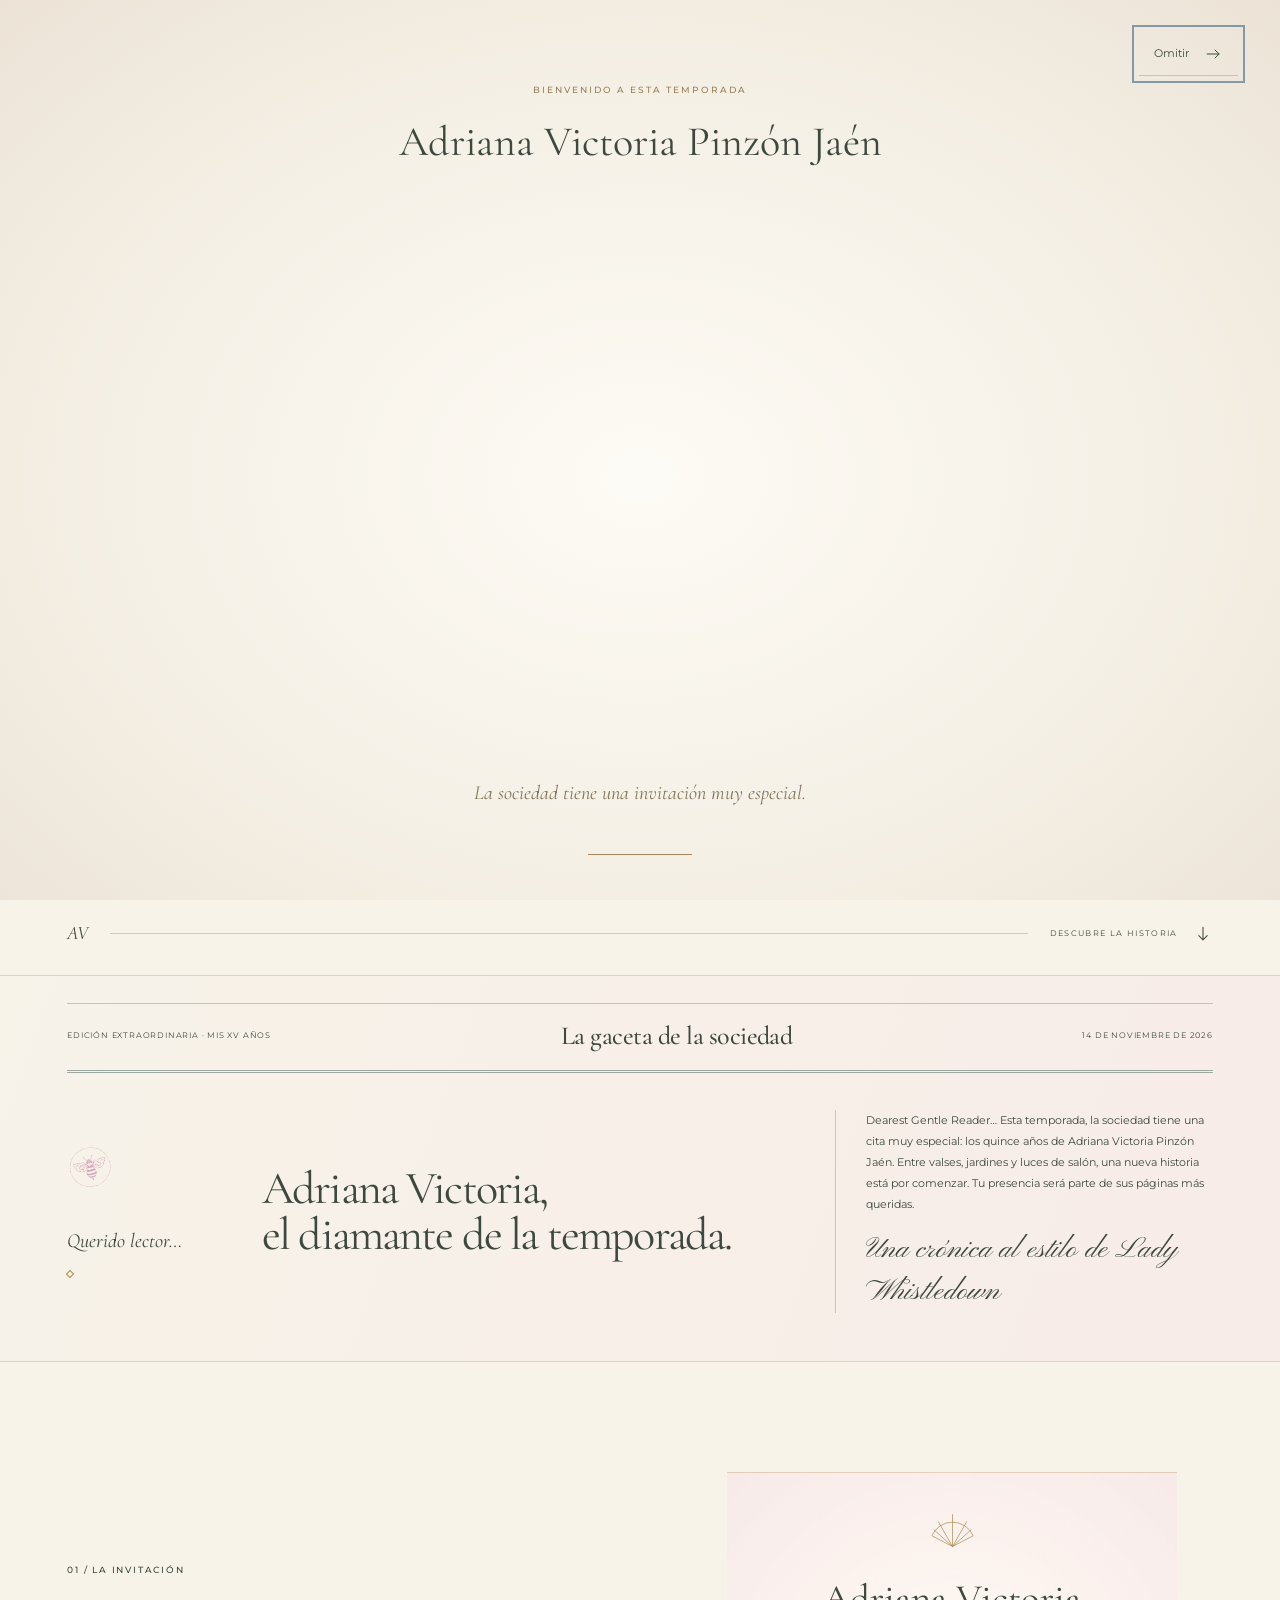
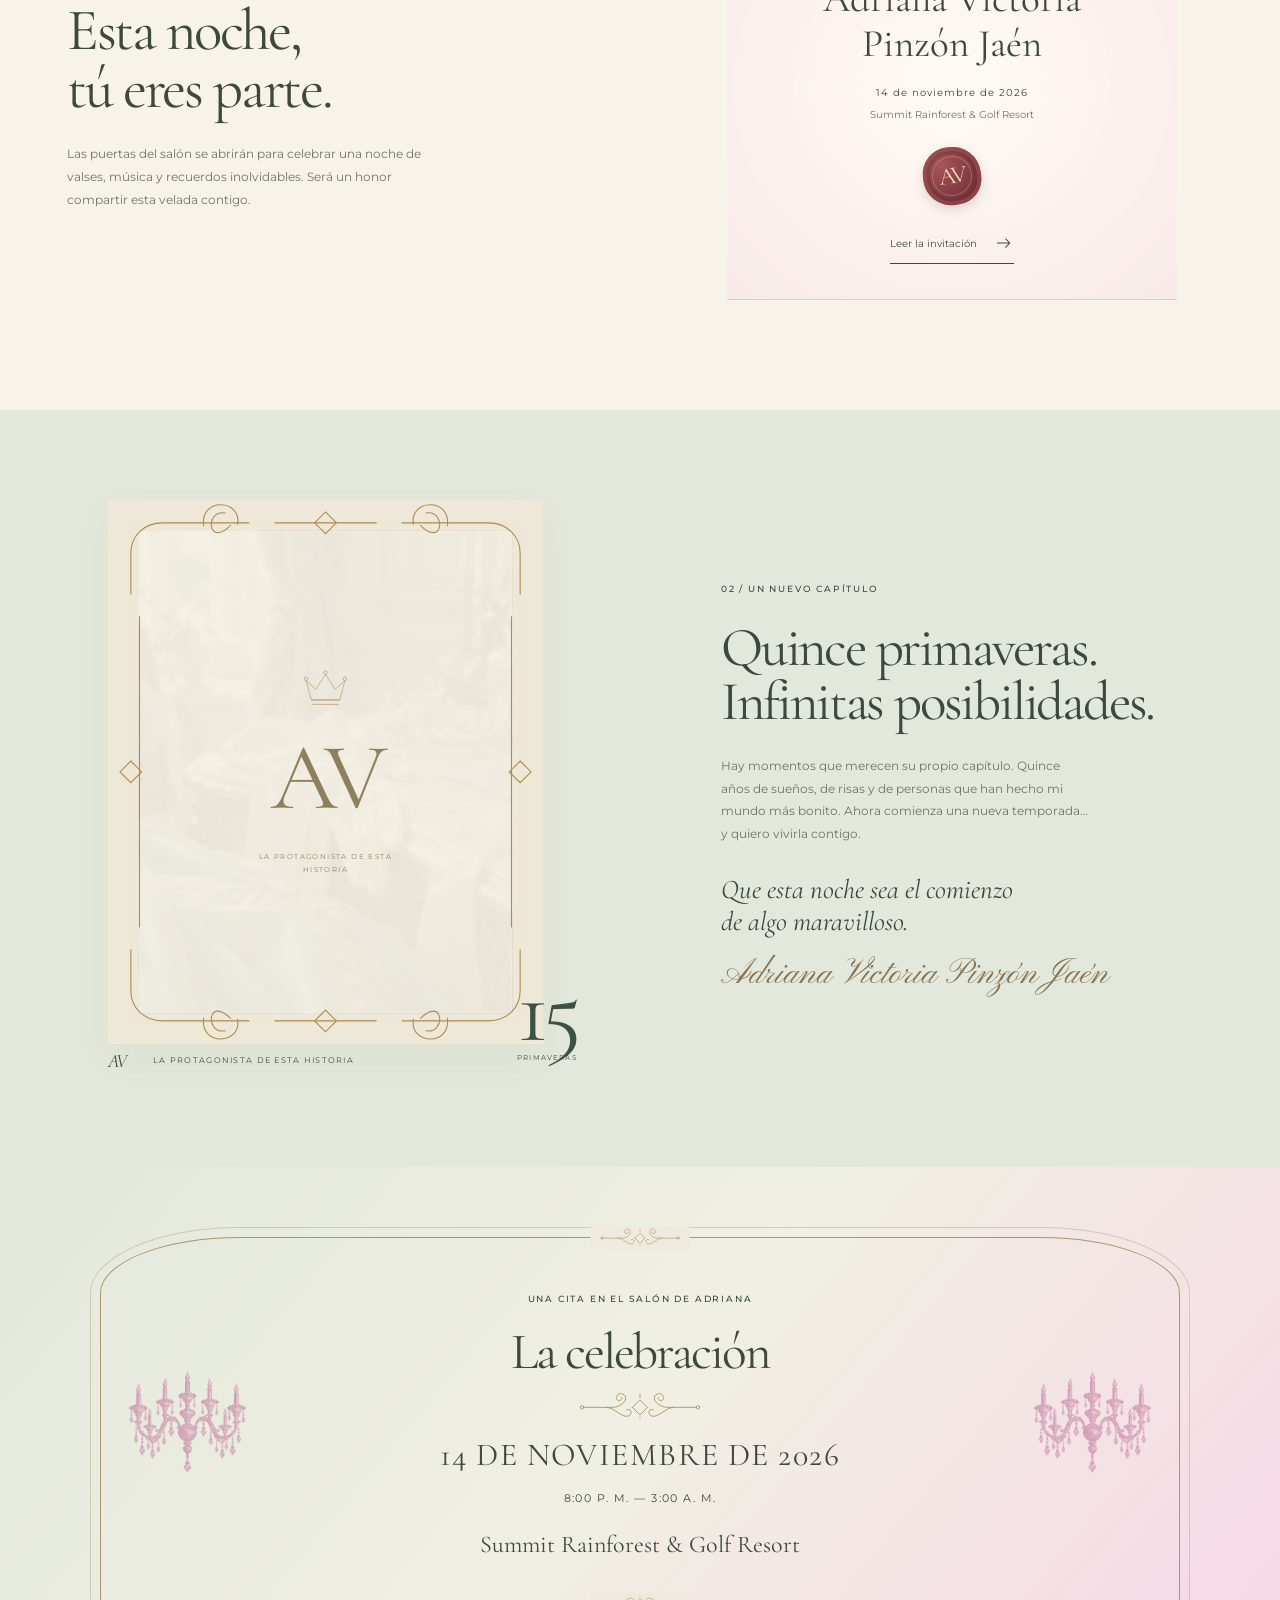
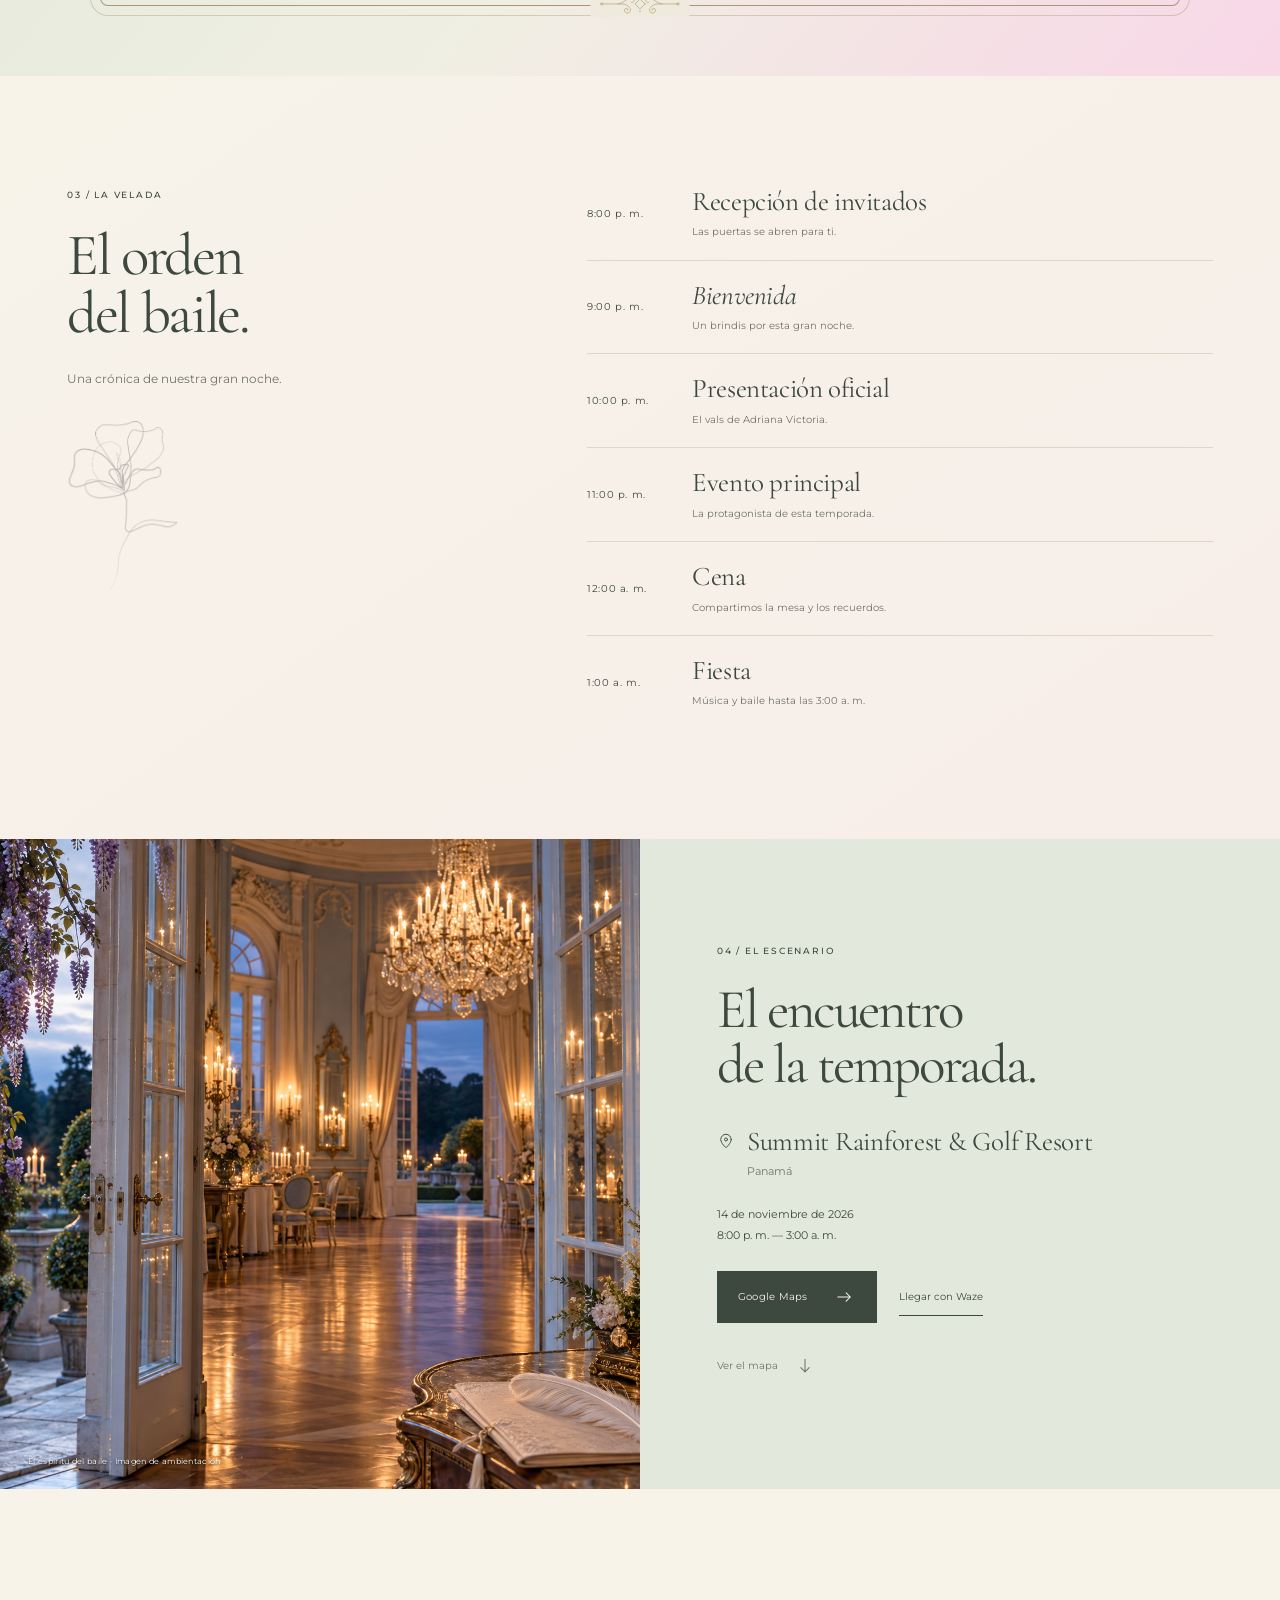
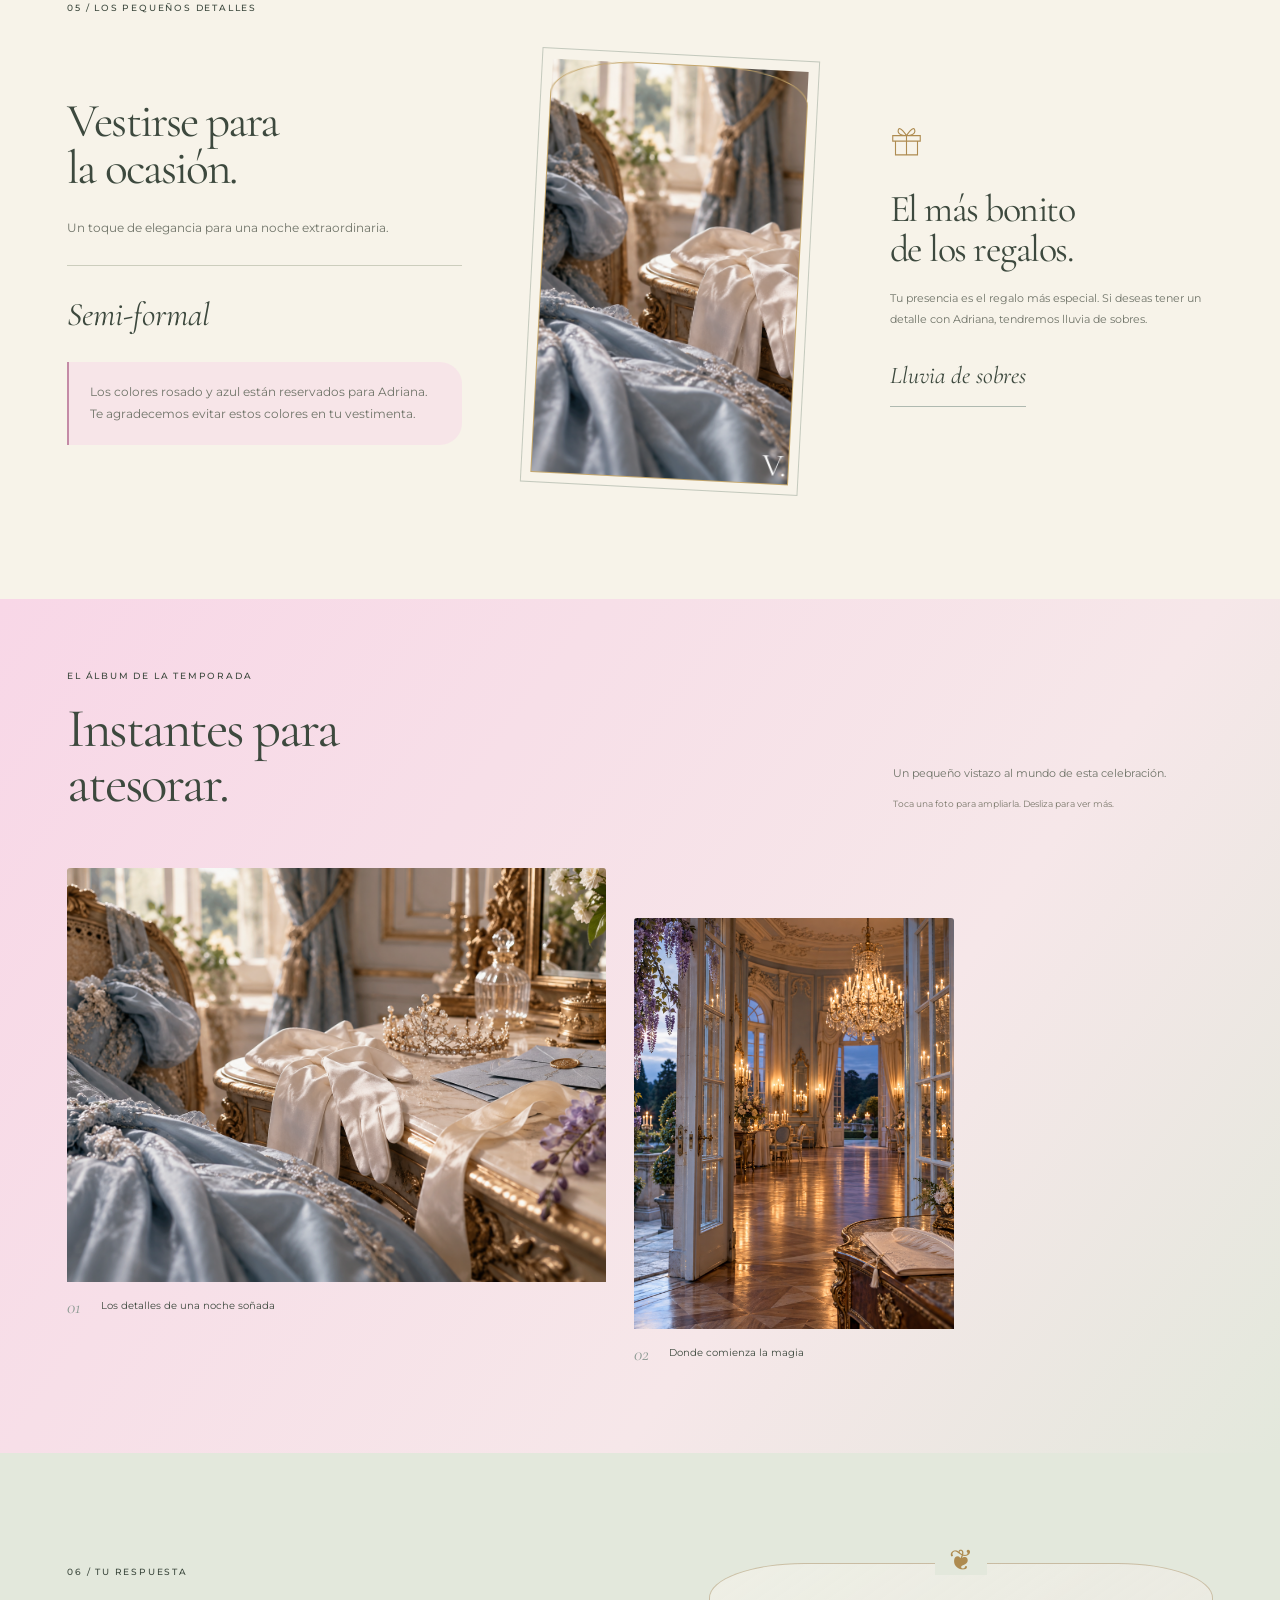
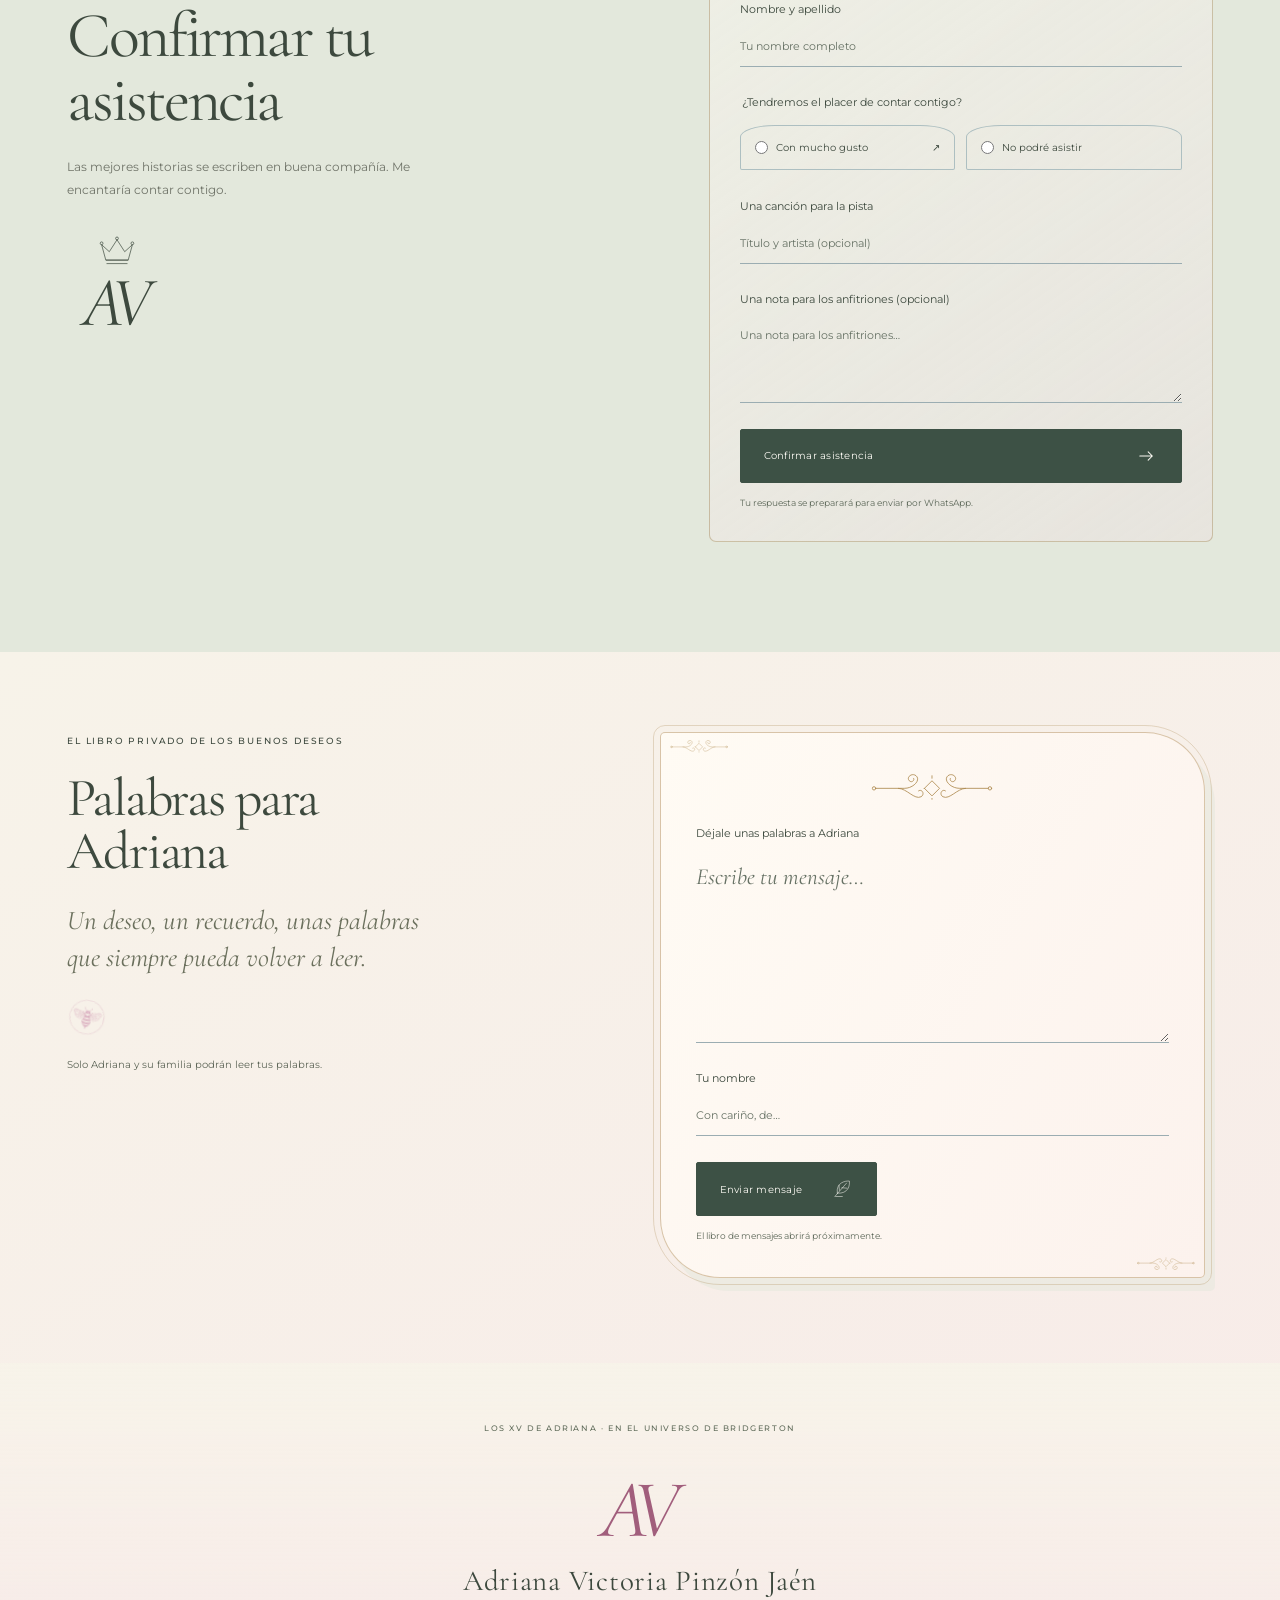
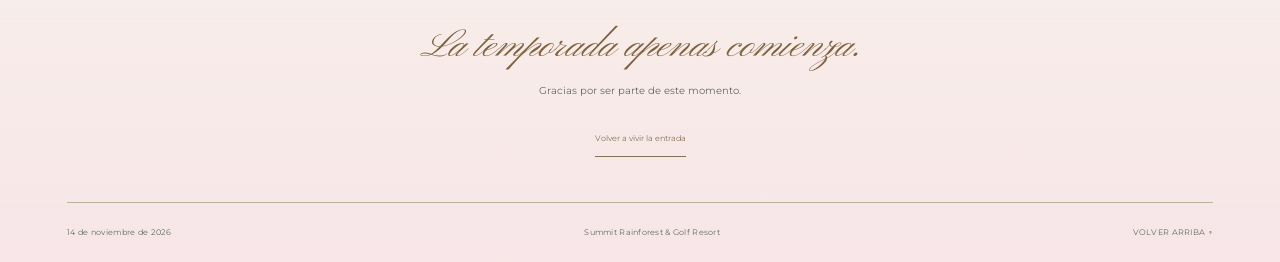
==== index.html @ 8e15dcf7 "todo" ====
<!doctype html>
<html lang="es">
<head>
  <meta charset="utf-8">
  <meta name="viewport" content="width=device-width, initial-scale=1, viewport-fit=cover">
  <meta name="theme-color" content="#f6f3eb">
  <meta name="description" content="La Gran Noche de Adriana Victoria Pinzón Jaén. Una celebración de quince años en el universo de Bridgerton.">
  <meta property="og:title" content="La Gran Noche · Adriana Victoria Pinzón Jaén">
  <meta property="og:description" content="Una nueva temporada. Una noche irrepetible. Estás cordialmente invitado.">
  <meta property="og:type" content="website">
  <title>La Gran Noche · Adriana Victoria Pinzón Jaén</title>
  <link rel="icon" href="assets/favicon.svg" type="image/svg+xml">
  <link rel="preload" href="assets/fonts/cormorant.woff2" as="font" type="font/woff2" crossorigin>
  <link rel="stylesheet" href="estilos.css">
  <link rel="stylesheet" href="experiencia.css">
  <link rel="stylesheet" href="adriana.css">
</head>
<body>
  <a class="skip-link" href="#invitacion">Ir a la invitación</a>
  <div class="reading-progress" aria-hidden="true"><i id="readingProgress"></i></div>
  <svg class="symbol-library" aria-hidden="true" xmlns="http://www.w3.org/2000/svg">
    <symbol id="i-arrow" viewBox="0 0 24 24"><path d="M4 12h15m-5-5 5 5-5 5"/></symbol>
    <symbol id="i-down" viewBox="0 0 24 24"><path d="M12 4v15m-5-5 5 5 5-5"/></symbol>
    <symbol id="i-diamond" viewBox="0 0 30 24"><path d="m3 8 6-6h12l6 6-12 14L3 8Zm0 0h24M9 2l6 20L21 2M9 2l-2 6m14-6 2 6"/></symbol>
    <symbol id="i-petals" viewBox="0 0 60 48"><path d="M28 32C5 37 5 8 27 7c9 9 9 18 1 25Zm4 3C30 17 53 12 54 29c-3 11-13 13-22 6Z"/><path d="M16 16c-1 6 4 13 11 16m18-8c-6 0-10 5-13 11"/></symbol>
    <symbol id="i-crown" viewBox="0 0 60 48"><path d="m8 15 11 10L30 8l11 17 11-10-6 22H14L8 15Zm6 22h32m-31 5h30"/><circle cx="8" cy="13" r="2"/><circle cx="30" cy="6" r="2"/><circle cx="52" cy="13" r="2"/></symbol>
    <symbol id="i-quill" viewBox="0 0 48 48"><path d="M8 42 36 10M14 34C10 8 34 4 43 5c1 10-2 31-29 29ZM19 27l-1-12m7 6 12 1M10 42h16"/></symbol>
    <symbol id="i-fan" viewBox="0 0 60 48"><path d="M7 31a25 25 0 0 1 46 0L30 43 7 31Zm23 12V7m0 36L14 15m16 28 16-28m-16 28L9 24m21 19 21-19"/></symbol>
    <symbol id="garden-rose" viewBox="0 0 60 60"><path d="M30 7c9-9 21 2 17 11 13 0 15 18 5 24 2 12-15 17-22 10-8 9-25 2-22-10-12-5-8-23 5-24C9 8 22 0 30 7Z"/><path d="M30 17c14-5 23 11 15 22-8 12-27 6-27-6 0-13 14-17 20-7 6 10-11 16-13 5 0-4 5-6 8-3M14 19c-3 7 0 13 4 16m29-16c0 7-2 12-7 17m-10 15c0-5-5-7-11-7"/></symbol>
    <symbol id="garden-peony" viewBox="0 0 60 60"><path d="M30 10C17-1 9 9 14 21-1 13-4 29 10 35-2 47 13 58 22 47c0 17 17 17 17 0 13 13 27-2 15-12 16-6 10-21-4-16 4-13-9-19-20-9Z"/><path d="M20 18c-9 16 2 24 10 27 12-6 19-20 10-28-9 0-16 4-15 14 0 8 12 8 13 0-1-6-7-6-10-1M11 35l11 5m25-6-9 9"/></symbol>
    <symbol id="garden-sprig" viewBox="0 0 180 680"><path class="garden-stem" d="M10 674C85 523-32 415 75 280c49-61 19-165 65-269M38 549l69-42M34 474l-9-71M47 391l73-38M85 287l-12-61M106 185l43-31M108 98l-32-49"/><g class="garden-leaves"><path d="M34 472C-10 455-6 405 22 403c13 17 18 45 12 69ZM47 393c24-51 61-66 75-42-6 29-43 39-75 42ZM86 288c-37-22-39-66-11-65 13 21 11 39 11 65ZM108 185c0-45 24-58 43-29-6 21-21 28-43 29ZM39 550c4-39 41-63 69-45-14 27-33 37-69 45ZM105 99C66 87 56 59 76 46c20 11 28 29 29 53Z"/></g><use class="garden-blossom rose" href="#garden-rose" x="81" y="480" width="58" height="58"/><use class="garden-blossom peony" href="#garden-peony" x="90" y="320" width="62" height="62"/><use class="garden-blossom rose small" href="#garden-rose" x="112" y="-2" width="45" height="45"/></symbol>
    <symbol id="palace-window" viewBox="0 0 60 118"><path d="M3 115V34a27 27 0 0 1 54 0v81H3Z"/><path d="M8 110V34a22 22 0 0 1 44 0v76H8Zm22-99v99M8 47h44M8 80h44M0 117h60"/></symbol>
    <symbol id="arrival-palace" viewBox="0 0 1200 720"><g fill="none" stroke="currentColor" stroke-width="1.7"><path d="M80 604h1040M180 575h840M200 548V311l145-70 144 70m222 0 144-70 145 70v237M194 315h302m207 0h302"/><path fill="#f0e9d9" d="M205 315h290v233H205Zm500 0h290v233H705ZM475 236h250v312H475Z"/><path d="m455 240 145-85 145 85H455Zm30-13 115-66 115 66H485ZM512 193v-21h176v21M570 173v-46c0-55 60-55 60 0v46m-77-48h94m-49-52V59m-5 0h10"/><path d="M474 258h252m-252 281h252M446 548h308l24 15H422l24-15Zm-24 15h356l23 16H399l23-16Zm-23 16h402l24 16H375l24-16ZM205 334h290m210 0h290M219 338v192m24-192v192m112-192v192m24-192v192m102-280v290m26-290v290m190-290v290m26-290v290m32-198v192m24-192v192m112-192v192m24-192v192"/><use href="#palace-window" x="268" y="360" width="60" height="118"/><use href="#palace-window" x="403" y="360" width="60" height="118"/><use href="#palace-window" x="738" y="360" width="60" height="118"/><use href="#palace-window" x="873" y="360" width="60" height="118"/><use href="#palace-window" x="536" y="275" width="46" height="90"/><use href="#palace-window" x="619" y="275" width="46" height="90"/><path d="M539 548V447a61 61 0 0 1 122 0v101M528 548V447a72 72 0 0 1 144 0v101M270 292h149m360 0h149M283 292v-18m30 18v-33m64 33v-34m29 34v-19m387 19v-19m29 19v-33m64 33v-33m29 33v-19"/><path d="M155 562c-39-5-65 20-75 42m77-32c16-26 43-31 64-24m802 14c36 0 72 12 97 42m-104-31c-10-24-31-27-51-27"/><path d="M165 603c-27 10-41 30-53 61m32-30c-38-8-60 0-70 20m963-51c35 10 56 37 61 61m-30-30c32-7 55 0 65 20"/></g></symbol>
    <symbol id="i-pin" viewBox="0 0 24 24"><path d="M19 10c0 5-7 11-7 11S5 15 5 10a7 7 0 1 1 14 0Z"/><circle cx="12" cy="10" r="2"/></symbol>
    <symbol id="i-music" viewBox="0 0 24 24"><path d="M9 18V6l11-3v12M9 8l11-3"/><ellipse cx="6" cy="18" rx="3" ry="2.5"/><ellipse cx="17" cy="15" rx="3" ry="2.5"/></symbol>
    <symbol id="i-pause" viewBox="0 0 24 24"><path d="M8 5v14M16 5v14"/></symbol>
    <symbol id="i-close" viewBox="0 0 24 24"><path d="m5 5 14 14M19 5 5 19"/></symbol>
    <symbol id="i-gift" viewBox="0 0 24 24"><path d="M4 11h16v10H4zM2 7h20v4H2zm10 0v14m0-14s-7 0-6-4 6 4 6 4 5-8 6-4-6 4-6 4Z"/></symbol>
    <symbol id="i-whatsapp" viewBox="0 0 24 24"><path d="M21 11.5a9 9 0 0 1-13.5 7.8L3 21l1.5-4.7A9 9 0 1 1 21 11.5Z"/><path d="M8 7c-2 4 5 10 8 8l-2-3-2 1-2-2 1-2-3-2Z"/></symbol>
    <symbol id="i-pen" viewBox="0 0 24 24"><path d="m15 3 6 6-11 11H4v-6L15 3Zm-3 3 6 6M3 22h19"/></symbol>
  




</svg>
  <nav class="navigation" aria-label="Navegación principal">
    <a class="brand" href="#inicio" aria-label="Inicio"><span class="brand-mark" data-monogram>AV</span><span class="brand-copy"><small data-text="marca"></small><b data-value="nombreCelebracion">Adriana Victoria Pinzón Jaén</b></span></a>
    <a class="nav-bridgerton" href="#inicio" aria-label="Volver al inicio"><img src="assets/decoracion/logo-bridgerton.png" alt="Bridgerton" width="1254" height="1254"></a>
    <div class="nav-links" id="navLinks"><a href="#invitacion" data-text="navInvitacion"></a><a href="#velada" data-text="navVelada"></a><a href="#detalles" data-text="navDetalles"></a></div>
    <a class="nav-rsvp" href="#confirmar"><span data-text="navRsvp"></span><svg class="icon"><use href="#i-arrow"/></svg></a>
    <button class="menu-toggle" id="menuToggle" aria-label="Abrir menú" aria-expanded="false" aria-controls="navLinks"><i></i><i></i></button>
  </nav>
  <main>
    <div class="garden-world" id="gardenWorld" aria-hidden="true"><div class="garden-column garden-column-left"></div><div class="garden-column garden-column-right"></div><svg class="garden-branch branch-left" viewBox="0 0 180 680"><use href="#garden-sprig"/></svg><svg class="garden-branch branch-right" viewBox="0 0 180 680"><use href="#garden-sprig"/></svg><div class="garden-petals"><i></i><i></i></div><svg class="garden-butterfly" viewBox="0 0 60 48"><path d="M30 29C5-4-1 43 27 35m3-6C55-4 61 43 33 35m-6 0c-19-10-17 18 2 4m4-4c19-10 17 18-2 4M30 27v14m-1-15-3-6m5 6 3-6"/></svg></div>
    <dialog class="arrival" id="arrivalDialog" aria-label="La entrada al palacio" aria-describedby="arrivalStatus"><button type="button" class="arrival-skip" id="skipArrival"><span data-text="entradaOmitir">Omitir</span><svg class="icon" aria-hidden="true"><use href="#i-arrow"/></svg></button><div class="arrival-heading"><p class="eyebrow" data-text="entradaEtiqueta"></p><p data-value="nombreCompleto">Adriana Victoria Pinzón Jaén</p></div><div class="arrival-stage"><div class="palace-illustration" aria-hidden="true"><svg viewBox="0 0 1200 720"><use href="#arrival-palace"/></svg><div class="palace-chamber"><div class="arrival-door door-left"></div><div class="arrival-door door-right"></div></div></div><div class="arrival-envelope" aria-hidden="true"><div class="arrival-paper"><svg class="arrival-paper-crown" viewBox="0 0 60 48"><use href="#i-crown"/></svg><p class="arrival-script" data-text="entradaCarta">Dearest Gentle Reader...</p><div class="arrival-ink"><svg viewBox="0 0 48 48"><use href="#i-quill"/></svg></div><span class="arrival-paper-rule"></span><p class="arrival-signature" data-text="entradaFirma">Lady Whistledown</p></div><div class="arrival-envelope-back"></div><div class="arrival-envelope-flap"></div><div class="arrival-envelope-front"></div><div class="arrival-wax"><span data-monogram>AV</span></div></div></div><p class="arrival-caption" id="arrivalStatus" role="status" data-text="entradaPalacio"></p><div class="arrival-progress" aria-hidden="true"><i></i></div></dialog>
    <section class="hero" id="inicio" aria-labelledby="heroTitle">
      <div class="hero-topline"><span data-text="temporada"></span><span class="theme-tag" data-text="tema"></span></div>
      <div class="hero-composition">
        <div class="hero-copy"><p class="eyebrow hero-eyebrow"><img class="bee-detail hero-bee" src="assets/decoracion/abeja.png" alt="" width="1316" height="1195"><span data-text="heroEtiqueta"></span></p><h1 id="heroTitle" class="ink-write" tabindex="-1"><span data-text="heroLinea1">La Gran</span><em data-text="heroLinea2">Noche</em></h1><div class="hero-ink-trace" aria-hidden="true"><svg viewBox="0 0 360 24"><path d="M2 13C50 11 66 8 110 14S187 16 220 11s78 0 136-4"/></svg><svg class="writing-quill" viewBox="0 0 48 48"><use href="#i-quill"/></svg></div><p class="hero-subtitle" data-text="heroSubtitulo"></p><p class="hero-name" data-value="nombreCelebracion">Adriana Victoria Pinzón Jaén</p><p class="hero-family">Pinzón Jaén</p><p class="hero-intro" data-text="heroFrase"></p><div class="hero-meta"><div><span class="meta-label" data-text="cuando"></span><p data-value="fechaTexto"></p><small data-value="horaTexto"></small></div><div><span class="meta-label" data-text="donde"></span><p data-value="lugar.nombre"></p><small data-value="lugar.salon"></small></div></div><a class="button button-ink" href="#invitacion"><span data-text="heroBoton"></span><svg class="icon"><use href="#i-arrow"/></svg></a><p class="personal-greeting" id="personalGreeting" hidden></p></div>
        <figure class="hero-figure" id="heroCarousel" role="region" aria-roledescription="carrusel" aria-label="Fotografías de portada"><div class="hero-carousel" id="heroSlides" aria-live="off"><div class="hero-slide is-active"><img id="heroImage" src="assets/salon-regency.png" alt="Salón Regency iluminado por velas" fetchpriority="high" width="1122" height="1402"></div></div><span class="photo-index" id="heroPhotoIndex" aria-hidden="true">I.</span><div class="hero-carousel-controls" id="heroCarouselControls" hidden><div class="hero-carousel-dots" id="heroDots" role="group" aria-label="Elegir fotografía de portada"></div><button class="hero-carousel-pause" id="heroCarouselPause" type="button" aria-label="Pausar carrusel" aria-controls="heroSlides"><svg class="icon" aria-hidden="true"><use href="#i-pause"/></svg></button></div><div class="debut-seal"><svg><use href="#i-diamond"/></svg><span data-text="heroSello"></span><i data-value="edad">15</i></div><figcaption><span data-text="heroFotoPie"></span><b>XV</b></figcaption></figure><div class="hero-side" aria-hidden="true" data-text="heroPie"></div>
      </div><div class="hero-bottom"><span data-value="iniciales">AV</span><span class="hero-bottom-line"></span><a href="#gaceta" aria-label="Descubrir la historia"><span data-text="descubrir"></span><svg class="icon"><use href="#i-down"/></svg></a></div>
    </section>
    <section class="gazette paper" id="gaceta" aria-labelledby="gazetteTitle"><div class="gazette-masthead"><span data-text="gacetaEdicion"></span><b data-text="gacetaMarca"></b><span data-value="fechaTexto"></span></div><div class="gazette-body reveal"><div class="gazette-side"><img class="bee-detail gazette-bee" src="assets/decoracion/abeja.png" alt="" loading="lazy" width="1316" height="1195"><p data-text="gacetaSaludo"></p><span class="tiny-diamond"></span></div><h2 id="gazetteTitle" data-text="gacetaTitulo"></h2><div class="gazette-column"><p data-value="gaceta"></p><span class="handwritten" data-text="gacetaFirma"></span></div></div></section>
    <section class="invitation section-pad" id="invitacion" aria-labelledby="invitationTitle"><div class="section-heading reveal"><p class="eyebrow" data-text="cartaEtiqueta"></p><h2 id="invitationTitle" data-text="cartaTitulo"></h2><p class="section-description" data-value="fraseIntro"></p></div><div class="invitation-keepsake reveal" id="envelope"><svg class="keepsake-fan" aria-hidden="true"><use href="#i-fan"/></svg><p class="keepsake-name" data-value="nombreCompleto"></p><p class="keepsake-date" data-value="fechaTexto"></p><p class="keepsake-place"><span data-value="lugar.nombre"></span></p><button class="keepsake-seal" id="openLetter" aria-label="Leer la invitación" aria-haspopup="dialog"><span data-monogram>AV</span></button><button class="text-link" id="openLetterText"><span data-text="cartaAbrir"></span><svg class="icon" aria-hidden="true"><use href="#i-arrow"/></svg></button></div></section>
    <section class="story section-pad" id="historia" aria-labelledby="storyTitle"><figure class="story-photo portrait-figure reveal"><div class="portrait-frame" id="portraitFrame"><img id="storyImage" src="assets/detalles-del-baile.png" alt="Detalles de ambientación de la celebración" loading="lazy" width="1536" height="1024"><div class="portrait-placeholder" id="portraitPlaceholder"><svg aria-hidden="true"><use href="#i-crown"/></svg><span data-monogram>AV</span><small data-text="retratoEtiqueta"></small></div><svg class="portrait-ornament" viewBox="0 0 400 500" preserveAspectRatio="none" aria-hidden="true"><path d="M21 87V49c0-16 12-28 29-28h80m-42 3c-4-27 36-25 31-1m-6 0c-22 22-24-15-5-11M270 21h80c17 0 29 12 29 28v38m-67-63c4-27-36-25-31-1m6 0c22 22 24-15 5-11M21 413v38c0 16 12 28 29 28h80m-42-3c-4 27 36 25 31 1m-6 0c-22-22-24 15-5 11M270 479h80c17 0 29-12 29-28v-38m-67 63c4 27-36 25-31 1m6 0c22-22 24 15 5 11M29 107v286m342-286v286M153 21h94m-94 458h94"/><path d="m190 21 10-10 10 10-10 10-10-10Zm0 458 10-10 10 10-10 10-10-10ZM21 240l10 10-10 10-10-10 10-10Zm358 0 10 10-10 10-10-10 10-10Z"/></svg></div><figcaption><span data-value="iniciales"></span><span data-text="retratoEtiqueta"></span></figcaption><div class="story-age" aria-hidden="true"><span data-value="edad">15</span><small data-text="primaveras"></small></div></figure><div class="story-copy reveal"><p class="eyebrow" data-text="historiaEtiqueta"></p><h2 id="storyTitle" data-text="historiaTitulo"></h2><p class="section-description" data-value="historia"></p><blockquote data-text="historiaCita"></blockquote><p class="story-signature" data-value="nombreCompleto"></p></div></section>
    <section class="celebration section-pad" id="celebracion" aria-labelledby="celebrationTitle"><div class="celebration-frame reveal"><img class="celebration-candle candle-left" src="assets/decoracion/candelabro.png" alt="" loading="lazy" width="1374" height="1145"><img class="celebration-candle candle-right" src="assets/decoracion/candelabro.png" alt="" loading="lazy" width="1374" height="1145"><p class="eyebrow">UNA CITA EN EL SALÓN DE ADRIANA</p><h2 id="celebrationTitle">La celebración</h2><span class="ornamental-divider" aria-hidden="true">❦</span><time class="celebration-date" datetime="2026-11-14">14 DE NOVIEMBRE DE 2026</time><p class="celebration-time">8:00 P. M. — 3:00 A. M.</p><p class="celebration-venue" data-value="lugar.nombre"></p></div></section>
    <section class="evening section-pad" id="velada" aria-labelledby="eveningTitle"><div class="section-heading reveal"><p class="eyebrow" data-text="veladaEtiqueta"></p><h2 id="eveningTitle" data-text="veladaTitulo"></h2><p class="section-description" data-text="veladaSubtitulo"></p><img class="evening-flower" src="assets/decoracion/flor.png" alt="" loading="lazy" width="509" height="800"></div><ol class="timeline reveal" id="timeline"></ol></section>
    <section class="venue" id="lugar" aria-labelledby="venueTitle"><figure class="venue-photo"><img id="venueImage" src="assets/salon-regency.png" alt="Escenario de inspiración Bridgerton" loading="lazy" width="1122" height="1402"><figcaption data-value="lugar.notaImagen"></figcaption></figure><div class="venue-copy reveal"><p class="eyebrow" data-text="lugarEtiqueta"></p><h2 id="venueTitle" data-text="lugarTitulo"></h2><div class="venue-address"><svg class="icon"><use href="#i-pin"/></svg><div><h3 data-value="lugar.nombre"></h3><p data-value="lugar.salon"></p><p data-value="lugar.direccion"></p></div></div><p class="venue-date"><span data-value="fechaTexto"></span><br><span data-value="horaTexto"></span></p><div class="venue-links"><a class="button button-ink" id="mapsLink" target="_blank" rel="noopener noreferrer"><span data-text="maps"></span><svg class="icon"><use href="#i-arrow"/></svg></a><a class="text-link" id="wazeLink" target="_blank" rel="noopener noreferrer" data-text="waze"></a></div><button class="map-toggle text-link" id="mapToggle" aria-expanded="false" aria-controls="mapContainer"><span data-text="mapa"></span><svg class="icon"><use href="#i-down"/></svg></button><div id="mapContainer" hidden></div></div></section>
    <section class="details section-pad" id="detalles" aria-labelledby="detailsTitle"><p class="eyebrow reveal" data-text="detallesEtiqueta"></p><div class="details-grid"><div class="dress-copy reveal"><h2 id="detailsTitle" data-text="vestimentaTitulo"></h2><p class="section-description" data-text="vestimentaIntro"></p><p class="dress-code" data-value="vestimenta.titulo"></p><dl class="dress-people" hidden><div><dt data-text="damas"></dt><dd data-value="vestimenta.damas"></dd></div><div><dt data-text="caballeros"></dt><dd data-value="vestimenta.caballeros"></dd></div></dl><p class="dress-note" id="dressNote" hidden></p></div><figure class="dress-photo reveal"><img id="dressImage" src="assets/detalles-del-baile.png" alt="Moda de una noche de baile" loading="lazy" width="1536" height="1024"><span aria-hidden="true">V.</span></figure><div class="gift-copy reveal"><svg class="gift-icon" aria-hidden="true"><use href="#i-gift"/></svg><h3 data-text="regalosTitulo"></h3><p data-value="regalos.mensaje"></p><p class="gift-envelopes" id="giftEnvelopes" data-text="regalosSobres"></p><div id="bankDetails" hidden></div><div id="giftStores"></div></div></div></section>
    <section class="gallery-section" id="galeria" aria-labelledby="galleryTitle"><div class="gallery-header section-pad"><div class="reveal"><p class="eyebrow" data-text="galeriaEtiqueta"></p><h2 id="galleryTitle" data-text="galeriaTitulo"></h2></div><div class="gallery-intro"><p data-text="galeriaSubtitulo"></p><p class="gallery-help" data-text="galeriaAyuda"></p><div class="gallery-controls" id="galleryControls"><button id="galleryPrev" aria-label="Foto anterior" title="Ver la fotografía anterior"><i aria-hidden="true">←</i><span data-text="galeriaAnterior">Foto anterior</span></button><span id="galleryCounter">01 / 02</span><button id="galleryNext" aria-label="Siguiente foto" title="Ver la siguiente fotografía"><span data-text="galeriaSiguiente">Siguiente foto</span><i aria-hidden="true">→</i></button></div></div></div><div class="gallery-track" id="galleryTrack"></div></section>
    <section class="rsvp section-pad" id="confirmar" aria-labelledby="rsvpTitle"><div class="rsvp-intro reveal"><p class="eyebrow" data-text="rsvpEtiqueta"></p><h2 id="rsvpTitle" data-value="rsvp.titulo"></h2><p class="section-description" data-value="rsvp.subtitulo"></p><div class="rsvp-monogram"><svg aria-hidden="true"><use href="#i-crown"/></svg><span data-monogram>AV</span></div><p class="rsvp-deadline" id="deadline"></p><div class="reserved-seats" id="reservedSeats" hidden><b id="seatNumber"></b><span data-text="puestos"></span></div></div><div class="rsvp-form-wrap reveal"><form id="rsvpForm" novalidate><div class="field"><label for="guestName" data-value="rsvp.etiquetaNombre"></label><input id="guestName" name="nombre" autocomplete="name" maxlength="120" required aria-describedby="nameError"><p class="field-error" id="nameError" hidden></p></div><div id="companions"></div><fieldset class="attendance"><legend data-value="rsvp.etiquetaAsistencia"></legend><div class="attendance-options"><label><input type="radio" name="asiste" value="si" required><span data-value="rsvp.opcionSi"></span><i>↗</i></label><label><input type="radio" name="asiste" value="no"><span data-value="rsvp.opcionNo"></span></label></div><p class="field-error" id="attendanceError" hidden></p></fieldset><div class="field"><label for="guestSong" data-value="rsvp.etiquetaCancion"></label><input id="guestSong" name="cancion" maxlength="200"></div><div class="field"><label for="guestMessage" data-value="rsvp.etiquetaMensaje"></label><textarea id="guestMessage" name="mensaje" rows="3" maxlength="2000"></textarea></div><button class="button button-ink submit-button" type="submit" id="submitRsvp"><span data-value="rsvp.boton"></span><svg class="icon"><use href="#i-arrow"/></svg></button><p class="form-note" id="formNote">Tu respuesta se preparará para enviar por WhatsApp.</p><p class="field-error" id="submitError" role="alert" hidden></p></form><div class="response-card" id="responseCard" hidden><div class="acceptance-seal" id="acceptedSeal" hidden><span data-text="selloAceptado">Accepted</span><small data-value="iniciales">AV</small></div><p class="eyebrow" id="responseEyebrow"></p><h3 id="responseTitle"></h3><p id="responseGuest"></p><div id="passQr" class="pass-qr" hidden></div><p class="pass-code" id="passCode" hidden></p><p id="responseStatus"></p><a class="button button-ink" id="whatsappLink" target="_blank" rel="noopener noreferrer"><svg class="icon"><use href="#i-whatsapp"/></svg><span data-text="whatsappBoton"></span></a><p class="form-note" id="whatsappNote" data-text="whatsappNota"></p><button class="text-link" type="button" id="editResponse" data-text="corregir"></button></div></div></section>
    <section class="message-book section-pad" id="palabras" aria-labelledby="messagesTitle"><div class="message-book-heading reveal"><p class="eyebrow" data-text="muroEtiqueta"></p><h2 id="messagesTitle" data-text="muroTitulo"></h2><p class="message-invitation" data-text="muroVacio"></p><img class="bee-detail message-bee" src="assets/decoracion/abeja.png" alt="" loading="lazy" width="1316" height="1195"><p class="message-privacy">Solo Adriana y su familia podrán leer tus palabras.</p></div><div class="private-letter reveal"><div class="letter-ornament" aria-hidden="true">❦</div><form id="privateMessageForm" novalidate><div class="field"><label for="messageText">Déjale unas palabras a Adriana</label><textarea id="messageText" name="mensaje" rows="5" maxlength="2000" placeholder="Escribe tu mensaje…" required aria-describedby="messageTextError"></textarea><p class="field-error" id="messageTextError" hidden>Escribe un mensaje de al menos 2 caracteres.</p></div><div class="field"><label for="messageName">Tu nombre</label><input id="messageName" name="nombre" autocomplete="name" maxlength="120" placeholder="Con cariño, de…" required aria-describedby="messageNameError"><p class="field-error" id="messageNameError" hidden>Escribe tu nombre (al menos 2 caracteres).</p></div><button class="button button-ink" type="submit" id="sendMessage"><span>Enviar mensaje</span><svg class="icon" aria-hidden="true"><use href="#i-quill"/></svg></button><p class="form-note" id="messageAvailability"></p><p class="field-error" id="messageSendError" role="alert" hidden></p></form><div class="message-success" id="messageSuccess" role="status" hidden><div class="message-wax" aria-hidden="true">AV</div><h3>Tus palabras han sido guardadas para Adriana.</h3><p>Gracias por escribir una página de su historia.</p></div></div></section>
  </main>
  <footer class="footer" id="final"><div class="footer-petals" aria-hidden="true"><i></i><i></i><i></i></div><p class="eyebrow" data-text="footerTema"></p><div class="footer-monogram" data-monogram>AV</div><p class="footer-name" data-value="nombreCompleto"></p><p class="footer-farewell" data-text="despedida"></p><p class="footer-thanks" data-text="gracias"></p><button class="replay-entry text-link" type="button" id="replayArrival" data-text="entradaRepetir"></button><div class="footer-bottom"><span data-value="fechaTexto"></span><span data-value="lugar.nombre"></span><a href="#inicio" aria-label="Volver al inicio" data-text="volverArriba"></a></div></footer>
  <button class="music-toggle" id="musicToggle" aria-label="Escuchar la velada" aria-pressed="false"><svg class="icon"><use href="#i-music"/></svg><span data-text="musica"></span><i></i></button><audio id="eventAudio" loop preload="none"></audio><div id="youtubeAudio" class="youtube-player" hidden></div>
  <div class="toast" id="toast" role="status" aria-live="polite"></div>
  <dialog class="letter-dialog" id="letterDialog" aria-labelledby="letterTitle"><button class="dialog-close" id="closeLetter" aria-label="Cerrar la carta"><svg class="icon"><use href="#i-close"/></svg></button><div class="letter-paper"><svg class="letter-petals petal-emblem" aria-hidden="true"><use href="#i-petals"/></svg><p class="eyebrow" data-text="cartaSello"></p><h2 id="letterTitle" data-value="nombreCompleto"></h2><div class="letter-text" id="letterText"></div><p class="letter-date"><span data-value="fechaTexto"></span><br><span data-value="horaTexto"></span></p><p class="letter-signoff" data-text="cartaFirma"></p><p class="letter-signature" data-value="nombre"></p><button class="text-link" id="letterRsvp"><span data-text="navRsvp"></span><svg class="icon"><use href="#i-arrow"/></svg></button></div></dialog>
  <dialog class="lightbox" id="lightbox" aria-label="Fotografía ampliada"><button class="dialog-close" id="closeLightbox" aria-label="Cerrar fotografía"><svg class="icon"><use href="#i-close"/></svg></button><button class="lightbox-prev" id="lightboxPrev" aria-label="Foto anterior">←</button><figure><img id="lightboxImage" alt=""><figcaption id="lightboxCaption"></figcaption></figure><button class="lightbox-next" id="lightboxNext" aria-label="Foto siguiente">→</button></dialog>
  <script src="configuracion.js"></script><script src="datos.js"></script><script src="servicios.js"></script><script src="qrcode.js"></script><script src="app.js"></script><script src="experiencia.js"></script>
</body>
</html>
---- estilos.css ----
@font-face{font-family:Cormorant;src:url('assets/fonts/cormorant.woff2') format('woff2');font-weight:300 700;font-style:normal;font-display:swap}
@font-face{font-family:Cormorant;src:url('assets/fonts/cormorant-italic.woff2') format('woff2');font-weight:300 700;font-style:italic;font-display:swap}
@font-face{font-family:Montserrat;src:url('assets/fonts/montserrat.woff2') format('woff2');font-weight:300 800;font-style:normal;font-display:swap}
:root{--paper:#f6f3eb;--ink:#243e48;--muted:#647071;--blue:#d9e4e5;--night:#223d48;--rose:#ede2dd;--sage:#e4e7df;--line:#c9ccc2;--gold:#b09564;--serif:Cormorant,Georgia,serif;--sans:Montserrat,Arial,sans-serif;--gutter:clamp(24px,5.25vw,92px)}
*,*::before,*::after{box-sizing:border-box}
html{scroll-behavior:smooth;scroll-padding-top:96px}
body{margin:0;background:var(--paper);color:var(--ink);font-family:var(--sans);font-size:13px;line-height:1.7;overflow-x:clip}
body::before{content:'';position:fixed;inset:0;pointer-events:none;z-index:60;opacity:.045;background-image:url("data:image/svg+xml,%3Csvg viewBox='0 0 180 180' xmlns='http://www.w3.org/2000/svg'%3E%3Cfilter id='n'%3E%3CfeTurbulence type='fractalNoise' baseFrequency='.85' numOctaves='3' stitchTiles='stitch'/%3E%3C/filter%3E%3Cpath fill='%23000' opacity='.7' filter='url(%23n)' d='M0 0h180v180H0z'/%3E%3C/svg%3E")}
::selection{background:#cadcde;color:var(--ink)}
a{color:inherit;text-decoration:none}
button,input,textarea,select{font:inherit;color:inherit}
button,a,input,textarea{ -webkit-tap-highlight-color:transparent}
button{cursor:pointer}
button{border:0;background:none}
button:disabled{cursor:default;opacity:.4}
input,textarea{min-width:0}
img{display:block;width:100%;height:auto}
figure,p,h1,h2,h3,h4,blockquote{margin:0}
h1,h2,h3{font-family:var(--serif);font-weight:400;line-height:.99;letter-spacing:-.04em;text-wrap:balance;overflow-wrap:break-word}
h2{font-size:clamp(42px,4.6vw,72px);white-space:pre-line}
h3{font-size:38px;white-space:pre-line}
[data-text],[data-value]{white-space:pre-line}
.button span,.eyebrow [data-text],.brand-copy [data-text],.hero-topline [data-text]{white-space:normal}
[hidden]{display:none!important}
:focus-visible{outline:2px solid #809aaa;outline-offset:5px}
.icon{width:20px;height:20px;flex-shrink:0;stroke:currentColor;fill:none;stroke-width:1.25;stroke-linecap:round;stroke-linejoin:round}
.symbol-library{position:absolute;width:0;height:0;overflow:hidden}
.bee{width:65px;height:52px;fill:none;stroke:currentColor;stroke-width:.85}
.skip-link{position:fixed;left:16px;top:12px;padding:10px 18px;background:var(--night);color:white;z-index:100;transform:translateY(-150%)}
.skip-link:focus{transform:none}
.reading-progress{position:fixed;top:0;left:0;right:0;z-index:80;height:2px}
.reading-progress i{display:block;height:100%;width:0;background:var(--gold)}
.navigation{height:88px;padding:0 var(--gutter);display:flex;align-items:center;gap:30px;border-bottom:1px solid var(--line);position:relative;z-index:30;background:var(--paper)}
.brand{display:flex;align-items:center;gap:14px;margin-right:auto;flex-shrink:0}
.brand-mark{font-family:var(--serif);font-size:29px;letter-spacing:-.15em;border:1px solid #96a7a7;border-radius:50%;width:46px;height:46px;display:grid;place-content:center;padding-right:5px}
.brand-copy{display:flex;flex-direction:column;line-height:1.4}
.brand-copy small{font-size:9px;letter-spacing:.15em;text-transform:uppercase}
.brand-copy b{font-family:var(--serif);font-size:23px;font-weight:500;letter-spacing:-.02em}
.nav-links{display:flex;gap:32px;font-size:11px}
.nav-links a{position:relative;padding:10px 0}
.nav-links a::after{content:'';position:absolute;bottom:4px;left:0;width:100%;height:1px;background:var(--ink);transform:scaleX(0);transform-origin:left;transition:transform .3s}
.nav-links a:hover::after{transform:scaleX(1)}
.nav-rsvp{margin-left:12px;display:flex;gap:23px;align-items:center;border:1px solid #9aabaa;padding:10px 17px;font-size:10px;transition:background .25s}
.nav-rsvp:hover{background:var(--blue)}
.menu-toggle{display:none;width:40px;height:40px;align-items:center;justify-content:center;gap:6px;flex-direction:column}
.menu-toggle i{width:22px;height:1px;background:var(--ink);transition:transform .25s}
.hero{padding:26px var(--gutter) 0;max-width:1800px;margin:0 auto}
.hero-topline{display:flex;justify-content:space-between;align-items:center;gap:16px;font-size:9px;text-transform:uppercase;letter-spacing:.15em}
.theme-tag{font-size:9px;display:flex;align-items:center;gap:10px}
.theme-tag::before{content:'';height:5px;width:5px;transform:rotate(45deg);background:var(--gold)}
.hero-composition{position:relative;display:grid;grid-template-columns:1.22fr 1fr;gap:6.7%;align-items:center;padding:36px 20px 36px 0}
.hero-copy{position:relative;z-index:2;padding:24px 0 30px}
.eyebrow{font-size:9px;font-weight:500;letter-spacing:.2em;text-transform:uppercase;line-height:1.9}
.hero-eyebrow{display:flex;align-items:center;gap:12px;margin-bottom:26px}
.tiny-diamond{display:inline-block;height:6px;width:6px;transform:rotate(45deg);border:1px solid var(--gold);flex-shrink:0}
.hero h1{font-size:clamp(68px,7.15vw,113px);letter-spacing:-.052em;line-height:.91;position:relative;margin:0 -100px 24px 0;max-width:calc(100% + 100px)}
.hero h1 span,.hero h1 em{display:block}
.hero h1 em{font-weight:400;letter-spacing:-.052em}
.hero-name{font-family:var(--serif);font-size:clamp(26px,2.9vw,40px);letter-spacing:.015em;margin-bottom:7px}
.hero-intro{font-size:11px;color:var(--muted);margin-bottom:28px}
.hero-meta{display:flex;gap:34px;margin-bottom:27px;padding-top:20px;border-top:1px solid var(--line);max-width:440px}
.meta-label{font-size:8px;letter-spacing:.2em;display:block;margin-bottom:7px}
.hero-meta p{font-size:11px;line-height:1.6}
.hero-meta small{font-size:10px;color:var(--muted)}
.button{display:inline-flex;align-items:center;justify-content:space-between;gap:28px;padding:16px 23px;min-height:52px;font-size:10px;letter-spacing:.025em;transition:background .3s,transform .3s;border:1px solid transparent}
.button .icon{width:23px}
.button-ink{background:var(--ink);color:var(--paper)}
.button-ink:hover{background:#365562;transform:translateY(-2px)}
.hero-figure{position:relative;max-width:535px;margin-left:auto;width:100%;padding-bottom:29px}
.hero-figure::before{content:'';position:absolute;inset:11px -12px 38px 12px;border:1px solid #b9c4bd;z-index:-1}
.hero-carousel{position:relative;width:100%;aspect-ratio:4/4.6;max-height:560px;overflow:hidden;background:#d5dfdb;animation:photoEnter 1.1s ease both}
.hero-slide{position:absolute;inset:0;opacity:0;transition:opacity .9s ease;pointer-events:none}
.hero-slide.is-active{opacity:1;z-index:1}
.hero-slide>img{width:100%;height:100%;object-fit:cover;display:block}
.hero-carousel .hero-slide.image-missing{position:absolute;min-height:0}
.hero-carousel-controls{position:absolute;right:14px;bottom:45px;z-index:3;display:flex;align-items:center;padding:3px 5px;border:1px solid #ffffff45;border-radius:30px;background:#18343bb5;backdrop-filter:blur(8px);color:#fff9e9}
.hero-carousel-dots{display:flex;align-items:center;gap:1px}
.hero-dot{display:grid;place-items:center;width:28px;height:32px;padding:0;border:0;background:transparent;color:inherit}
.hero-dot::after{content:'';width:5px;height:5px;border-radius:50%;background:currentColor;opacity:.45;transition:opacity .3s,transform .3s}
.hero-dot[aria-pressed=true]::after{opacity:1;transform:scale(1.5)}
.hero-dot:hover::after{opacity:1}
.hero-carousel-pause{width:32px;height:32px;display:grid;place-items:center;border:0;border-left:1px solid #ffffff45;background:transparent;color:inherit;padding:7px;margin-left:4px}
.hero-carousel-pause .icon{width:16px;height:16px;stroke-width:1.6}
.hero-carousel-controls button:focus-visible{outline:2px solid #fff9e9;outline-offset:-2px;border-radius:15px}
@media(min-width:1600px){.hero-carousel{max-height:620px}}
@media(max-width:1150px){.hero-carousel{aspect-ratio:.8}}
@media(max-width:850px){.hero-carousel{aspect-ratio:.67}}
@media(max-width:640px), (max-height:500px) and (pointer:coarse){.hero-carousel{aspect-ratio:1.12;max-height:340px}.hero-carousel-controls{right:10px;bottom:42px}}
.photo-index{position:absolute;top:12px;left:18px;font-family:var(--serif);font-size:26px;color:#fff9e9;line-height:1;text-shadow:0 1px 5px #102f3860;pointer-events:none}
.hero-figure figcaption{display:flex;justify-content:space-between;align-items:center;position:absolute;bottom:0;width:100%;font-size:9px;color:var(--muted)}
.hero-figure figcaption b{font-family:var(--serif);font-size:18px;font-weight:400;color:var(--ink)}
.debut-seal{position:absolute;left:-51px;bottom:54px;width:110px;height:110px;background:#dce5e2;border-radius:50%;display:flex;flex-direction:column;justify-content:center;align-items:center;gap:4px;color:var(--ink);transform:rotate(-12deg);box-shadow:0 3px 25px #102f381a}
.debut-seal::before{content:'';position:absolute;inset:7px;border:1px dashed #8a9c97;border-radius:50%}
.debut-seal svg{fill:none;stroke:currentColor;stroke-width:1;width:25px;height:22px}
.debut-seal span{text-align:center;font-size:8px;line-height:1.4;letter-spacing:.15em}
.debut-seal i{font-family:var(--serif);font-size:25px;line-height:1;font-style:italic}
.hero-side{writing-mode:vertical-rl;position:absolute;right:-23px;top:43%;font-size:8px;letter-spacing:.3em}
.hero-bottom{display:flex;align-items:center;gap:22px;padding:6px 0 25px}
.hero-bottom>span:first-child{font-family:var(--serif);font-style:italic;font-size:19px}
.hero-bottom-line{flex:1;height:1px;background:var(--line)}
.hero-bottom a{display:flex;gap:15px;align-items:center;font-size:8px;letter-spacing:.17em}
.personal-greeting{font-family:var(--serif);font-size:23px;margin-top:12px;font-style:italic}
.section-pad{padding:110px var(--gutter)}
.section-heading{max-width:460px}
.section-heading .eyebrow,.story-copy>.eyebrow,.venue-copy>.eyebrow,.rsvp-intro>.eyebrow{margin-bottom:24px}
.section-description{font-size:12px;line-height:1.9;color:var(--muted);max-width:370px;margin-top:25px}
.text-link{font-size:10px;display:inline-flex;gap:17px;align-items:center;padding:10px 0;border-bottom:1px solid currentColor;line-height:1.7;transition:gap .25s}
.text-link:hover{gap:26px}
.gazette{background:#eee9df;padding:27px var(--gutter) 48px;border-top:1px solid #d7d3c6;border-bottom:1px solid #d7d3c6}
.gazette-masthead{display:flex;align-items:center;justify-content:space-between;gap:25px;border-top:1px solid #c7c4b7;border-bottom:3px double #9da79f;padding:10px 0 12px;font-size:8px;text-transform:uppercase;letter-spacing:.1em}
.gazette-masthead b{font-family:var(--serif);font-size:26px;font-weight:500;text-transform:none;letter-spacing:-.02em}
.gazette-body{display:grid;grid-template-columns:14% 47% 1fr;gap:3%;align-items:center;padding-top:37px}
.gazette-side{display:flex;align-items:flex-start;flex-direction:column;gap:13px}
.gazette-side p{font-family:var(--serif);font-size:20px;font-style:italic}
.gazette-side .bee{width:48px;height:38px}
.gazette-body h2{font-size:clamp(36px,3.6vw,55px)}
.gazette-column{border-left:1px solid #c4c8bd;padding-left:30px;font-size:11px;line-height:1.9}
.handwritten{display:block;margin-top:15px;font-family:var(--serif);font-size:19px;font-style:italic}
.invitation{display:grid;grid-template-columns:1fr 1fr;gap:9%;align-items:center;min-height:630px}
.envelope-scene{display:flex;flex-direction:column;align-items:center;padding:25px 0}
.envelope-note{font-family:var(--serif);font-size:21px;font-style:italic;transform:rotate(-6deg);margin-bottom:24px}
.envelope{width:min(100%,430px);aspect-ratio:1.58;background:#d1dee0;position:relative;transform:rotate(-5deg);box-shadow:0 22px 40px #203c4814;border:1px solid #b4c7cc;isolation:isolate}
.envelope-flap{position:absolute;inset:0 0 42%;clip-path:polygon(0 0,100% 0,50% 100%);background:#bed0d4;transform-origin:top;z-index:2;transition:transform .7s ease}
.envelope::before{content:'';position:absolute;inset:5px;border:1px solid #e6edeb}
.envelope-fold{position:absolute;inset:0;pointer-events:none;clip-path:polygon(0 0,50% 58%,100% 0,100% 100%,0 100%);background:linear-gradient(34deg,#dbe5e5 49.8%,#c0d1d5 50%,#d2dfe0 50.4%);z-index:1}
.envelope-address{position:absolute;z-index:3;left:0;right:0;bottom:26px;text-align:center;font-family:var(--serif);font-style:italic;font-size:26px}
.wax-seal{position:absolute;left:calc(50% - 36px);top:calc(52% - 36px);width:72px;height:72px;z-index:4;background:#7d94a1;color:#eff2e9;border-radius:48% 45% 48% 44%;box-shadow:inset 0 0 0 4px #95a9b1,inset 0 0 0 6px #728995,0 4px 8px #1f394428;display:grid;place-content:center;transform:rotate(5deg);transition:transform .3s}
.wax-seal::after{content:'';position:absolute;inset:11px;border:1px solid #b6c4c7;border-radius:50%}
.wax-seal span{font-family:var(--serif);font-size:29px;font-style:italic;letter-spacing:-.15em;padding-right:3px}
.wax-seal:hover{transform:rotate(5deg) scale(1.06)}
.envelope.opening .envelope-flap{transform:rotateX(165deg)}
.envelope.opening .wax-seal{transform:translateY(24px) scale(.9);opacity:0;transition:transform .5s,opacity .5s}
.envelope-scene>.text-link{margin-top:34px}
.story{display:grid;grid-template-columns:1.05fr 1fr;gap:12%;align-items:center;background:var(--blue);padding-top:90px;padding-bottom:90px}
.story-photo{position:relative;width:100%;max-width:520px;padding-bottom:30px}
.story-photo>img{aspect-ratio:1.07;object-fit:cover;object-position:25% 50%}
.story-photo figcaption{display:flex;align-items:center;gap:28px;position:absolute;bottom:0;font-size:8px;letter-spacing:.16em}
.story-photo figcaption span:first-child{font-family:var(--serif);font-style:italic;font-size:19px;letter-spacing:-.1em}
.story-age{position:absolute;right:-70px;bottom:12px;text-align:center;color:#f6f3eb}
.story-age>span{font-family:var(--serif);font-size:185px;line-height:.9;letter-spacing:-.06em}
.story-age small{display:block;font-size:8px;letter-spacing:.27em;color:var(--ink)}
.story-copy h2{font-size:clamp(42px,4.3vw,65px)}
.story-copy blockquote{font-family:var(--serif);font-size:27px;line-height:1.2;font-style:italic;margin:28px 0 13px;white-space:pre-line}
.story-signature{font-family:var(--serif);font-size:23px;font-style:italic;color:#6f8790}
.countdown-section{position:relative;background:var(--night);color:var(--paper);text-align:center;padding:68px 24px 62px;overflow:hidden}
.countdown-section>.eyebrow{color:#b5c8ca;margin-bottom:19px}
.countdown-section h2{font-size:clamp(37px,3.6vw,54px)}
.countdown-bee{position:absolute;right:6%;top:28px;color:#71868b;transform:rotate(-20deg);width:90px;height:72px;opacity:.6}
.countdown{display:flex;justify-content:center;align-items:center;gap:25px;margin:25px auto 24px}
.countdown>div{display:flex;flex-direction:column;min-width:85px}
.countdown span{font-family:var(--serif);font-weight:300;font-size:89px;line-height:1.15;font-variant-numeric:tabular-nums;letter-spacing:-.06em}
.countdown small{font-size:8px;text-transform:uppercase;letter-spacing:.23em;color:#bfd0cd}
.countdown i{font-family:var(--serif);font-size:38px;color:#879d9f;font-weight:300;padding-bottom:15px;font-style:normal}
.text-link.light{color:#dce5df;font-size:10px;border-color:#77908f}
.countdown-section #countdownEnd{margin:20px 0;font-family:var(--serif);font-size:25px;font-style:italic}
.evening{display:grid;grid-template-columns:1fr 1.18fr;gap:12%;background:#f3efe7}
.evening-diamond{width:85px;height:65px;stroke:#83969a;stroke-width:.5;fill:none;margin:40px 0}
.timeline{padding:0;margin:0;list-style:none;position:relative}
.timeline li{display:grid;grid-template-columns:30px 85px 1fr;gap:18px;position:relative;padding:21px 0;border-bottom:1px solid #d6d7cc}
.timeline li:first-child{padding-top:0}
.timeline li:last-child{border:0}
.timeline-number{font-family:var(--serif);font-size:18px;color:#83999d;padding-top:2px}
.timeline time{font-size:10px;letter-spacing:.06em;margin-top:7px}
.timeline h3{font-family:var(--serif);font-size:28px;letter-spacing:-.015em;line-height:1.2}
.timeline p{font-size:10px;color:var(--muted);margin-top:6px}
.timeline li:nth-child(2) h3{font-style:italic}
.venue{display:grid;grid-template-columns:1fr 1fr;background:var(--sage)}
.venue-photo{position:relative;min-height:650px}
.venue-photo>img{position:absolute;inset:0;width:100%;height:100%;object-fit:cover;object-position:50% 45%}
.venue-photo figcaption{position:absolute;bottom:20px;left:28px;font-size:8px;color:white;letter-spacing:.04em;text-shadow:0 1px 3px #000}
.venue-copy{padding:82px clamp(28px,6vw,92px);align-self:center}
.venue-copy h2{font-size:clamp(40px,4.3vw,63px)}
.venue-address{display:flex;gap:12px;margin-top:34px;align-items:flex-start}
.venue-address>.icon{margin-top:5px;width:18px}
.venue-address h3{font-size:27px;line-height:1.2;letter-spacing:-.01em}
.venue-address p{font-size:11px;color:var(--muted);margin-top:4px}
.venue-date{font-size:11px;line-height:1.9;margin:23px 0 25px}
.venue-links{display:flex;gap:22px;align-items:center;flex-wrap:wrap}
.venue-links .button{padding:13px 20px;gap:25px}
.map-toggle{margin-top:23px;color:var(--muted);border:0}
#mapContainer{margin-top:16px}
#mapContainer iframe{border:0;width:100%;height:260px}
.details>.eyebrow{margin-bottom:38px}
.details-grid{display:grid;grid-template-columns:1.18fr .83fr 1fr;gap:6%;align-items:center}
.dress-copy h2{font-size:clamp(40px,3.7vw,56px)}
.dress-code{font-family:var(--serif);font-size:34px;font-style:italic;border-top:1px solid var(--line);margin-top:26px;padding-top:21px}
.dress-people{display:flex;gap:28px;margin:13px 0 0}
.dress-people dt{font-size:9px;letter-spacing:.09em;text-transform:uppercase}
.dress-people dd{font-size:11px;margin:5px 0 0;color:var(--muted)}
.dress-note{font-size:11px;color:var(--muted);margin-top:18px}
.dress-photo{position:relative;transform:rotate(3deg);padding:10px;border:1px solid #c4c9bd}
.dress-photo img{aspect-ratio:.62;object-fit:cover;object-position:25% 50%}
.dress-photo span{font-family:var(--serif);position:absolute;right:12px;bottom:12px;color:#fff;line-height:1;font-size:32px}
.gift-copy{padding-left:12px}
.gift-icon{stroke:var(--gold);fill:none;stroke-width:.8;width:33px;height:33px;margin-bottom:25px}
.gift-copy h3{font-size:38px;line-height:1.05}
.gift-copy>p{font-size:11px;line-height:1.9;color:var(--muted);margin-top:18px}
.gift-copy .gift-envelopes{font-family:var(--serif);font-size:24px;font-style:italic;color:var(--ink);margin-top:23px;display:inline-block;border-bottom:1px solid #afb9b0;padding-bottom:7px}
#bankDetails{margin-top:18px;font-size:11px}
#bankDetails p{margin-top:3px}
#bankDetails .text-link{margin-top:8px}
#giftStores{display:flex;flex-direction:column;align-items:flex-start;gap:12px;margin-top:10px}
.gallery-section{background:#eee2dc;padding-bottom:70px}
.gallery-header{padding-top:68px;padding-bottom:45px;display:flex;justify-content:space-between;gap:40px;align-items:flex-end}
.gallery-header h2{font-size:clamp(44px,4.3vw,65px);margin-top:18px}
.gallery-intro{width:250px;font-size:11px;color:var(--muted)}
.gallery-controls{display:flex;align-items:center;gap:22px;margin-top:28px;color:var(--ink)}
.gallery-controls button{border:1px solid #a3b0a7;width:42px;height:42px;border-radius:50%;font-size:19px;transition:background .25s}
.gallery-controls button:hover{background:#e2e6dc}
.gallery-controls span{font-size:9px;letter-spacing:.15em}
.gallery-track{display:flex;gap:28px;overflow-x:auto;padding:12px var(--gutter) 20px;scroll-snap-type:x mandatory;scrollbar-width:thin;scrollbar-color:#9aa8a0 #e6dcd4;overscroll-behavior-x:contain}
.gallery-photo{flex:0 0 47%;scroll-snap-align:center;min-width:0}
.gallery-photo:nth-child(even){flex-basis:28%;padding-top:50px}
.gallery-photo>button{width:100%;display:block;overflow:hidden;padding:0}
.gallery-photo img{aspect-ratio:1.3;object-fit:cover;transition:transform .7s}
.gallery-photo:nth-child(even) img{aspect-ratio:.78}
.gallery-photo>button:hover img{transform:scale(1.025)}
.gallery-photo figcaption{display:flex;gap:20px;font-size:10px;margin-top:15px}
.gallery-photo figcaption>span:first-child{font-family:var(--serif);font-style:italic;font-size:19px;line-height:1;color:#8f9c95}
.rsvp{display:grid;grid-template-columns:1fr 1fr;gap:12%;background:#dce5e6;position:relative}
.rsvp-intro h2{font-size:clamp(50px,5.6vw,83px)}
.rsvp-monogram{position:relative;width:100px;margin:32px 0 25px;text-align:center}
.rsvp-monogram svg{display:block;width:42px;height:34px;fill:none;stroke:var(--ink);stroke-width:1;margin:0 auto}
.rsvp-monogram>span{font-family:var(--serif);font-size:70px;font-style:italic;line-height:1;letter-spacing:-.12em;display:block;padding-right:8px}
.rsvp-deadline{font-size:10px;letter-spacing:.02em;color:var(--muted)}
.reserved-seats{margin-top:20px;display:flex;align-items:center;gap:16px;border-top:1px solid #adbfc0;padding-top:14px;font-size:11px}
.reserved-seats>b{font-family:var(--serif);font-size:42px;line-height:1;font-weight:400}
.rsvp-form-wrap{max-width:510px;width:100%;align-self:center}
.field{margin-bottom:26px}
.field>label{display:block;font-size:10px;margin-bottom:7px}
.field input,.field textarea{display:block;width:100%;background:transparent;border:0;border-bottom:1px solid #9badb2;border-radius:0;padding:10px 0;font-size:12px;outline-offset:4px}
.field input::placeholder,.field textarea::placeholder{color:#78898c;font-size:10px}
.field textarea{resize:vertical;min-height:87px}
.attendance{margin:0 0 27px;border:0;padding:0;min-width:0}
.attendance legend{font-size:10px;margin-bottom:13px}
.attendance-options{display:flex;gap:11px}
.attendance-options label{flex:1;display:flex;align-items:center;border:1px solid #adbfc1;padding:13px 14px;gap:8px;cursor:pointer;font-size:10px;transition:background .25s}
.attendance-options label:has(input:checked){background:var(--ink);color:var(--paper);border-color:var(--ink)}
.attendance-options input{accent-color:var(--ink);margin:0;width:13px;height:13px;flex-shrink:0}
.attendance-options i{margin-left:auto;font-style:normal}
.submit-button{width:100%}
.form-note{font-size:9px;line-height:1.9;color:#677d80;margin-top:12px}
.field-error{font-size:11px;line-height:1.6;color:#8b4545;margin-top:8px}
.field input[aria-invalid=true]{border-color:#a14c4c}
.response-card{border:1px solid #adbec1;text-align:center;padding:38px 30px;background:#e8edef}
.response-diamond{width:50px;height:40px;stroke:var(--ink);fill:none;stroke-width:.8;margin-bottom:22px}
.response-card h3{font-size:43px;margin-top:10px}
.response-card>p:not(.eyebrow){margin-top:16px;font-size:12px}
.response-card>.button{margin-top:25px}
.response-card>.text-link{display:flex;margin:18px auto 0}
.pass-qr{width:145px;margin:22px auto 0;background:white;padding:8px}
.pass-qr img{width:100%}
.response-card .pass-code{font-size:15px;font-family:var(--sans);letter-spacing:.18em}
.message-book{display:grid;grid-template-columns:1fr 1.4fr;gap:10%;padding-top:80px;padding-bottom:85px}
.message-book-heading h2{font-size:51px;margin:22px 0 24px}
.message-wall{align-self:center;display:grid;gap:22px}
.message-empty{font-family:var(--serif);font-size:28px;font-style:italic;color:#809091;line-height:1.3;max-width:430px}
.guest-note{border-bottom:1px solid var(--line);padding:0 0 23px}
.guest-note blockquote{font-family:var(--serif);font-size:26px;line-height:1.35;font-style:italic;overflow-wrap:anywhere}
.guest-note cite{font-size:9px;display:block;margin-top:13px;font-style:normal;letter-spacing:.08em;text-transform:uppercase}
#moreMessages{grid-column:2;justify-self:start;margin-top:-10px}
.footer{background:var(--night);color:#e6ede5;text-align:center;padding:58px var(--gutter) 0}
.footer>.eyebrow{font-size:8px;letter-spacing:.2em;color:#a9bdc0}
.footer-monogram{font-family:var(--serif);font-style:italic;font-size:82px;letter-spacing:-.13em;padding-right:10px;line-height:1.2;margin:24px auto 3px}
.footer-monogram img{width:90px;height:90px;object-fit:contain;margin:auto}
.footer-name{font-family:var(--serif);font-size:29px;letter-spacing:.025em}
.footer-farewell{font-family:var(--serif);font-size:24px;font-style:italic;margin-top:18px}
.footer-thanks{font-size:10px;color:#a9bdc0;margin-top:6px}
.footer-bottom{border-top:1px solid #4d656c;margin-top:45px;padding:23px 0;display:flex;justify-content:space-between;gap:25px;align-items:center;color:#a9bdc0;font-size:8px;letter-spacing:.035em;text-align:left}
.footer-bottom a{display:flex;align-items:center;gap:8px}
.footer-bottom .icon{height:12px;width:12px}
.footer-bottom a:hover{color:#fff}
.music-toggle{position:fixed;bottom:21px;right:23px;display:flex;align-items:center;gap:10px;background:#f5f3eaf0;padding:11px 15px;border:1px solid #c6cbc0;font-size:9px;z-index:35;box-shadow:0 5px 15px #1d394412;backdrop-filter:blur(8px);max-width:240px}
.music-toggle .icon{height:18px;width:18px}
.music-toggle>i{width:5px;height:5px;border-radius:50%;background:#96a6a8}
.music-toggle[aria-pressed=true]>i{background:#576e66;animation:pulse 2s infinite}
.youtube-player{position:fixed;width:1px;height:1px;overflow:hidden;left:-5px;bottom:0;pointer-events:none}
.toast{position:fixed;left:50%;bottom:25px;transform:translate(-50%,20px);padding:14px 22px;background:var(--ink);color:var(--paper);font-size:11px;max-width:90vw;z-index:100;opacity:0;pointer-events:none;transition:opacity .25s,transform .25s}
.toast.show{opacity:1;transform:translate(-50%,0)}
dialog{color:var(--ink);border:0;padding:0}
dialog::backdrop{background:#142831b5;backdrop-filter:blur(5px)}
body:has(dialog[open]){overflow:hidden}
.letter-dialog{width:min(620px,calc(100vw - 32px));max-height:calc(100dvh - 40px);background:var(--paper);box-shadow:0 20px 100px #0004}
.dialog-close{position:absolute;right:15px;top:15px;width:35px;height:35px;display:grid;place-items:center;z-index:2}
.letter-paper{padding:44px 55px;text-align:center;border:1px solid #ccd0c4;margin:13px}
.letter-bee{margin:0 auto 14px;display:block}
.letter-paper h2{font-size:42px;margin:20px 0 24px}
.letter-text{font-family:var(--serif);font-size:23px;line-height:1.5;white-space:pre-line;text-align:left}
.letter-date{font-size:11px;margin:25px 0 20px;line-height:1.7}
.letter-signoff{font-size:10px}
.letter-signature{font-family:var(--serif);font-style:italic;font-size:41px;line-height:1.2;margin:5px 0 17px}
.lightbox{width:100vw;height:100dvh;max-width:none;max-height:none;margin:0;background:#13232bed;color:white;overflow:hidden}
.lightbox[open]{display:flex;align-items:center;justify-content:center;gap:22px}
.lightbox figure{width:min(82vw,1100px);max-height:90dvh;text-align:center}
.lightbox img{width:auto;max-width:100%;max-height:80dvh;object-fit:contain;margin:auto}
.lightbox figcaption{font-family:var(--serif);font-style:italic;font-size:23px;margin-top:13px}
.lightbox-prev,.lightbox-next{font-size:27px;min-width:40px;padding:20px 5px}
.reveal{transition:opacity .85s,transform .85s}
.js-motion .reveal:not(.visible){opacity:0;transform:translateY(22px)}
.hero-copy{animation:copyEnter .9s ease both}
.preview-mode .music-toggle,.preview-mode [data-editor-link]{display:none}
.image-missing{background:#d5dfdb;position:relative;min-height:180px}
.image-missing::after{content:'Fotografía no disponible';display:grid;place-content:center;position:absolute;inset:0;font-family:var(--serif);font-style:italic;font-size:25px;pointer-events:none}
[data-monogram] img{width:100%;height:100%;object-fit:contain}
.brand-mark:has(img){padding:4px;letter-spacing:0}
.wax-seal [data-monogram]:has(img){width:40px;height:40px;padding:0}
.rsvp-monogram [data-monogram]:has(img){width:100%;height:80px;padding:0;margin-top:8px}
@keyframes copyEnter{from{opacity:0;transform:translateY(18px)}to{opacity:1;transform:translateY(0)}}
@keyframes photoEnter{from{opacity:0;transform:scale(1.02)}to{opacity:1;transform:scale(1)}}
@keyframes pulse{50%{opacity:.35}}
@media(min-width:1600px){.hero-composition{gap:10%}.hero h1{font-size:120px}.hero-figure{max-width:600px}.hero-figure>img{max-height:620px}.hero-copy{padding-top:40px;padding-bottom:40px}}
@media(max-width:1150px){.navigation{gap:20px}.nav-links{gap:22px}.nav-rsvp{gap:12px;padding:10px 12px}.hero-composition{gap:4.5%;padding-right:15px}.hero h1{font-size:7.5vw;max-width:calc(100% + 80px);margin-right:-80px}.hero-meta{gap:19px}.hero-figure>img{aspect-ratio:.8}.hero-side{right:-12px}.section-pad{padding-top:85px;padding-bottom:85px}.details-grid{gap:4%}.dress-people{gap:15px}.gift-copy{padding-left:5px}.gift-copy h3{font-size:33px}.venue-copy{padding:65px 38px}.venue-photo{min-height:600px}.story{gap:10%}.story-age>span{font-size:150px}.story-age{right:-52px}.rsvp{gap:8%}.gallery-photo{flex-basis:55%}.gallery-photo:nth-child(even){flex-basis:32%}}
@media(max-width:850px){.navigation{height:76px}.brand-copy b{font-size:21px}.brand-mark{width:40px;height:40px;font-size:26px}.nav-links{gap:17px;font-size:10px}.nav-rsvp{font-size:9px}.nav-rsvp .icon{display:none}.hero-topline{font-size:8px;letter-spacing:.1em}.theme-tag{font-size:8px;letter-spacing:.07em}.hero-composition{padding-top:30px;gap:4%;grid-template-columns:1.08fr 1fr}.hero h1{font-size:7.6vw;line-height:.95;margin-bottom:23px}.hero-eyebrow{font-size:7px;letter-spacing:.14em;margin-bottom:18px}.hero-name{font-size:29px}.hero-intro{font-size:10px;margin-bottom:20px}.hero-meta{flex-direction:column;gap:12px;padding-top:15px;margin-bottom:20px}.hero-meta>div{display:grid;grid-template-columns:55px 1fr;column-gap:5px}.hero-meta .meta-label{grid-row:1/3;margin-bottom:0;font-size:7px;align-self:center}.hero-meta p{font-size:10px}.hero-meta small{font-size:9px}.hero-copy .button{font-size:9px;padding:13px 17px;gap:20px}.debut-seal{width:87px;height:87px;left:-30px}.debut-seal span{font-size:7px}.debut-seal svg{width:21px;height:18px}.debut-seal i{font-size:22px}.hero-figure>img{aspect-ratio:.67}.hero-figure figcaption{font-size:8px}.gazette-masthead>span{font-size:7px}.gazette-masthead b{font-size:24px}.gazette-body{grid-template-columns:12% 43% 1fr;gap:4%}.gazette-body h2{font-size:35px}.gazette-column{padding-left:20px;font-size:10px}.gazette-side p{font-size:17px}.gazette-side .bee{width:40px}.invitation{gap:7%;min-height:530px}.envelope-address{font-size:23px;bottom:16px}.wax-seal{width:60px;height:60px;left:calc(50% - 30px);top:calc(52% - 30px)}.wax-seal span{font-size:25px}.story-copy h2{font-size:42px}.story-copy .section-description{font-size:11px}.story-copy blockquote{font-size:23px}.story-photo>img{aspect-ratio:.72}.story-age>span{font-size:120px}.story-age{right:-30px;bottom:37px}.timeline li{gap:10px;grid-template-columns:23px 72px 1fr}.timeline h3{font-size:24px}.timeline time{font-size:9px}.evening{gap:7%;grid-template-columns:.8fr 1.2fr}.venue-copy{padding:58px 30px}.venue-copy h2{font-size:44px}.venue-links{gap:14px}.venue-links .button{font-size:9px;padding:12px 14px}.venue-photo{min-height:640px}.details-grid{grid-template-columns:1fr .85fr;gap:6%}.gift-copy{grid-column:1/-1;margin-top:40px;border-top:1px solid var(--line);padding:30px 0 0;display:grid;grid-template-columns:40px 1fr 1.2fr;gap:20px;align-items:center}.gift-icon{margin-bottom:0}.gift-copy h3{font-size:35px}.gift-copy>p{margin:0}.gift-copy .gift-envelopes{grid-column:3;margin:0;justify-self:start;font-size:22px}.dress-photo img{aspect-ratio:.83}.rsvp-intro h2{font-size:54px}.rsvp{gap:7%}.attendance-options label{font-size:9px;padding:12px 10px;gap:6px}.message-book{gap:6%}.message-book-heading h2{font-size:45px}.footer-bottom{flex-wrap:wrap;justify-content:center}.hero-side{display:none}}
@media(max-width:640px), (max-height:500px) and (pointer:coarse){:root{--gutter:24px}html{scroll-padding-top:24px}.navigation{height:74px;gap:8px}.brand{gap:10px}.brand-copy small{font-size:7px;letter-spacing:.12em}.brand-copy b{font-size:21px}.brand-mark{width:38px;height:38px;font-size:25px}.nav-rsvp{margin-left:0;font-size:8px;padding:9px 11px;white-space:nowrap;gap:0}.menu-toggle{display:flex;width:30px;flex-shrink:0}.nav-links{position:absolute;top:73px;left:0;right:0;background:var(--paper);padding:20px 24px 25px;border-bottom:1px solid var(--line);flex-direction:column;gap:5px;display:none;box-shadow:0 10px 20px #203d4810}.nav-links.open{display:flex}.menu-toggle[aria-expanded=true] i:first-child{transform:translateY(3.5px) rotate(45deg)}.menu-toggle[aria-expanded=true] i:last-child{transform:translateY(-3.5px) rotate(-45deg)}.hero{padding-top:19px}.hero-topline{align-items:flex-start;font-size:7px;gap:10px}.hero-topline>span:first-child{max-width:120px}.theme-tag{font-size:7px;max-width:170px;text-align:right;letter-spacing:.045em;line-height:1.7}.theme-tag::before{display:none}.hero-composition{display:grid;grid-template-columns:1fr;padding:26px 0 0;gap:22px}.hero-copy{padding:0;display:contents}.hero-eyebrow{grid-row:1;margin:0;font-size:7px;letter-spacing:.18em;gap:10px}.hero h1{grid-row:2;font-size:clamp(54px,12.6vw,79px);margin:-8px 0 0;max-width:100%;line-height:.91;letter-spacing:-.052em;z-index:3;overflow-wrap:normal}.hero-name{grid-row:3;font-size:29px;margin:-10px 0 0;line-height:1}.hero-figure{grid-row:4;width:calc(100% - 27px);margin:0 0 0 auto;padding-bottom:26px}.hero-figure>img{aspect-ratio:1.12;max-height:340px;object-position:50% 40%}.hero-figure::before{inset:7px -7px 33px 7px}.photo-index{font-size:22px;top:11px;left:15px}.debut-seal{bottom:47px;left:-31px;width:90px;height:90px}.hero-figure figcaption{font-size:8px}.hero-intro{grid-row:5;margin:0;font-size:10px;padding-top:2px}.hero-meta{grid-row:6;display:grid;grid-template-columns:1.05fr 1fr;gap:14px;margin:0;padding-top:16px;max-width:none}.hero-meta>div{display:block}.hero-meta .meta-label{margin-bottom:5px;font-size:7px}.hero-meta p{font-size:9px;line-height:1.5}.hero-meta small{font-size:8px;line-height:1.5}.hero-copy .button{grid-row:7;justify-self:start;margin-top:0;font-size:10px;min-height:49px;padding:13px 19px;gap:28px}.personal-greeting{grid-row:8;margin:0;font-size:21px}.hero-bottom{padding-top:28px;padding-bottom:22px;gap:16px}.hero-bottom a{font-size:7px;letter-spacing:.13em;gap:8px}.hero-bottom a .icon{width:16px}.hero-bottom>span:first-child{font-size:19px}.gazette{padding-top:23px;padding-bottom:31px}.gazette-masthead{justify-content:center;flex-wrap:wrap;gap:0;padding:8px 0 10px}.gazette-masthead b{width:100%;order:-1;text-align:center;font-size:27px}.gazette-masthead>span{font-size:6px;letter-spacing:.02em}.gazette-masthead>span:first-child{margin-right:auto}.gazette-body{grid-template-columns:1fr;gap:20px;padding-top:24px}.gazette-side{display:flex;flex-direction:row;align-items:center;gap:14px}.gazette-side .bee{width:35px;height:30px}.gazette-side p{font-size:18px}.gazette-side .tiny-diamond{margin-left:auto}.gazette-body h2{font-size:41px}.gazette-column{border:0;padding:0;font-size:11px}.handwritten{margin-top:12px;font-size:20px}.section-pad{padding-top:65px;padding-bottom:65px}h2{font-size:47px}.eyebrow{font-size:8px;letter-spacing:.17em}.section-heading .eyebrow,.story-copy>.eyebrow,.venue-copy>.eyebrow,.rsvp-intro>.eyebrow{margin-bottom:19px}.section-description{font-size:11px;line-height:1.9;margin-top:20px}.invitation{grid-template-columns:1fr;gap:25px;min-height:0}.invitation .section-heading{max-width:none}.envelope-scene{padding:8px 0}.envelope-note{font-size:22px;margin-bottom:24px}.envelope{width:90%;max-width:365px}.envelope-address{font-size:27px;bottom:22px}.wax-seal{width:65px;height:65px;left:calc(50% - 32.5px);top:calc(52% - 32.5px)}.envelope-scene>.text-link{margin-top:30px}.story{grid-template-columns:1fr;gap:36px;padding-top:50px;padding-bottom:56px}.story-photo{max-width:none;width:calc(100% - 24px)}.story-photo>img{aspect-ratio:1.02}.story-age{right:-35px;bottom:31px}.story-age>span{font-size:143px}.story-age small{font-size:7px}.story-copy h2{font-size:47px}.story-copy blockquote{font-size:26px;margin-top:24px}.story-signature{font-size:24px}.countdown-section{padding:54px 22px 45px}.countdown-section h2{font-size:38px;max-width:270px;margin:auto}.countdown-section>.eyebrow{font-size:7px;letter-spacing:.16em}.countdown-bee{right:-8px;top:12px;width:58px;height:46px;opacity:.35}.countdown{gap:9px;margin:21px auto 24px}.countdown>div{min-width:55px}.countdown span{font-size:59px;line-height:1.2}.countdown small{font-size:6px;letter-spacing:.14em}.countdown i{font-size:27px;padding-bottom:12px}.countdown-section .text-link{font-size:9px}.evening{grid-template-columns:1fr;gap:28px}.evening .section-heading{position:relative}.evening-diamond{position:absolute;right:5px;top:40px;width:59px;height:47px;margin:0}.evening h2{max-width:240px}.timeline li{grid-template-columns:25px 74px 1fr;gap:12px;padding:18px 0}.timeline li:first-child{padding-top:18px;border-top:1px solid var(--line)}.timeline h3{font-size:27px}.timeline p{font-size:10px}.timeline time{font-size:9px}.venue{grid-template-columns:1fr}.venue-photo{min-height:0;aspect-ratio:1.05}.venue-photo>img{object-position:50% 40%}.venue-photo figcaption{left:22px;bottom:17px;font-size:7px}.venue-copy{padding:52px var(--gutter) 50px}.venue-copy h2{font-size:47px}.venue-address{margin-top:25px}.venue-address h3{font-size:30px}.venue-links{gap:22px}.venue-links .button{padding:14px 20px;font-size:10px}.venue-date{font-size:10px}.details-grid{display:grid;grid-template-columns:1.1fr .9fr;gap:24px 15px;align-items:start}.details>.eyebrow{margin-bottom:25px}.dress-copy{grid-column:1/-1}.dress-copy h2{font-size:46px}.dress-copy .section-description{max-width:280px}.dress-code{margin-top:23px;padding-top:17px;font-size:34px}.dress-people{gap:35px}.dress-people dd{font-size:10px}.dress-photo{grid-column:2;grid-row:2;width:100%;margin:15px 0 0;padding:6px;transform:rotate(4deg)}.dress-photo img{aspect-ratio:.58}.gift-copy{grid-column:1;grid-row:2;display:block;border:0;padding:0;margin:18px 0 0}.gift-icon{width:29px;height:29px;margin-bottom:14px}.gift-copy h3{font-size:30px;line-height:1.08}.gift-copy>p{font-size:10px;margin-top:14px}.gift-copy .gift-envelopes{font-size:21px;margin-top:16px}.gallery-header{padding-top:52px;padding-bottom:25px;display:block}.gallery-header h2{font-size:47px;margin-top:16px}.gallery-intro{width:auto;margin-top:22px;display:flex;gap:15px;align-items:flex-end;justify-content:space-between}.gallery-intro>p{font-size:10px;max-width:190px}.gallery-controls{margin:0;gap:11px}.gallery-controls button{height:32px;width:32px;font-size:17px}.gallery-controls span{display:none}.gallery-track{gap:18px;padding-bottom:17px}.gallery-photo{flex-basis:83%}.gallery-photo:nth-child(even){flex-basis:63%;padding-top:29px}.gallery-photo img{aspect-ratio:1.07}.gallery-photo figcaption{font-size:9px;gap:12px}.gallery-photo:nth-child(even) img{aspect-ratio:.77}.gallery-section{padding-bottom:42px}.rsvp{grid-template-columns:1fr;gap:35px;padding-top:58px;padding-bottom:58px}.rsvp-intro h2{font-size:65px;max-width:330px}.rsvp-intro .section-description{max-width:320px}.rsvp-monogram{position:absolute;right:28px;top:53px;width:50px;opacity:.48}.rsvp-monogram>span{font-size:45px}.rsvp-monogram svg{width:27px;height:22px}.rsvp-deadline{font-size:10px;margin-top:20px}.rsvp-form-wrap{max-width:none}.field{margin-bottom:25px}.field input,.field textarea{padding:12px 0;font-size:13px}.attendance-options label{padding:15px 11px;font-size:10px}.response-card{padding:30px 22px}.response-card h3{font-size:39px}.message-book{grid-template-columns:1fr;gap:27px;padding-top:52px;padding-bottom:57px}.message-book-heading{position:relative}.message-book-heading h2{font-size:45px;margin-bottom:0}.message-book-heading .bee{position:absolute;right:10px;bottom:4px;width:50px;height:40px}.message-empty{font-size:27px;max-width:300px}.guest-note blockquote{font-size:25px}.guest-note cite{font-size:8px}#moreMessages{grid-column:1}.footer{padding-top:43px}.footer>.eyebrow{font-size:7px;letter-spacing:.11em}.footer-monogram{font-size:70px;margin-top:23px}.footer-name{font-size:29px}.footer-farewell{font-size:22px}.footer-thanks{font-size:9px}.footer-bottom{margin-top:35px;padding:19px 0 72px;gap:14px;font-size:7px;display:grid;grid-template-columns:1fr 1fr}.footer-bottom>span:nth-child(2){text-align:right}.footer-bottom a:last-child{justify-self:end}.music-toggle{bottom:15px;right:15px;padding:10px 13px;font-size:8px}.music-toggle span{max-width:120px;overflow:hidden;text-overflow:ellipsis;white-space:nowrap}.letter-paper{padding:33px 22px;margin:10px}.letter-paper h2{font-size:36px}.letter-text{font-size:22px}.letter-signature{font-size:38px}.lightbox[open]{gap:0}.lightbox figure{width:80vw}.lightbox img{max-height:75dvh}.lightbox-prev,.lightbox-next{min-width:10vw;font-size:23px;padding:15px 0}.lightbox figcaption{font-size:21px}.toast{font-size:10px;width:max-content;max-width:calc(100vw - 32px);text-align:center;bottom:69px}}
@media(max-width:365px){:root{--gutter:19px}.brand-copy b{font-size:18px}.brand-mark{width:32px;height:32px;font-size:23px}.navigation{gap:5px}.nav-rsvp{font-size:7px;padding:8px}.hero h1{font-size:12.7vw}.theme-tag{max-width:140px}.hero-meta{gap:10px}.hero-copy .button{font-size:9px;gap:22px}.countdown{gap:5px}.countdown>div{min-width:52px}.countdown span{font-size:54px}.details-grid{gap:22px 12px}.gift-copy h3{font-size:28px}.rsvp-intro h2{font-size:58px}.attendance-options label{font-size:9px;gap:5px}.timeline li{grid-template-columns:20px 65px 1fr;gap:9px}.timeline h3{font-size:24px}}
@media(prefers-reduced-motion:reduce){html{scroll-behavior:auto}*,*::before,*::after{animation-duration:.001ms!important;animation-iteration-count:1!important;transition-duration:.001ms!important}.js-motion .reveal:not(.visible){opacity:1;transform:none}}
@media(max-width:640px), (max-height:500px) and (pointer:coarse){.rsvp-monogram{top:18px;right:24px;width:40px;opacity:.35}.rsvp-monogram>span{font-size:33px}.rsvp-monogram svg{width:25px;height:20px}}
---- experiencia.css ----
@font-face{font-family:Pinyon;src:url('assets/fonts/pinyon.ttf') format('truetype');font-weight:400;font-style:normal;font-display:swap}
:root{--paper:#f7f3e9;--ink:#3d493e;--muted:#707469;--blue:#e3e8dc;--night:#3d5145;--rose:#f8d7e7;--sage:#e3e8dc;--gold:#ae8b50;--line:#cccdbd;--script:Pinyon,Cormorant,Georgia,serif}
.handwritten,.story-signature,.letter-signature{font-family:var(--script);font-style:normal}
.handwritten{font-size:30px;line-height:1.4}
.hero h1{font-size:clamp(70px,7.1vw,118px);margin-bottom:19px}
.hero h1 em{font-size:1.15em;line-height:.96}
.hero-subtitle{font-family:var(--script);font-size:47px;line-height:1.1;color:#87724e;margin:4px 0 12px;white-space:pre-line}
.hero-name{font-size:34px}
.hero-ink-trace{width:min(340px,70%);height:24px;margin:0 0 0 4px;position:relative;color:var(--gold)}
.hero-ink-trace>svg:first-child{width:100%;height:24px;fill:none;stroke:currentColor;stroke-width:1;stroke-linecap:round}
.writing-quill{position:absolute;width:26px;height:26px;left:0;top:-15px;fill:none;stroke:var(--ink);stroke-width:1;opacity:0}
.experience-enhanced:not(.experience-ready) .ink-write>span,.experience-enhanced:not(.experience-ready) .ink-write>em{clip-path:inset(0 100% 0 0)}
.experience-ready .ink-write>span{animation:inkReveal 1.8s .15s both}
.experience-ready .ink-write>em{animation:inkReveal 2s .7s both}
.experience-ready .hero-ink-trace>svg:first-child path{stroke-dasharray:380;animation:inkLine 2s .8s both}
.experience-ready .writing-quill{animation:quillWrite 2s .8s both}
.petal-emblem{width:65px;height:52px;fill:#d8bcb547;stroke:#a79069;stroke-width:.8}
.gazette-side .petal-emblem{width:48px;height:42px;margin-bottom:21px;transform:rotate(-17deg)}
.countdown-petals{position:absolute;right:6%;top:25px;width:81px;height:66px;opacity:.6;stroke:#e0cbac;fill:#ddb8a447;transform:rotate(-24deg)}
.countdown-section>.eyebrow,.countdown small{color:#d2daca}
.countdown i{color:#a2b09f}
.letter-petals{margin:0 auto 24px;width:55px;height:43px}
.message-book-heading .petal-emblem{margin-top:22px}
.rsvp{background:#e3e8dc}
.response-card{background:#f4f0e5;border-color:#b4baa7}
.debut-seal{background:#e0e6d8}
.debut-seal::before{border-color:#98a58b}
.reading-progress i{background:var(--gold)}

/* Una sola entrada: el palacio conduce al sobre y a su carta. */
.arrival{position:fixed;inset:0;width:100vw;height:100dvh;max-width:none;max-height:none;padding:0;border:0;overflow:hidden;margin:0;color:var(--ink);background:radial-gradient(ellipse at 50% 53%,#fdfbf5 0%,#f5f0e6 57%,#ece3d6 100%)}
.arrival::backdrop{background:var(--paper)}
.arrival[open]{display:block}
.arrival-running{overflow:hidden}
.arrival-running .music-toggle,.arrival-running .garden-world{opacity:0;pointer-events:none}
.arrival-skip{position:absolute;top:32px;right:42px;display:flex;align-items:center;gap:15px;min-height:44px;padding:8px 15px;border-bottom:1px solid #b09b7480;font-size:11px;z-index:20}
.arrival-skip .icon{width:19px}
.arrival-heading{position:absolute;top:9%;left:8%;right:8%;text-align:center;z-index:5;pointer-events:none}
.arrival-heading .eyebrow{font-size:9px;letter-spacing:.22em;color:#988058}
.arrival-heading>p:last-child{font-family:var(--serif);font-size:42px;margin-top:8px}
.arrival-stage{position:absolute;inset:17% 4% 12%;display:grid;place-items:center;perspective:1200px}
.palace-illustration{position:relative;width:min(960px,100%);aspect-ratio:1200/720;color:#aa946f;opacity:0}
.palace-illustration>svg{width:100%;height:100%;filter:drop-shadow(0 16px 16px #93774b0b)}
.palace-chamber{position:absolute;left:45%;top:54%;width:10%;height:22%;background:linear-gradient(90deg,#f7eac9,#a9bba2 48%,#f7eac9);overflow:hidden;border-radius:50% 50% 0 0;perspective:400px;box-shadow:0 0 24px #e5cf9480}
.arrival-door{position:absolute;top:0;bottom:0;width:50%;background:#ebe2cd;border:1px solid #ac986f;transform-style:preserve-3d}
.arrival-door::before{content:'';position:absolute;inset:16px 6px 7px;border:1px solid #bba47a;background:linear-gradient(120deg,#f4eddd,#e7dcc3)}
.arrival-door::after{content:'';position:absolute;top:63%;width:3px;height:3px;border-radius:50%;background:#98784c}
.door-left{left:0;transform-origin:left}.door-right{right:0;transform-origin:right}
.door-left::after{right:4px}.door-right::after{left:4px}
.arrival-envelope{position:absolute;width:min(420px,76vw);height:246px;opacity:0;perspective:900px;--letter-rise:-105px}
.arrival-envelope-back{position:absolute;inset:0;background:#dadfcf;border:1px solid #afbaa0;border-radius:2px;box-shadow:0 26px 50px #53493617;z-index:0}
.arrival-envelope-front{position:absolute;inset:0;clip-path:polygon(0 0,50% 57%,100% 0,100% 100%,0 100%);background:linear-gradient(33deg,#e5e9dc 49.8%,#cbd3bf 50%,#dce3d1 50.5%);z-index:3;border:1px solid #bac4ad}
.arrival-envelope-flap{position:absolute;inset:0 0 42%;clip-path:polygon(0 0,100% 0,50% 100%);background:#ccd6c0;transform-origin:top;z-index:4}
.arrival-wax,.keepsake-seal,.acceptance-seal{background:radial-gradient(circle at 35% 30%,#a65658,#763039 75%);color:#f4ddc3;box-shadow:inset 0 0 0 4px #b4666660,inset 0 0 0 7px #632b3250,0 4px 12px #51272b2b;border-radius:46% 49% 44% 48%}
.arrival-wax{position:absolute;left:calc(50% - 35px);top:calc(52% - 35px);width:70px;height:70px;z-index:5;display:grid;place-content:center;transform:rotate(-10deg)}
.arrival-wax::after,.keepsake-seal::after,.acceptance-seal::after{content:'';position:absolute;inset:11px;border:1px solid #d1a18d70;border-radius:50%;pointer-events:none}
.arrival-wax>span{font-family:var(--serif);font-size:28px;letter-spacing:-.09em}
.arrival-wax img{width:40px;height:40px;object-fit:contain}
.arrival-paper{position:absolute;left:6%;width:88%;bottom:14px;height:286px;padding:27px 18px;text-align:center;background:#fffdf6;border:1px solid #d2c4a6;box-shadow:0 10px 30px #76634016;z-index:2;opacity:0;transform-origin:50% 90%}
.arrival-paper::before{content:'';position:absolute;inset:10px;border:1px solid #c5b18a70;pointer-events:none}
.arrival-paper-crown{display:block;margin:auto;width:43px;height:32px;fill:none;stroke:var(--gold);stroke-width:.8}
.arrival-script{font-family:var(--script);font-size:44px;line-height:1.25;margin-top:22px;white-space:nowrap;color:#3f4c40;clip-path:inset(0 100% 0 0)}
.arrival-ink{position:absolute;top:88px;left:8%;width:28px;height:28px;opacity:0}
.arrival-ink svg{width:100%;height:100%;fill:none;stroke:var(--ink);stroke-width:1.1}
.arrival-paper-rule{display:block;width:70%;height:1px;background:linear-gradient(90deg,transparent,#b59868,transparent);margin:20px auto 13px}
.arrival-signature{font-family:var(--script);font-size:31px;color:#8b7855}
.arrival-caption{position:absolute;bottom:10%;left:8%;right:8%;text-align:center;font-family:var(--serif);font-style:italic;font-size:20px;color:#827457;z-index:7}
.arrival-progress{position:absolute;bottom:5%;left:calc(50% - 52px);width:104px;height:1px;background:#b69d7140}
.arrival-progress i{display:block;height:100%;background:#a48855;transform:scaleX(0);transform-origin:left}
.arrival.is-playing .palace-illustration{animation:palaceArrival 10s ease both}
.arrival.is-playing .door-left{animation:doorLeft 2.5s 1.7s ease-in-out both}
.arrival.is-playing .door-right{animation:doorRight 2.5s 1.7s ease-in-out both}
.arrival.is-playing .arrival-envelope{animation:envelopeArrival 10s ease both}
.arrival.is-playing .arrival-wax{animation:waxLift .9s 4.6s ease both}
.arrival.is-playing .arrival-envelope-flap{animation:flapOpen 1.5s 4.8s ease-in-out both,envelopeDissolve 1.2s 7.1s ease both}
.arrival.is-playing .arrival-paper{animation:letterUnfold 2.4s 5.3s ease both}
.arrival.is-playing .arrival-envelope-front,.arrival.is-playing .arrival-envelope-back{animation:envelopeRest 1.2s 7.1s ease both}
.arrival.is-playing .arrival-script{animation:inkReveal 1.5s 6.2s steps(25,end) both}
.arrival.is-playing .arrival-ink{animation:letterQuill 1.5s 6.2s linear both}
.arrival.is-playing .arrival-progress i{animation:arrivalProgress 10s linear both}
.arrival.is-leaving{animation:arrivalFade .65s ease both}
.arrival.is-static .arrival-envelope{opacity:1}.arrival.is-static .arrival-paper{opacity:1;transform:translateY(var(--letter-rise))}.arrival.is-static .arrival-script{clip-path:none}.arrival.is-static .palace-illustration,.arrival.is-static .arrival-envelope-front,.arrival.is-static .arrival-envelope-back,.arrival.is-static .arrival-envelope-flap,.arrival.is-static .arrival-wax{display:none}

/* El jardín bordea la lectura; nunca ocupa los controles. */
.garden-world{position:fixed;inset:0;pointer-events:none;z-index:5;overflow:hidden;contain:layout paint;opacity:0;transition:opacity 1.6s;--garden-flow:0;--bloom-scale:.65;--bloom-alpha:.5}
.experience-ready .garden-world{opacity:1}
.garden-branch{position:absolute;width:clamp(90px,11vw,160px);height:min(83vh,690px);fill:none;stroke:#88937a;stroke-width:1.1;opacity:.22;overflow:visible}
.branch-left{left:-62px;bottom:-50px;transform:translate(calc(var(--garden-flow)*15px),calc(var(--garden-flow)*-34px))}
.branch-right{right:-58px;top:7%;transform:scaleX(-1) translate(calc(var(--garden-flow)*18px),calc(var(--garden-flow)*27px))}
.garden-stem{stroke-width:1.1;fill:none}
.garden-leaves{fill:#b2bda160;stroke:#8a977c;transform-origin:60% 70%;animation:leafSway 9s ease-in-out infinite alternate}
.garden-blossom{fill:#d4aaa2;stroke:#98776c;transform-box:fill-box;transform-origin:center;transform:scale(var(--bloom-scale));transition:transform 2.3s,opacity 2.3s;opacity:var(--bloom-alpha)}
.garden-blossom.peony{fill:#e4c4b1;stroke:#ae8e7b}
.garden-world.is-blooming{--bloom-scale:1;--bloom-alpha:1}
.garden-column{position:absolute;top:15%;bottom:10%;width:18px;border-left:1px solid #a7906420;border-right:1px solid #a790641c}
.garden-column::before,.garden-column::after{content:'';position:absolute;left:-5px;right:-5px;height:7px;border-top:1px solid #a7906425;border-bottom:1px solid #a7906425}
.garden-column::before{top:0}.garden-column::after{bottom:0}
.garden-column-left{left:11px}.garden-column-right{right:11px}
.garden-petals i,.footer-petals i{position:absolute;width:9px;height:15px;border-radius:75% 15% 75% 20%;background:linear-gradient(130deg,#c79192,#ecd1c8);opacity:0;pointer-events:none}
.garden-petals i:first-child{left:9%;top:-20px;animation:petalDrift 16s 2s ease-in-out infinite}
.garden-petals i:last-child{right:7%;top:-20px;animation:petalDrift 19s 9s ease-in-out infinite reverse}
.garden-world.at-finale .garden-petals{visibility:hidden}
.garden-butterfly{position:absolute;left:0;top:50%;width:32px;height:26px;fill:#d6c08b4d;stroke:#a69468;stroke-width:.7;opacity:0;transform-origin:center}
.garden-world.butterfly-flight .garden-butterfly{animation:butterflyFlight 6s ease-in-out both}
.page-unfocused .garden-world *,.page-unfocused .footer-petals *{animation-play-state:paused!important}

.invitation-keepsake{position:relative;text-align:center;padding:35px 28px;border-top:1px solid #b89b655e;border-bottom:1px solid #b89b655e;max-width:450px;margin:auto;width:100%}
.keepsake-fan{width:55px;height:43px;fill:none;stroke:var(--gold);stroke-width:.8;margin:0 auto 20px}
.keepsake-name{font-family:var(--serif);font-size:39px;line-height:1.15}
.keepsake-date{font-size:10px;letter-spacing:.1em;margin-top:17px}
.keepsake-place{font-size:10px;color:var(--muted);margin-top:5px}
.keepsake-seal{position:relative;width:58px;height:58px;display:grid;place-content:center;margin:24px auto 18px;transform:rotate(-8deg)}
.keepsake-seal>span{font-family:var(--serif);font-size:24px;letter-spacing:-.08em}
.keepsake-seal img{width:32px;height:32px;object-fit:contain}
.keepsake-seal::after{inset:9px}
.keepsake-seal:hover{transform:rotate(-8deg) scale(1.04)}
.invitation-keepsake .text-link{font-size:10px}
.portrait-figure{max-width:435px;padding:0 0 33px;justify-self:center}
.portrait-frame{position:relative;aspect-ratio:4/5;padding:31px;background:#eee8d8;box-shadow:0 14px 38px #7b6a4410}
.portrait-frame>img{height:100%;width:100%;object-fit:cover;display:block;transition:opacity 1.6s,outline-color .5s;outline:1px solid #b1986050;outline-offset:7px}
.portrait-frame[data-has-portrait=false]>img{opacity:.16;filter:blur(1px)}
.portrait-placeholder{position:absolute;inset:31px;display:flex;flex-direction:column;align-items:center;justify-content:center;background:#f7f3e9ad;color:#8e805f;padding:18px;text-align:center}
.portrait-placeholder>svg{width:53px;height:43px;fill:none;stroke:var(--gold);stroke-width:.65;margin-bottom:20px}
.portrait-placeholder>span{font-family:var(--serif);font-size:95px;line-height:1;letter-spacing:-.08em}
.portrait-placeholder>span img{width:115px;max-height:115px;object-fit:contain}
.portrait-placeholder>small{font-size:7px;letter-spacing:.2em;max-width:165px;line-height:1.8;margin-top:26px}
.portrait-ornament{position:absolute;inset:0;width:100%;height:100%;fill:none;stroke:var(--gold);stroke-width:1;pointer-events:none}
.portrait-figure.reveal{transition:opacity 1.6s}
.js-motion .portrait-figure.reveal:not(.visible){transform:none}
.story-age{right:-34px;bottom:13px;color:#b9bdac;pointer-events:none}
.story-age>span{font-size:95px}
.story-age small{font-size:7px;letter-spacing:.17em}
.story-signature{font-size:35px;color:#877454}

.gallery-section{background:linear-gradient(125deg,#f8d7e7,#f6e7e9 65%,#e3e8dc)}
.gallery-intro{width:320px}
.gallery-help{font-size:9px;margin-top:14px;line-height:1.6;color:#7b786b}
.gallery-controls{gap:12px;margin-top:18px}
.gallery-controls button{width:auto;height:auto;min-height:42px;min-width:44px;display:flex;align-items:center;gap:9px;padding:8px 12px;border-radius:2px;border-color:#b09d7759;font-size:10px}
.gallery-controls button span{font-size:8px;letter-spacing:.01em}
.gallery-controls button i{font-style:normal;font-size:17px;line-height:1}
.gallery-controls button:hover{background:#f7f1e4}
.gallery-controls>span{font-size:8px;white-space:nowrap}
.gallery-photo>button{position:relative}
.gallery-photo>button::after,.hero-carousel::after{content:'';position:absolute;inset:10px;border:1px solid #c6a463;box-shadow:inset 0 0 0 3px #efdca02e;pointer-events:none;opacity:0;transition:opacity .5s;z-index:2}
.gallery-photo>button:hover::after,.gallery-photo>button:focus-visible::after,.hero-carousel:hover::after{opacity:1}
.gallery-photo{transition:opacity 1.2s,transform 1.2s}
.gallery-photo>button:hover img{transform:scale(1.025)}
.acceptance-seal{position:relative;margin:0 auto 20px;width:102px;height:102px;display:flex;flex-direction:column;justify-content:center;align-items:center;transform:rotate(-12deg)}
.acceptance-seal>span{font-family:var(--script);font-size:33px;line-height:1.15;z-index:1}
.acceptance-seal>small{font-family:var(--serif);font-size:13px;letter-spacing:.12em;margin-top:4px}
.acceptance-seal.is-stamped{animation:sealStamp .7s cubic-bezier(.22,.7,.3,1) both}
.footer{position:relative;overflow:hidden;background:linear-gradient(#f7f3e9,#efe8dc)}
.footer-petals{position:absolute;inset:0;pointer-events:none}
.footer-petals i:nth-child(1){left:19%;top:-20px;animation:finalPetal 14s ease-in-out infinite}
.footer-petals i:nth-child(2){left:68%;top:-20px;animation:finalPetal 17s 4s ease-in-out infinite}
.footer-petals i:nth-child(3){left:86%;top:-20px;animation:finalPetal 15s 8s ease-in-out infinite}
.footer:not(.in-view) .footer-petals i{animation-play-state:paused}
.footer-farewell{font-family:var(--script);font-size:39px;line-height:1.5}
.footer.in-view .footer-farewell{animation:closingPhrase 1.8s ease both}
.replay-entry{font-size:8px;margin-top:23px;color:#827355}

@media(hover:hover) and (pointer:fine){
 .themed-cursor{cursor:url("data:image/svg+xml,%3Csvg xmlns='http://www.w3.org/2000/svg' width='28' height='28'%3E%3Cpath d='M3 2v15l4-4 3 7 3-1-3-7h6Z' fill='%233d493e' stroke='%23f7f3e9'/%3E%3Cg fill='%23d4aaa2' stroke='%23ae8b50' stroke-width='.6'%3E%3Cellipse cx='20' cy='16' rx='3' ry='5'/%3E%3Cellipse cx='20' cy='16' rx='5' ry='3'/%3E%3Ccircle cx='20' cy='16' r='2' fill='%23eee4ce'/%3E%3C/g%3E%3C/svg%3E") 3 2,auto}
 .themed-cursor :is(a,button,label.upload-label){cursor:url("data:image/svg+xml,%3Csvg xmlns='http://www.w3.org/2000/svg' width='32' height='32'%3E%3Cpath d='M4 28 24 5M8 23C7 4 23 2 29 3c1 8-2 20-21 20Z' fill='%23f7f3e9' stroke='%23877754' stroke-width='1.2'/%3E%3Cpath d='M4 28 24 5M12 18l-1-8m5 4 9 1' stroke='%233d493e' fill='none'/%3E%3C/svg%3E") 4 28,pointer}
 .themed-cursor :is(.gallery-photo>button,.hero-carousel,.portrait-frame){cursor:url("data:image/svg+xml,%3Csvg xmlns='http://www.w3.org/2000/svg' width='28' height='28'%3E%3Cpath d='M3 3v14l4-4 3 7 3-1-3-7h6Z' fill='%233d493e' stroke='%23f7f3e9'/%3E%3Cpath d='M16 13h9v11h-9Z' fill='none' stroke='%23ae8b50' stroke-width='1.5'/%3E%3C/svg%3E") 3 3,auto}
 .themed-cursor :is(.keepsake-seal,.invitation-keepsake .text-link,.letter-paper button){cursor:url("data:image/svg+xml,%3Csvg xmlns='http://www.w3.org/2000/svg' width='28' height='28'%3E%3Ccircle cx='14' cy='14' r='10' fill='%23844048' stroke='%23c69985'/%3E%3Ccircle cx='14' cy='14' r='6.5' fill='none' stroke='%23e6c7a7'/%3E%3C/svg%3E") 14 14,pointer}
}

@keyframes inkReveal{from{clip-path:inset(0 100% 0 0)}to{clip-path:inset(0 0 0 0)}}
@keyframes inkLine{from{stroke-dashoffset:380}to{stroke-dashoffset:0}}
@keyframes quillWrite{0%{opacity:0;left:0}8%{opacity:.8}90%{opacity:.8}100%{opacity:0;left:92%}}
@keyframes palaceArrival{0%{opacity:0;transform:translateY(15px) scale(.97)}12%,34%{opacity:1;transform:translateY(0) scale(1)}53%,100%{opacity:0;transform:scale(1.16)}}
@keyframes doorLeft{to{transform:rotateY(-108deg)}}
@keyframes doorRight{to{transform:rotateY(108deg)}}
@keyframes envelopeArrival{0%,34%{opacity:0;transform:translateY(40px) scale(.86)}44%,90%{opacity:1;transform:translateY(0) scale(1)}100%{opacity:0;transform:translateY(-15px) scale(1.04)}}
@keyframes waxLift{to{transform:rotate(-13deg) translateY(28px) scale(.85);opacity:0}}
@keyframes flapOpen{0%{transform:rotateX(0);z-index:4}50%{z-index:4}100%{transform:rotateX(175deg);z-index:0}}
@keyframes letterUnfold{0%{opacity:0;transform:translateY(40px) rotateX(-75deg) scale(.94)}28%{opacity:1}100%{opacity:1;transform:translateY(var(--letter-rise)) rotateX(0) scale(1)}}
@keyframes envelopeRest{to{opacity:0;transform:translateY(50px)}}
@keyframes envelopeDissolve{to{opacity:0}}
@keyframes letterQuill{0%{opacity:0;left:8%}8%,91%{opacity:.75}100%{opacity:0;left:89%}}
@keyframes arrivalProgress{to{transform:scaleX(1)}}
@keyframes arrivalFade{to{opacity:0}}
@keyframes leafSway{from{transform:rotate(-.8deg)}to{transform:rotate(1.2deg)}}
@keyframes petalDrift{0%{opacity:0;transform:translate(0,-20px) rotate(10deg)}8%{opacity:.28}88%{opacity:.2}100%{opacity:0;transform:translate(24px,100vh) rotate(270deg)}}
@keyframes butterflyFlight{0%{opacity:0;transform:translate(-45px,15px) rotate(-12deg)}20%{opacity:.45;transform:translate(16vw,-30px) rotate(5deg)}70%{opacity:.35;transform:translate(57vw,20px) rotate(-8deg)}100%{opacity:0;transform:translate(90vw,-45px) rotate(9deg)}}
@keyframes sealStamp{0%{opacity:0;transform:translateY(-20px) rotate(-22deg) scale(1.55)}65%{opacity:1;transform:translateY(0) rotate(-11deg) scale(.96)}100%{opacity:1;transform:rotate(-12deg) scale(1)}}
@keyframes finalPetal{0%{opacity:0;transform:translate(0,-10px) rotate(0)}10%{opacity:.45}85%{opacity:.25}100%{opacity:0;transform:translate(-48px,520px) rotate(260deg)}}
@keyframes closingPhrase{from{opacity:0;transform:translateY(10px)}to{opacity:1;transform:translateY(0)}}

@media(max-width:850px){.hero-name{font-size:28px}.hero-subtitle{font-size:39px}.hero-ink-trace{height:20px}.garden-column{display:none}.portrait-frame{padding:26px}.portrait-placeholder{inset:26px}.gallery-intro{width:285px}.countdown-petals{right:4%;width:65px;height:52px}}
@media(max-width:640px), (max-height:500px) and (pointer:coarse){
 .hero h1{font-size:62px;line-height:.94;margin:0 0 9px;max-width:100%}.hero h1 em{font-size:1.12em}.hero-subtitle{font-size:36px;margin:0 0 7px;grid-column:1;grid-row:3}.hero-ink-trace{display:none}.hero-copy .hero-name{grid-row:4;font-size:28px;margin:0 0 20px}.hero-figure{grid-row:5}.hero-copy .hero-intro{grid-row:6}.hero-copy .hero-meta{grid-row:7}.hero-copy .button{grid-row:8}.hero-copy .personal-greeting{grid-row:9}
 .arrival-skip{top:14px;right:17px;font-size:10px;padding:5px 10px}.arrival-heading{top:10%;left:7%;right:7%}.arrival-heading .eyebrow{font-size:7px;letter-spacing:.18em}.arrival-heading>p:last-child{font-size:35px;margin-top:5px}.arrival-stage{inset:23% -10% 17%}.palace-illustration{width:130%;max-width:none}.arrival-envelope{width:285px;height:178px;--letter-rise:-58px}.arrival-paper{height:241px;padding:24px 11px;bottom:11px}.arrival-paper::before{inset:8px}.arrival-script{font-size:35px;margin-top:21px}.arrival-signature{font-size:27px}.arrival-paper-rule{margin:19px auto 12px}.arrival-wax{width:56px;height:56px;left:calc(50% - 28px);top:calc(52% - 28px)}.arrival-wax>span{font-size:24px}.arrival-wax::after{inset:9px}.arrival-ink{top:78px;width:22px;height:22px}.arrival-caption{font-size:17px;left:9%;right:9%;bottom:10%;line-height:1.4}.arrival-progress{bottom:6%}
 .garden-branch{width:83px;height:430px;opacity:.19}.branch-left{left:-58px;bottom:-65px}.branch-right{right:-53px;top:14%}.garden-petals i{width:6px;height:10px}.garden-petals i:first-child{left:4%}.garden-petals i:last-child{right:3%}.garden-butterfly{width:23px;height:19px}
 .story{gap:35px}.portrait-figure{width:calc(100% - 18px);max-width:350px}.portrait-frame{padding:25px}.portrait-placeholder{inset:25px}.portrait-placeholder>span{font-size:84px}.portrait-placeholder>small{font-size:7px}.story-age{right:-27px;bottom:14px}.story-age>span{font-size:85px}.story-age small{font-size:6px}.story-signature{font-size:32px}.countdown-petals{top:12px;right:5px;width:43px;height:36px;opacity:.4}
 .gallery-intro{display:block;width:auto}.gallery-intro>p{max-width:none}.gallery-help{margin-top:9px;font-size:9px}.gallery-controls{justify-content:flex-end;margin-top:16px;gap:13px}.gallery-controls>span{display:block;letter-spacing:.03em}.gallery-controls button{min-height:41px;min-width:44px;padding:6px 10px}.gallery-controls button span{display:inline;font-size:8px}
 .message-book-heading .petal-emblem{position:absolute;right:9px;bottom:6px;width:45px;height:35px}.letter-petals{width:43px;height:34px}.footer-farewell{font-size:32px;margin:8px 15px 0;line-height:1.4}.footer-petals i{width:7px;height:12px}.replay-entry{font-size:8px;margin-top:18px}
}
@media(max-height:550px) and (min-width:641px){.arrival-heading{top:5%}.arrival-heading>p:last-child{font-size:29px}.arrival-stage{inset:16% 12% 15%}.palace-illustration{width:640px}.arrival-envelope{transform:scale(.8);width:320px;height:180px;--letter-rise:-40px}.arrival-paper{height:232px;padding:19px}.arrival-script{font-size:35px}.arrival-caption{font-size:16px;bottom:6%}.arrival-progress{bottom:3%}}
@media(max-width:640px), (max-height:500px) and (pointer:coarse){.hero-ink-trace{display:block;grid-column:1;grid-row:3;width:235px;height:15px;margin:-4px 0 0}.hero-ink-trace>svg:first-child{height:15px}.writing-quill{width:23px;height:23px;top:-14px}.hero-subtitle{grid-row:4}.hero-copy .hero-name{grid-row:5}.hero-figure{grid-row:6}.hero-copy .hero-intro{grid-row:7}.hero-copy .hero-meta{grid-row:8}.hero-copy .button{grid-row:9}.hero-copy .personal-greeting{grid-row:10}}
@media(prefers-reduced-motion:reduce){.garden-world,.footer-petals,.writing-quill,.arrival-ink{display:none!important}.ink-write>span,.ink-write>em,.arrival-script{clip-path:none!important;animation:none!important}.hero-ink-trace path{stroke-dashoffset:0!important;animation:none!important}.portrait-figure,.gallery-photo{transition:none}.acceptance-seal.is-stamped{animation:none;transform:rotate(-12deg)}.arrival.is-playing *{animation-duration:.001ms!important;animation-delay:0ms!important}.footer-farewell{animation:none!important}}
---- adriana.css ----
/* Rosado empolvado y salvia, sobre el diseño editorial de la invitación. */
.hero-composition{position:relative}
.hero-copy{position:relative}

.hero-eyebrow{display:flex;align-items:center;gap:10px}
.bee-detail{object-fit:contain;pointer-events:none;width:47px;height:43px;opacity:.85}
.hero-bee{width:24px;height:23px}
.hero-family{font-size:11px;letter-spacing:.19em;margin:-3px 0 23px;color:var(--muted)}
.hero-name{margin-bottom:8px}
.hero-meta{gap:30px}
.hero-meta>div:last-child{max-width:230px}
.hero-meta small:empty,.venue-address p:empty{display:none}
.gazette-bee{margin:0 0 22px;transform:rotate(-14deg)}
.gazette{background:linear-gradient(110deg,#f7f3e9,#f8d7e744)}
.keepsake-name{max-width:350px;margin-left:auto;margin-right:auto}
.keepsake-place{max-width:280px;margin-left:auto;margin-right:auto;line-height:1.7}
.invitation-keepsake{background:radial-gradient(ellipse,#fffaf4,#f8d7e755)}
.story-signature{font-size:35px;line-height:1.3}

.celebration{background:linear-gradient(130deg,#e3e8dc,#f0efe3 50%,#f8d7e7);text-align:center;padding-top:70px;padding-bottom:70px}
.celebration-frame{position:relative;max-width:1080px;margin:auto;padding:52px 160px 45px;border:1px solid #ad966e;border-radius:140px 140px 8px 8px/56px 56px 8px 8px;outline:1px solid #ad966e66;outline-offset:9px}
.celebration-frame::before,.celebration-frame::after{position:absolute;left:50%;transform:translateX(-50%);color:#a98853;font-family:var(--serif);font-size:33px;line-height:1;content:'❧';padding:0 17px;background:#eeeade}
.celebration-frame::before{top:-17px}.celebration-frame::after{bottom:-17px;transform:translateX(-50%) rotate(180deg)}
.celebration .eyebrow{font-size:9px;margin-bottom:19px}
.celebration h2{font-family:var(--serif);font-size:clamp(43px,4vw,63px);font-weight:400;line-height:1.05}
.ornamental-divider{display:block;font-family:var(--serif);color:var(--gold);font-size:26px;margin:13px auto}
.celebration-date{display:block;font-family:var(--serif);font-size:clamp(24px,2.5vw,35px);letter-spacing:.045em;line-height:1.35}
.celebration-time{font-size:11px;letter-spacing:.13em;margin:13px 0 22px}
.celebration-venue{font-family:var(--serif);font-size:24px;line-height:1.25;margin:0 auto;max-width:440px}
.celebration-candle{position:absolute;width:135px;height:180px;object-fit:contain;top:50%;transform:translateY(-50%);opacity:.86;pointer-events:none}
.candle-left{left:19px}.candle-right{right:19px}

.evening{background:linear-gradient(145deg,#f7f3e9,#f8d7e733);gap:9%;grid-template-columns:.8fr 1.2fr}
.evening-flower{width:112px;height:170px;object-fit:contain;margin-top:30px;opacity:.33;mix-blend-mode:multiply}
.timeline li{grid-template-columns:87px 1fr;gap:18px;padding:19px 0;align-items:center;border-color:#c1ad9466}
.timeline li.has-image{grid-template-columns:84px 87px 1fr}
.timeline li:first-child{padding-top:0}
.timeline-photo{width:84px;height:94px;object-fit:contain;object-position:center;display:block}
.timeline time{margin-top:0;font-size:10px;line-height:1.7}
.timeline h3{font-size:27px}
.timeline p{line-height:1.65}
.dress-note{padding:19px 21px;border-left:2px solid #c48ba6;background:#f8d7e780;font-size:12px;line-height:1.9;border-radius:0 22px 22px 0;max-width:450px}
.dress-people[hidden]{display:none}
.dress-code{font-size:33px}
.dress-photo{position:relative}
.dress-photo::after{content:'';position:absolute;inset:9px;border:1px solid #c4a66b;pointer-events:none;border-radius:90px 90px 0 0/35px 35px 0 0}
.gallery-photo button{border-radius:3px 3px 0 0}

.rsvp{background:#e3e8dc}
.rsvp-form-wrap{position:relative;padding:36px 30px 30px;border:1px solid #ad966e88;border-radius:95px 95px 7px 7px/35px 35px 7px 7px;background:linear-gradient(145deg,#f9f6ee80,#f8d7e735)}
.rsvp-form-wrap::before{content:'❦';position:absolute;left:50%;top:-18px;transform:translateX(-50%);font-family:var(--serif);font-size:29px;line-height:1;background:#e3e8dc;padding:0 14px;color:var(--gold)}
.rsvp-intro h2{font-size:clamp(46px,5vw,73px)}
.rsvp-form-wrap .button,.private-letter .button{background:#3d5145;color:#fcfaf4;border:1px solid #3d5145;border-radius:2px;min-height:51px}
.rsvp-form-wrap .button:hover,.private-letter .button:hover{background:#4f6658}
.response-card{border:0;background:transparent;padding:15px 0}
.attendance-options label{border-radius:35px 35px 2px 2px/12px 12px 2px 2px}
.attendance-options label:has(input:checked){background:#f8d7e7;color:#3d493e;border-color:#b18c9e}
.field label,.attendance legend{font-size:11px;color:#3d493e}
.field input,.field textarea{color:#3d493e}
.field input::placeholder,.field textarea::placeholder{color:#677265;opacity:1;font-size:11px}
.field-error{color:#8b314e}

.message-book{background:linear-gradient(150deg,#f7f3e9,#f8d7e73d);grid-template-columns:.95fr 1.1fr;align-items:start}
.message-book-heading h2{font-size:clamp(45px,4.2vw,62px)}
.message-invitation{font-family:var(--serif);font-size:27px;font-style:italic;line-height:1.4;max-width:380px;color:#6b705d;margin-bottom:22px}
.message-privacy{font-size:10px;color:#5d6557;line-height:1.8;margin-top:20px;max-width:300px}
.message-bee{width:40px;height:37px;transform:rotate(12deg)}
.private-letter{position:relative;padding:41px 35px 33px;background:linear-gradient(120deg,#fffbf4,#fcf2ed);border:1px solid #b8996a88;border-radius:5px 60px 5px 60px;box-shadow:10px 13px 0 #e3e8dc80;outline:1px solid #b8996a55;outline-offset:6px;max-width:545px;width:100%}
.private-letter::before,.private-letter::after{content:'❧';position:absolute;pointer-events:none;color:#b49565;font-family:var(--serif);font-size:38px;line-height:1}
.private-letter::before{left:8px;top:4px}.private-letter::after{right:8px;bottom:4px;transform:rotate(180deg)}
.letter-ornament{text-align:center;font-family:var(--serif);font-size:26px;color:#ad895b;margin-bottom:23px}
.private-letter textarea{font-family:var(--serif);font-size:23px;line-height:1.5;min-height:150px}
.private-letter textarea::placeholder{font-family:var(--serif);font-size:23px;font-style:italic}
.private-letter textarea[aria-invalid=true]{border-color:#8b314e}
.message-success{text-align:center;padding:10px 0 30px}
.message-success h3{font-family:var(--serif);font-size:35px;font-weight:400;line-height:1.15;margin:25px 0 17px}
.message-success p{font-size:11px;line-height:1.8}
.message-wax{width:68px;height:68px;margin:auto;border-radius:48% 53% 48% 50%;display:grid;place-items:center;background:radial-gradient(circle at 30% 25%,#bd7d91,#954960 65%,#703044);border:5px solid #984d68;color:#f8d7e7;font-family:var(--serif);font-size:27px;box-shadow:2px 4px 9px #77344b30;transform:rotate(-12deg)}
.footer{background:linear-gradient(#f7f3e9,#f8d7e77a);color:#3d493e}
.footer>.eyebrow,.footer-thanks,.footer-bottom{color:#606c5a}
.footer-monogram{color:#a15e7c}
.footer-name{max-width:600px;margin:auto;color:#3d493e;line-height:1.3}
.footer-farewell{color:#80613e}
.footer-bottom{border-color:#b8b49b}
.footer-bottom a:hover{color:#883c62}
.form-note{color:#5d6859;line-height:1.8}
.story-age{color:#3d5145}
.ornamental-divider,.letter-ornament{font-size:0;width:126px;height:27px;margin-left:auto;margin-right:auto;background:url('assets/ornamento.svg') center/contain no-repeat}
.celebration-frame::before,.celebration-frame::after{font-size:0;content:'';width:99px;height:24px;background:#eeeade url('assets/ornamento.svg') center/83px 19px no-repeat;padding:0}
.celebration-frame::before{top:-12px}.celebration-frame::after{bottom:-12px}
.private-letter::before,.private-letter::after{font-size:0;content:'';width:60px;height:19px;background:url('assets/ornamento.svg') center/contain no-repeat;opacity:.8}

@media(max-width:1000px){
 .hero-family{font-size:10px}
 .celebration-frame{padding-left:115px;padding-right:115px}.celebration-candle{width:95px;height:150px}.candle-left{left:10px}.candle-right{right:10px}
 .timeline li{grid-template-columns:73px 1fr;gap:13px}.timeline li.has-image{grid-template-columns:64px 73px 1fr}.timeline-photo{width:64px;height:80px}.timeline time{font-size:9px}.timeline h3{font-size:25px}
 .rsvp-form-wrap{padding:31px 23px 23px}.private-letter{padding:35px 24px 27px}
}
@media(max-width:640px), (max-height:500px) and (pointer:coarse){
 .hero-copy{position:static}
 .hero-eyebrow{gap:8px}.hero-bee{width:22px;height:21px}
 .hero-copy .hero-name{grid-row:5;font-size:31px;margin:0 0 6px}
 .hero-family{grid-column:1;grid-row:6;font-size:10px;margin:0 0 20px}
 .hero-figure{grid-row:7}.hero-copy .hero-intro{grid-row:8}.hero-copy .hero-meta{grid-row:9}.hero-copy .button{grid-row:10}.hero-copy .personal-greeting{grid-row:11}
 .hero-meta>div:last-child{max-width:none}.hero-meta{gap:15px}.hero-meta p{line-height:1.5}
 .arrival-heading>p:last-child{font-size:29px;line-height:1.1;max-width:310px;margin:10px auto 0}
 .gazette-bee{width:34px;height:31px;margin:0}
 .keepsake-name{font-size:30px;max-width:260px;line-height:1.15}.keepsake-place{font-size:10px;max-width:220px}
 .story-signature{font-size:31px;line-height:1.3}
 .celebration{padding-top:59px;padding-bottom:59px}
 .celebration-frame{padding:110px 16px 40px;border-radius:110px 110px 7px 7px/45px 45px 7px 7px;outline-offset:6px}
 .celebration-candle{top:18px;transform:none;width:77px;height:80px}.candle-left{left:calc(50% - 85px)}.candle-right{right:calc(50% - 85px)}
 .celebration .eyebrow{font-size:7px;letter-spacing:.12em}.celebration h2{font-size:43px}
 .celebration-date{font-size:23px;letter-spacing:.015em}.celebration-time{font-size:9px;letter-spacing:.06em;margin-top:10px}.celebration-venue{font-size:25px;max-width:245px}
 .evening{grid-template-columns:1fr;gap:26px}.evening .section-heading{position:relative;padding-right:65px}.evening-flower{position:absolute;right:0;bottom:3px;width:58px;height:89px;margin:0;opacity:.25}
 .timeline li{grid-template-columns:70px 1fr;gap:12px;padding:19px 0}.timeline li.has-image{grid-template-columns:60px 65px 1fr}.timeline-photo{width:60px;height:76px}.timeline h3{font-size:25px}.timeline p{font-size:10px}.timeline time{font-size:9px;letter-spacing:0}
 .dress-note{font-size:11px;padding:15px 17px;line-height:1.8}
 .rsvp{gap:32px}.rsvp-intro h2{font-size:52px}.rsvp-form-wrap{max-width:none;padding:33px 21px 27px}
 .rsvp-monogram{opacity:.65}.field>label{font-size:11px}.attendance-options label{font-size:10px}
 .message-book{grid-template-columns:1fr;gap:31px;padding-bottom:65px}.message-book-heading h2{font-size:47px;margin-bottom:20px}
 .message-invitation{font-size:25px;max-width:290px;margin-bottom:18px}.message-bee{position:absolute;right:2px;top:66px;width:32px;height:30px}
 .message-privacy{font-size:10px;margin-top:0;max-width:270px}
 .private-letter{padding:32px 21px 28px;border-radius:4px 45px 4px 45px;box-shadow:6px 9px 0 #e3e8dc80;outline-offset:4px}
 .private-letter textarea{font-size:22px}.message-success h3{font-size:31px}
 .footer-name{font-size:29px;max-width:315px}.footer-thanks{font-size:10px}.footer-monogram{font-size:78px}.footer-farewell{font-size:34px}
 .footer-bottom{grid-template-columns:1fr;gap:12px;text-align:center}.footer-bottom>span:nth-child(2){text-align:center}.footer-bottom a:last-child{justify-self:center}
 body:has(#privateMessageForm:focus-within) .music-toggle,body:has(#rsvpForm:focus-within) .music-toggle{opacity:0;pointer-events:none}
}
@media(max-width:365px){.hero h1{font-size:59px}.timeline li{grid-template-columns:62px 1fr;gap:9px}.timeline li.has-image{grid-template-columns:47px 57px 1fr}.timeline-photo{width:47px;height:62px}.timeline h3{font-size:23px}.rsvp-intro h2{font-size:46px}}

/* La invitación se lee y se recorre principalmente desde el teléfono. */
.hero-carousel{touch-action:pan-y pinch-zoom}
@media(max-width:640px), (max-height:500px) and (pointer:coarse){
 :root{--gutter:max(20px,env(safe-area-inset-left),env(safe-area-inset-right))}
 html{-webkit-text-size-adjust:100%;text-size-adjust:100%;scroll-padding-top:20px}
 body{font-size:14px}
 .navigation{display:grid;grid-template-columns:minmax(0,1fr) 44px;height:auto;gap:10px 12px;padding:calc(12px + env(safe-area-inset-top)) var(--gutter) 12px}
 .brand{grid-column:1;grid-row:1;min-width:0;gap:10px;min-height:44px;margin:0}
 .brand-mark{width:40px;height:40px;flex-shrink:0;font-size:27px}
 .brand-copy small{font-size:8px;letter-spacing:.1em}.brand-copy b{font-size:24px;line-height:1.2}
 .menu-toggle{grid-column:2;grid-row:1;width:44px;height:44px}
 .nav-rsvp{grid-column:1/-1;grid-row:2;min-height:44px;padding:9px 16px;justify-content:center;font-size:12px;letter-spacing:.02em}
 .nav-links{top:100%;padding:12px var(--gutter) 18px;gap:3px;font-size:15px;max-height:65dvh;overflow:auto}
 .nav-links a{display:flex;align-items:center;min-height:48px;padding:10px 0}
 .hero-topline{font-size:9px;line-height:1.5;gap:14px}.hero-topline>span:first-child{max-width:116px}.theme-tag{font-size:9px;max-width:160px}
 .hero-composition{gap:14px;padding-top:25px}.hero-eyebrow{font-size:9px;letter-spacing:.12em;max-width:calc(100% - 63px)}
 .hero h1{font-size:clamp(58px,16vw,72px);margin:2px 0 5px}.hero h1 em{font-size:1.07em}
 
 .hero-ink-trace{width:66%;margin:0 0 0 3px}.hero-subtitle{font-size:36px;margin:0}
 .hero-copy .hero-name{font-size:34px;line-height:1.1;margin:5px 0 0}.hero-family{font-size:12px;letter-spacing:.14em;margin:0 0 10px}
 .hero-figure{width:100%;margin:0;padding-bottom:88px}.hero-carousel{aspect-ratio:1.05;max-height:380px}
 .hero-figure::before{inset:6px -5px 94px 5px}.debut-seal{left:-7px;bottom:100px;width:77px;height:77px}.debut-seal span{font-size:7px}.debut-seal i{font-size:23px}
 .hero-carousel-controls{left:50%;right:auto;bottom:32px;transform:translateX(-50%);padding:0 4px;max-width:100%;background:#3d5145}
 .hero-carousel-dots{gap:0}.hero-dot{width:44px;height:44px}.hero-carousel-pause{width:44px;height:44px;margin:0;flex-shrink:0}
 .hero-figure figcaption{font-size:10px;line-height:1.4;gap:10px}.hero-figure figcaption b{font-size:19px}
 .hero-copy .hero-intro{font-size:14px;line-height:1.8;padding:0;margin:4px 0}
 .hero-copy .hero-meta{grid-template-columns:1fr;gap:14px;padding-top:18px;margin:0}
 .hero-meta>div{display:grid;grid-template-columns:70px minmax(0,1fr);column-gap:12px}
 .hero-meta .meta-label{grid-column:1;grid-row:1/3;font-size:10px;margin:3px 0 0;align-self:start;letter-spacing:.08em}
 .hero-meta p{font-size:14px;line-height:1.6}.hero-meta small{font-size:13px;line-height:1.7}
 .hero-copy .button{width:100%;font-size:13px;min-height:52px;padding:13px 18px;margin-top:5px}
 .hero-bottom a{font-size:10px;min-height:44px}.hero-bottom{padding-top:16px}
 .section-pad{padding-top:54px;padding-bottom:54px}.eyebrow{font-size:10px;letter-spacing:.13em;line-height:1.7}
 .section-description,.story-copy .section-description{font-size:15px;line-height:1.8;margin-top:18px;max-width:none}
 .button,.venue-links .button{font-size:13px;min-height:50px;padding:13px 18px}
 .text-link{font-size:13px;min-height:44px;line-height:1.6}
 .gazette-masthead>span{font-size:9px;line-height:1.6;max-width:47%;letter-spacing:0}.gazette-masthead b{font-size:29px;margin-bottom:7px}
 .gazette-column{font-size:14px;line-height:1.9}.gazette-body h2{font-size:43px}.handwritten{font-size:27px;line-height:1.4}
 .invitation-keepsake{padding-left:20px;padding-right:20px}.keepsake-date,.keepsake-place{font-size:12px;line-height:1.7}
 .keepsake-name{font-size:32px}.portrait-figure{max-width:330px;margin-left:auto;margin-right:auto}
 .story-photo figcaption{font-size:9px;letter-spacing:.08em;gap:14px}.story-age{right:-11px}.story-age>span{font-size:72px}
 .celebration{padding-top:51px;padding-bottom:51px}.celebration-frame{padding:106px 13px 36px}
 .celebration .eyebrow{font-size:9px;letter-spacing:.1em}.celebration h2{font-size:42px}
 .celebration-date{font-size:25px;line-height:1.4;letter-spacing:.015em}.celebration-time{font-size:12px;line-height:1.7;letter-spacing:.035em;margin:14px 0 19px}
 .celebration-venue{font-size:27px;line-height:1.25;max-width:290px}
 .timeline li{grid-template-columns:76px minmax(0,1fr);gap:12px;padding:20px 0}.timeline time{font-size:12px;line-height:1.6}.timeline h3{font-size:28px}.timeline p{font-size:13px;line-height:1.7;margin-top:6px}
 .timeline li.has-image{grid-template-columns:64px minmax(0,1fr);gap:3px 18px}.timeline li.has-image .timeline-photo{grid-column:1;grid-row:1/3;width:64px;height:88px}
 .timeline li.has-image time{grid-column:2;grid-row:1}.timeline li.has-image>div{grid-column:2;grid-row:2}
 .venue-copy{padding:48px var(--gutter)}.venue-address h3{font-size:32px;line-height:1.25}.venue-address p,.venue-date{font-size:14px;line-height:1.8}
 .venue-links{gap:14px;flex-wrap:wrap}.venue-photo figcaption{font-size:10px;line-height:1.5;right:20px}
 .details-grid{grid-template-columns:1fr;gap:24px}.dress-copy{grid-column:1}.dress-copy .section-description{max-width:none}.dress-note{font-size:14px;line-height:1.8;padding:17px 18px}
 .dress-photo{grid-column:1;grid-row:2;width:74%;max-width:260px;margin:0 auto;transform:rotate(2deg)}.dress-photo img{aspect-ratio:1.02}
 .gift-copy{grid-column:1;grid-row:3;margin:10px 0 0}.gift-copy h3{font-size:37px;line-height:1.1}.gift-copy>p{font-size:14px;line-height:1.8}.gift-copy .gift-envelopes{font-size:27px}
 .gallery-header h2{font-size:46px}.gallery-intro>p,.gallery-help{font-size:13px;line-height:1.7}
 .gallery-controls{gap:9px;justify-content:space-between}.gallery-controls button{height:auto;min-height:46px;min-width:44px;padding:8px 10px}.gallery-controls button span{font-size:11px}.gallery-controls>span{font-size:10px;letter-spacing:0}
 .gallery-photo figcaption{font-size:12px;line-height:1.6}.gallery-photo{flex-basis:87%}.gallery-photo:nth-child(even){flex-basis:78%;padding-top:22px}
 .rsvp-intro h2{font-size:clamp(45px,12.7vw,55px);max-width:none}.rsvp-monogram{display:none}.rsvp-deadline:empty{display:none}
 .rsvp-form-wrap{padding:31px 20px 25px}.field{margin-bottom:24px}.field>label,.attendance legend{font-size:13px;line-height:1.6;margin-bottom:9px}
 .field input,.field textarea{font-size:16px;line-height:1.6;padding:12px 0;scroll-margin-block:90px;min-width:0}
 .field input{min-height:49px}.field input::placeholder,.field textarea::placeholder{font-size:16px;line-height:1.6}
 .attendance-options{flex-direction:column;gap:10px}.attendance-options label{font-size:14px;line-height:1.5;min-height:53px;padding:13px 15px;gap:12px}.attendance-options input{width:18px;height:18px}
 .submit-button,#sendMessage{width:100%;min-height:53px;font-size:14px}.form-note{font-size:12px;line-height:1.7}.field-error{font-size:13px;line-height:1.7}
 .private-letter{padding:30px 21px}.private-letter textarea{font-size:23px;line-height:1.5;min-height:178px}.private-letter textarea::placeholder{font-size:23px}
 .message-privacy{font-size:13px;line-height:1.7;max-width:300px}.message-invitation{font-size:27px;max-width:calc(100% - 15px)}.message-success p{font-size:14px;line-height:1.7}
 .message-book-heading h2{padding-right:25px;font-size:47px}.message-bee{top:78px}
 .footer>.eyebrow{font-size:9px;line-height:1.7}.footer-thanks{font-size:13px;line-height:1.8}.footer-bottom{font-size:11px;line-height:1.7;padding-bottom:calc(88px + env(safe-area-inset-bottom))}
 .footer-bottom a{min-height:44px;align-items:center}.replay-entry{font-size:12px;min-height:44px}
 .music-toggle{width:48px;height:48px;border-radius:50%;justify-content:center;padding:0;right:max(12px,env(safe-area-inset-right));bottom:calc(12px + env(safe-area-inset-bottom));gap:0}
 .music-toggle>span{position:absolute;width:1px;height:1px;overflow:hidden;clip-path:inset(50%);white-space:nowrap}.music-toggle .icon{width:22px;height:22px}.music-toggle>i{position:absolute;right:8px;top:8px;width:4px;height:4px}
 .toast{font-size:13px;line-height:1.6;bottom:calc(73px + env(safe-area-inset-bottom));padding:12px 16px;max-width:calc(100vw - 32px)}
 .arrival-skip{min-height:44px;min-width:90px;right:max(12px,env(safe-area-inset-right));top:calc(12px + env(safe-area-inset-top));font-size:13px}
 .arrival-heading .eyebrow{font-size:9px}.arrival-heading>p:last-child{font-size:29px;line-height:1.2}.arrival-caption{font-size:19px}
 .letter-dialog{max-width:calc(100vw - 20px);max-height:calc(100dvh - 30px)}.letter-paper{padding:34px 21px}.letter-text{font-size:23px;line-height:1.5}
 .lightbox-prev,.lightbox-next{min-width:44px;min-height:48px;padding:10px 0}.lightbox figure{width:calc(100vw - 88px)}.lightbox figcaption{font-size:19px}
 #closeLightbox,#closeLetter{min-width:44px;min-height:44px}
}
@media(max-width:350px){
 .brand-copy b{font-size:22px}.hero-topline{font-size:8px}.theme-tag{font-size:8px}.hero-copy .hero-name{font-size:31px}.hero-subtitle{font-size:32px}
 .celebration h2{font-size:37px}.celebration-date{font-size:23px}.timeline li{grid-template-columns:68px minmax(0,1fr);gap:10px}.timeline h3{font-size:26px}
 .gallery-controls button{padding:7px}.gallery-controls button span{font-size:10px}.rsvp-form-wrap,.private-letter{padding-left:17px;padding-right:17px}.message-book-heading h2{font-size:43px}
}
@media(hover:none){.button:hover{transform:none}.gallery-photo>button:hover img{transform:none}}

/* El emblema de la serie ocupa el centro del encabezado. */
.nav-bridgerton{position:absolute;left:50%;top:50%;transform:translate(-50%,-50%);display:block;width:93px;height:74px;z-index:1}
.nav-bridgerton img{width:100%;height:100%;object-fit:contain}
@media(max-width:1100px){
 .navigation{display:grid;grid-template-columns:minmax(0,1fr) auto 44px;grid-template-rows:auto auto;height:auto;min-height:76px;gap:7px 12px;padding:12px var(--gutter)}
 .brand{grid-column:1;grid-row:1;min-width:0;margin:0}
 .nav-bridgerton{position:static;grid-column:1/-1;grid-row:2;justify-self:center;transform:none;width:87px;height:62px}
 .nav-rsvp{grid-column:2;grid-row:1;margin:0;white-space:nowrap}
 .menu-toggle{display:flex;grid-column:3;grid-row:1;width:44px;height:44px}
 .nav-links{position:absolute;top:100%;left:0;right:0;display:none;flex-direction:column;gap:4px;padding:14px var(--gutter) 18px;background:var(--paper);border-bottom:1px solid var(--line);box-shadow:0 10px 20px #203d4810}
 .nav-links.open{display:flex}
 .nav-links a{min-height:44px;display:flex;align-items:center}
}
@media(max-width:640px), (max-height:500px) and (pointer:coarse){
 .navigation{grid-template-columns:minmax(0,1fr) 44px;grid-template-rows:auto auto auto;gap:7px 12px}
 .brand{grid-column:1;grid-row:1}
 .menu-toggle{grid-column:2;grid-row:1}
 .nav-bridgerton{grid-column:1/-1;grid-row:2;width:83px;height:57px}
 .nav-rsvp{grid-column:1/-1;grid-row:3}
}
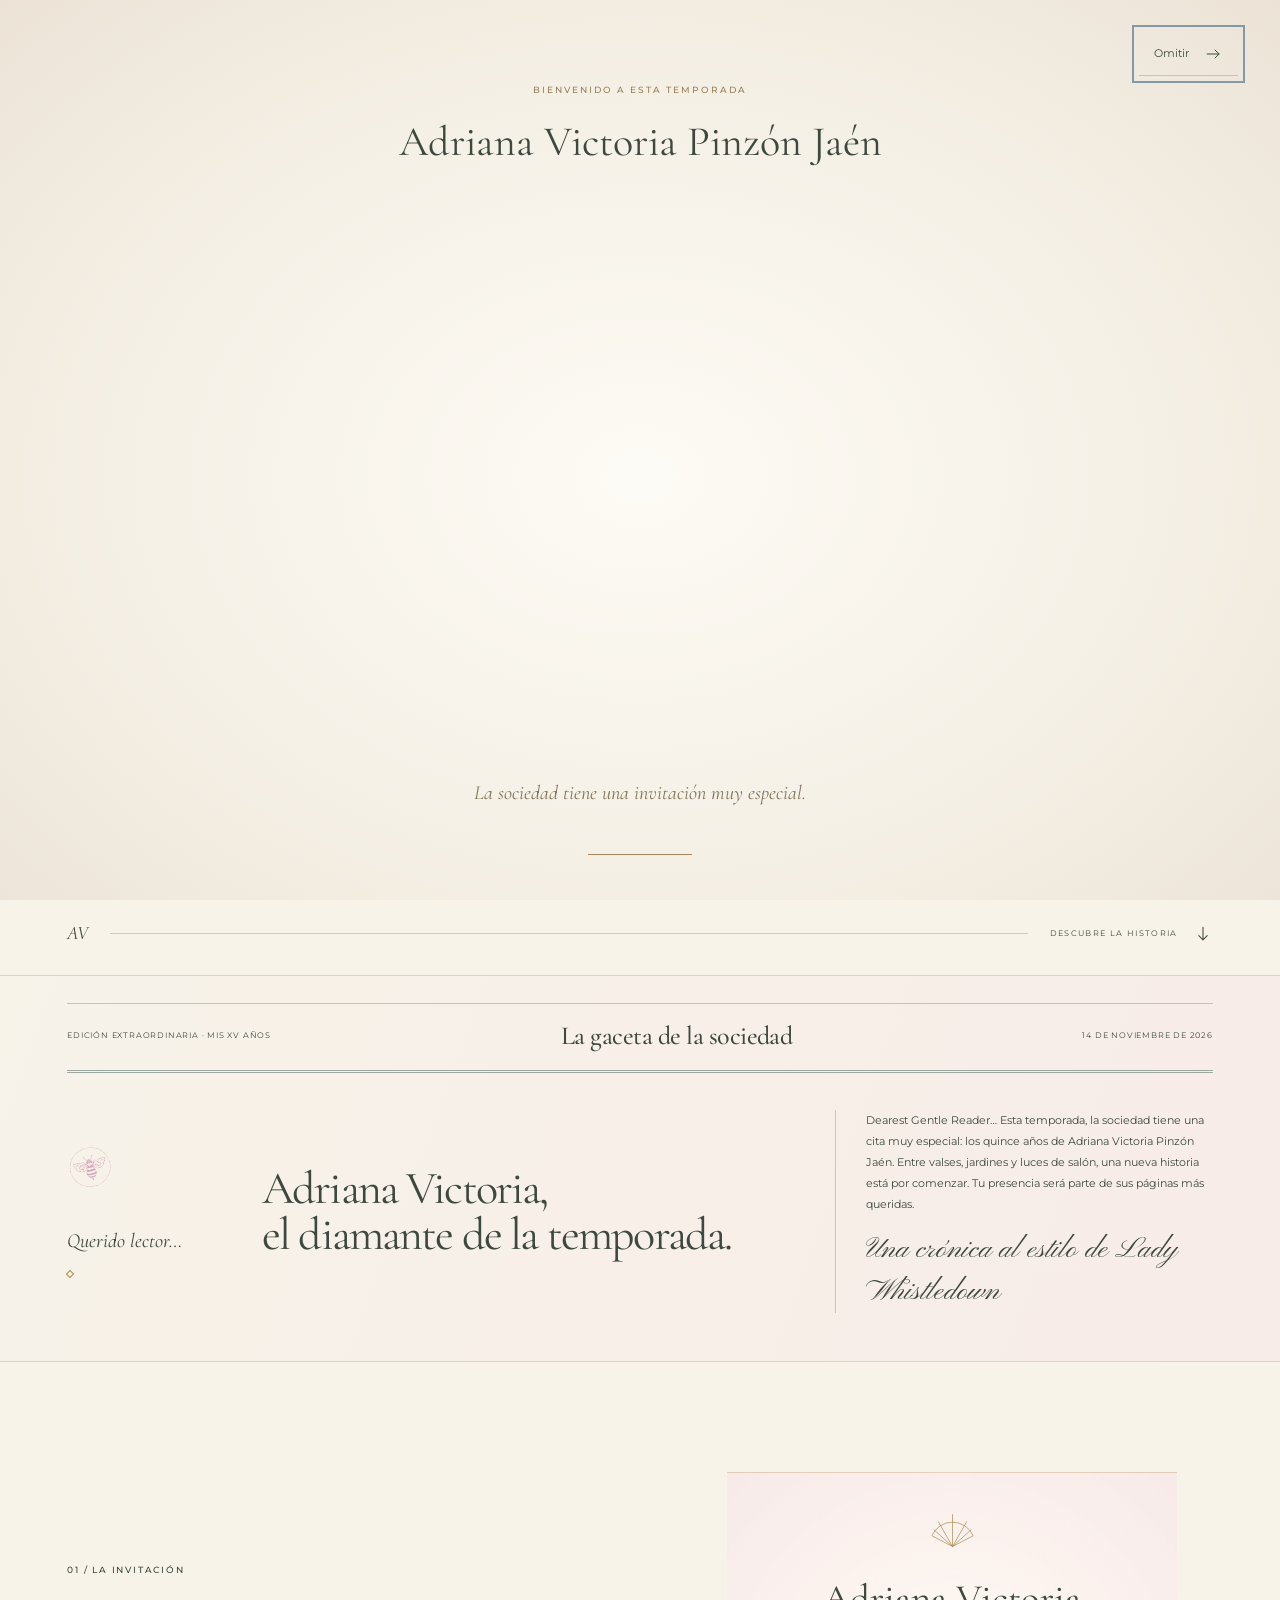
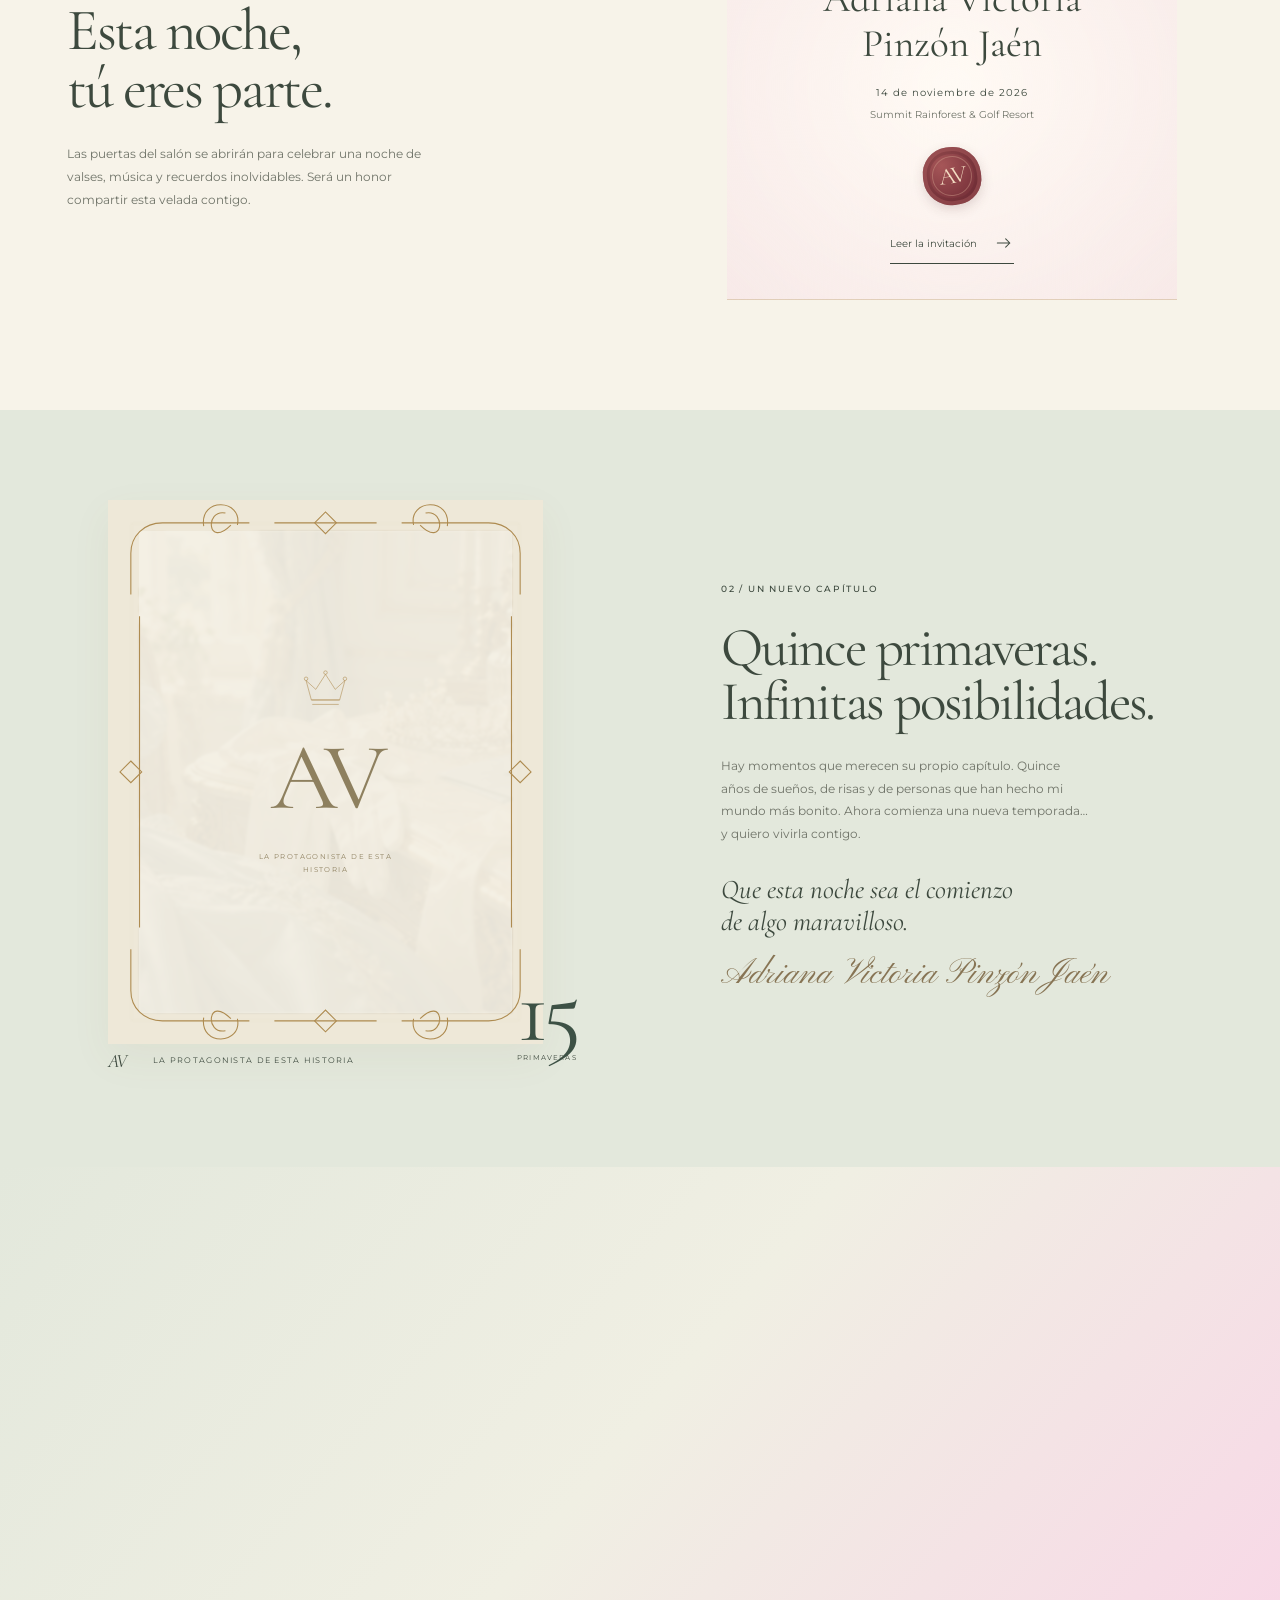
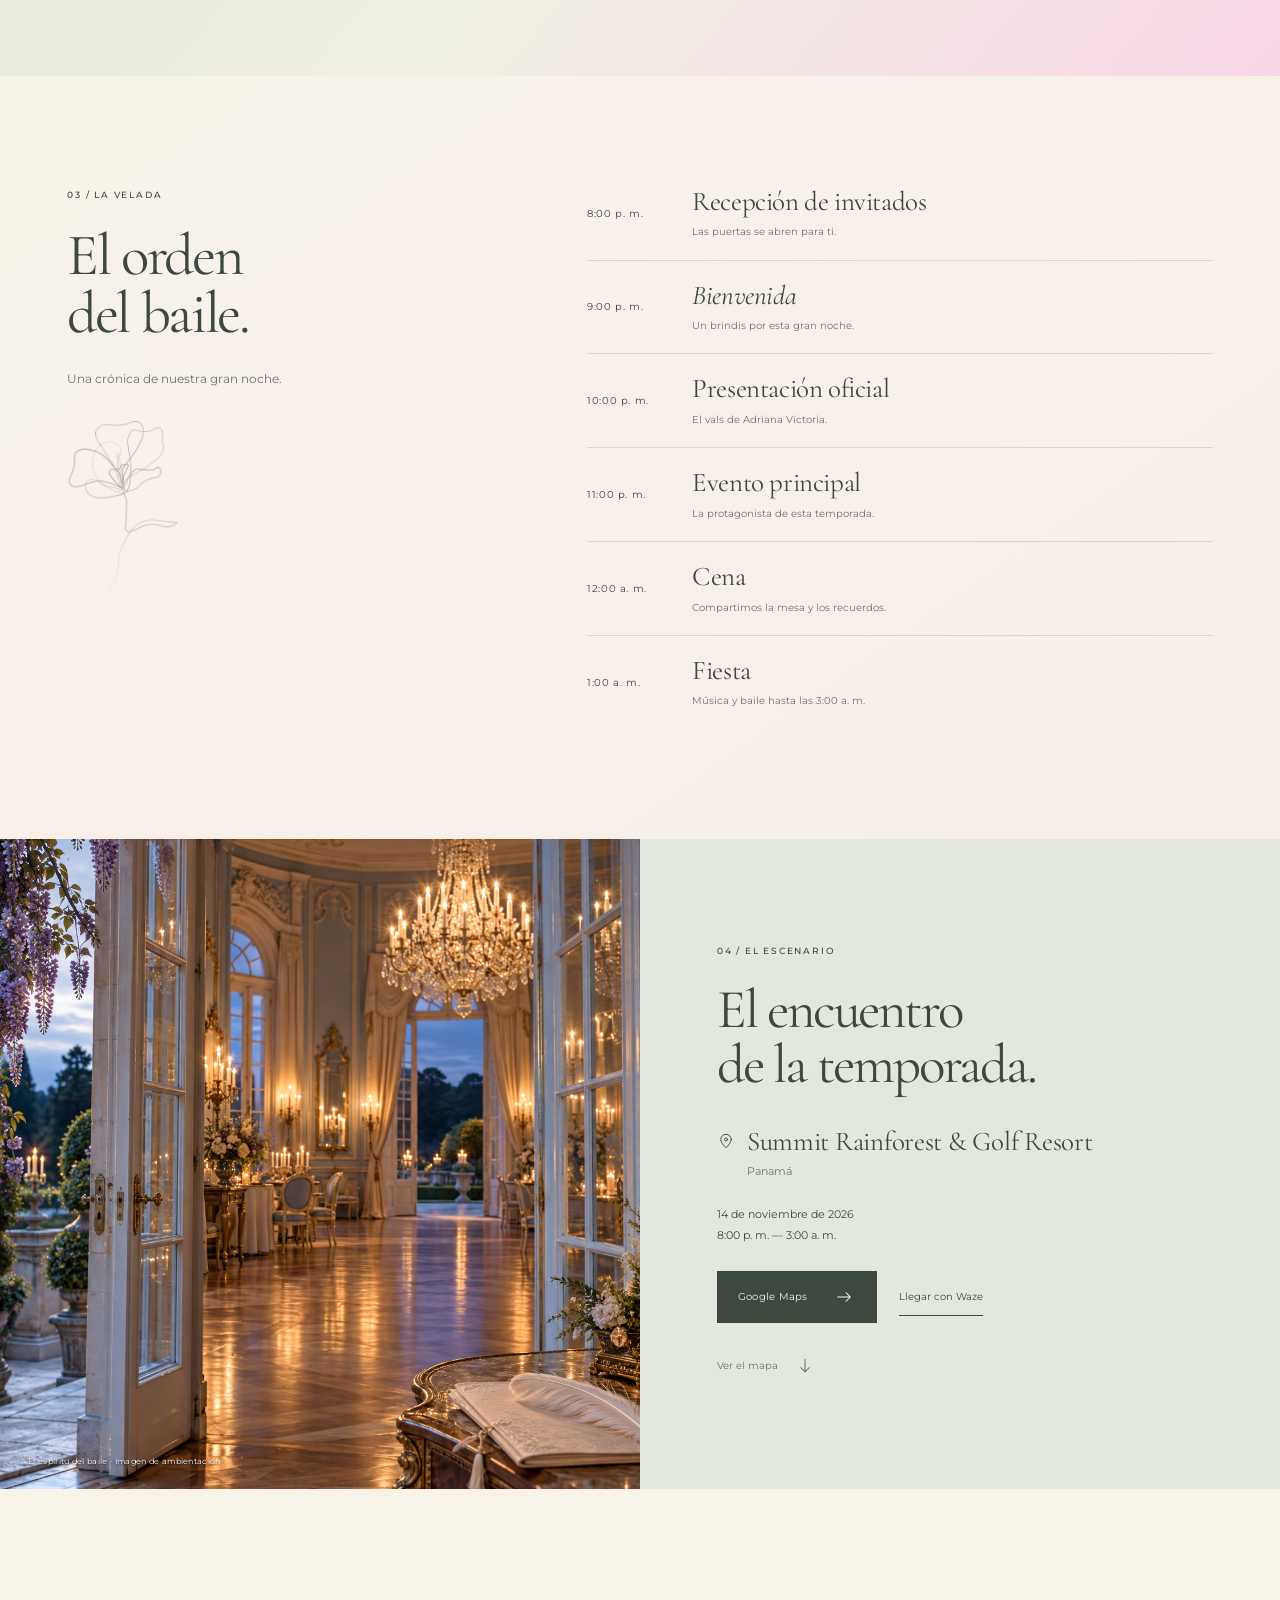
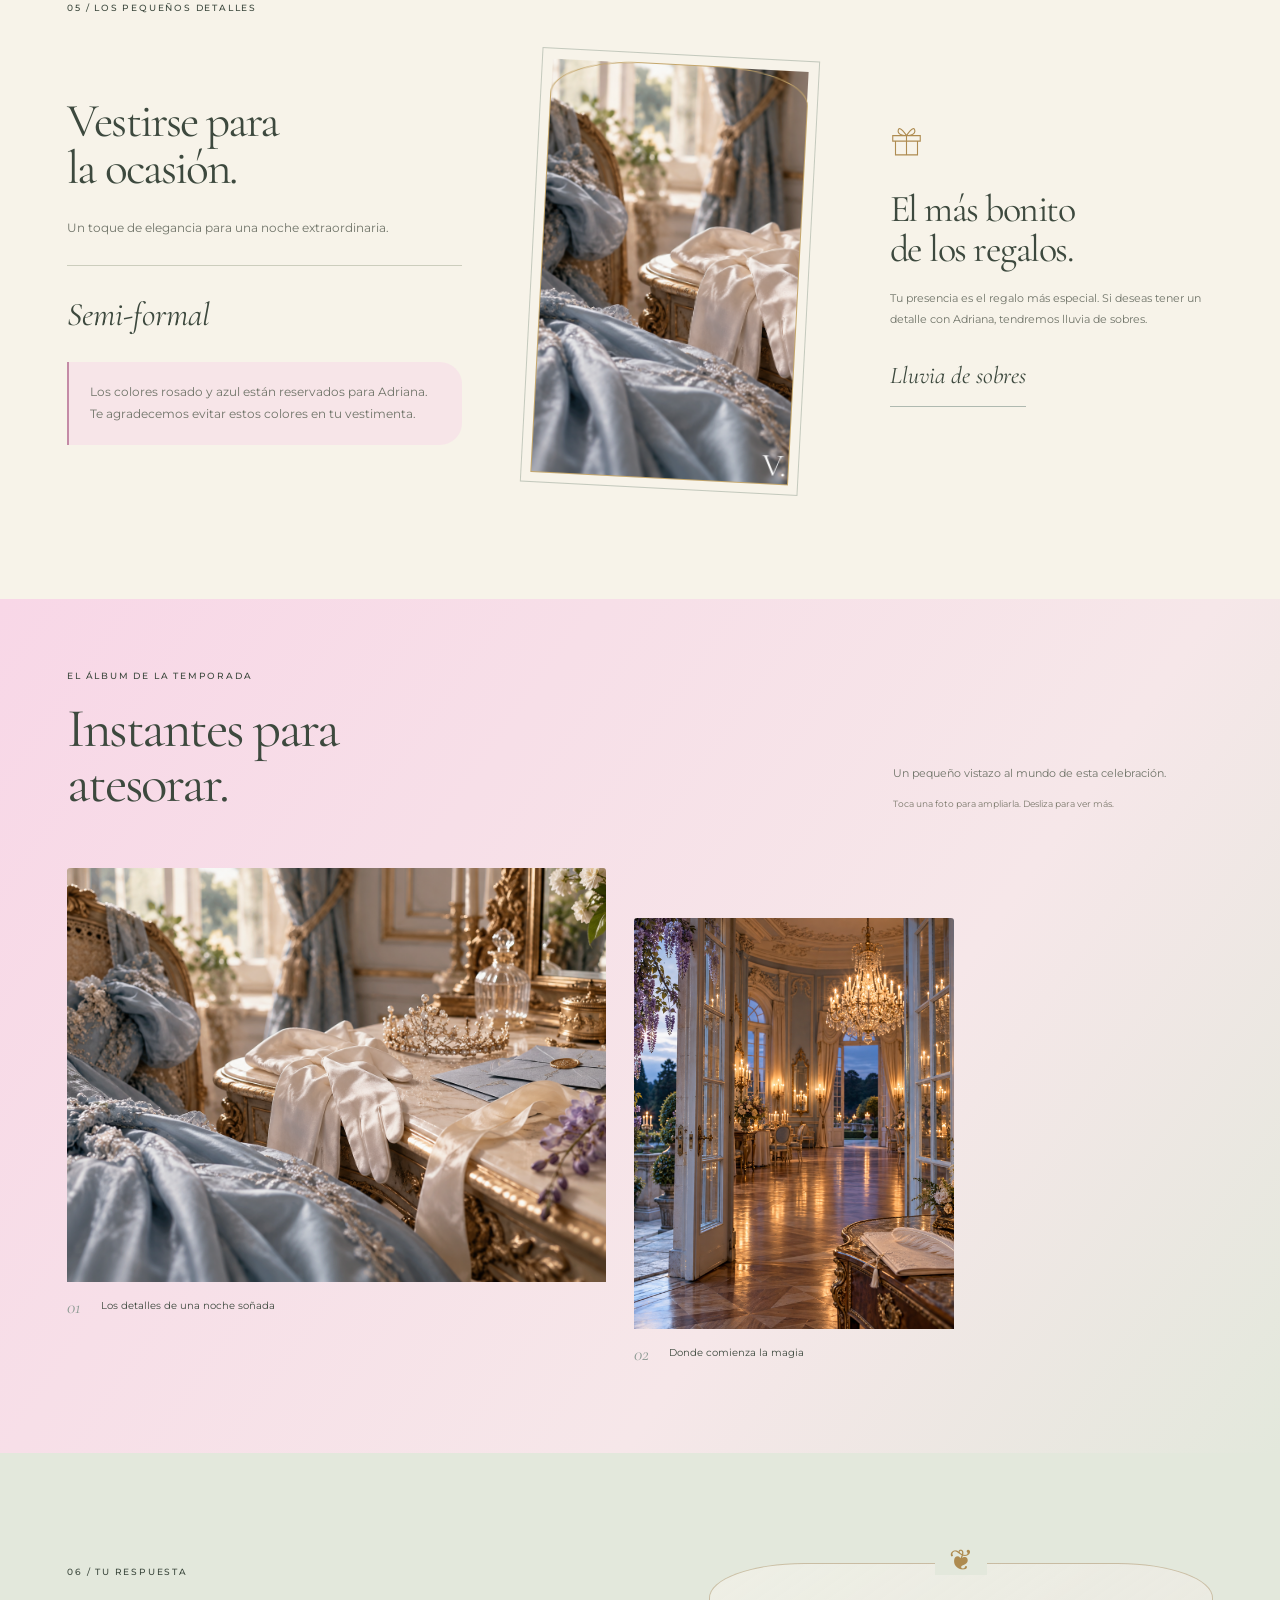
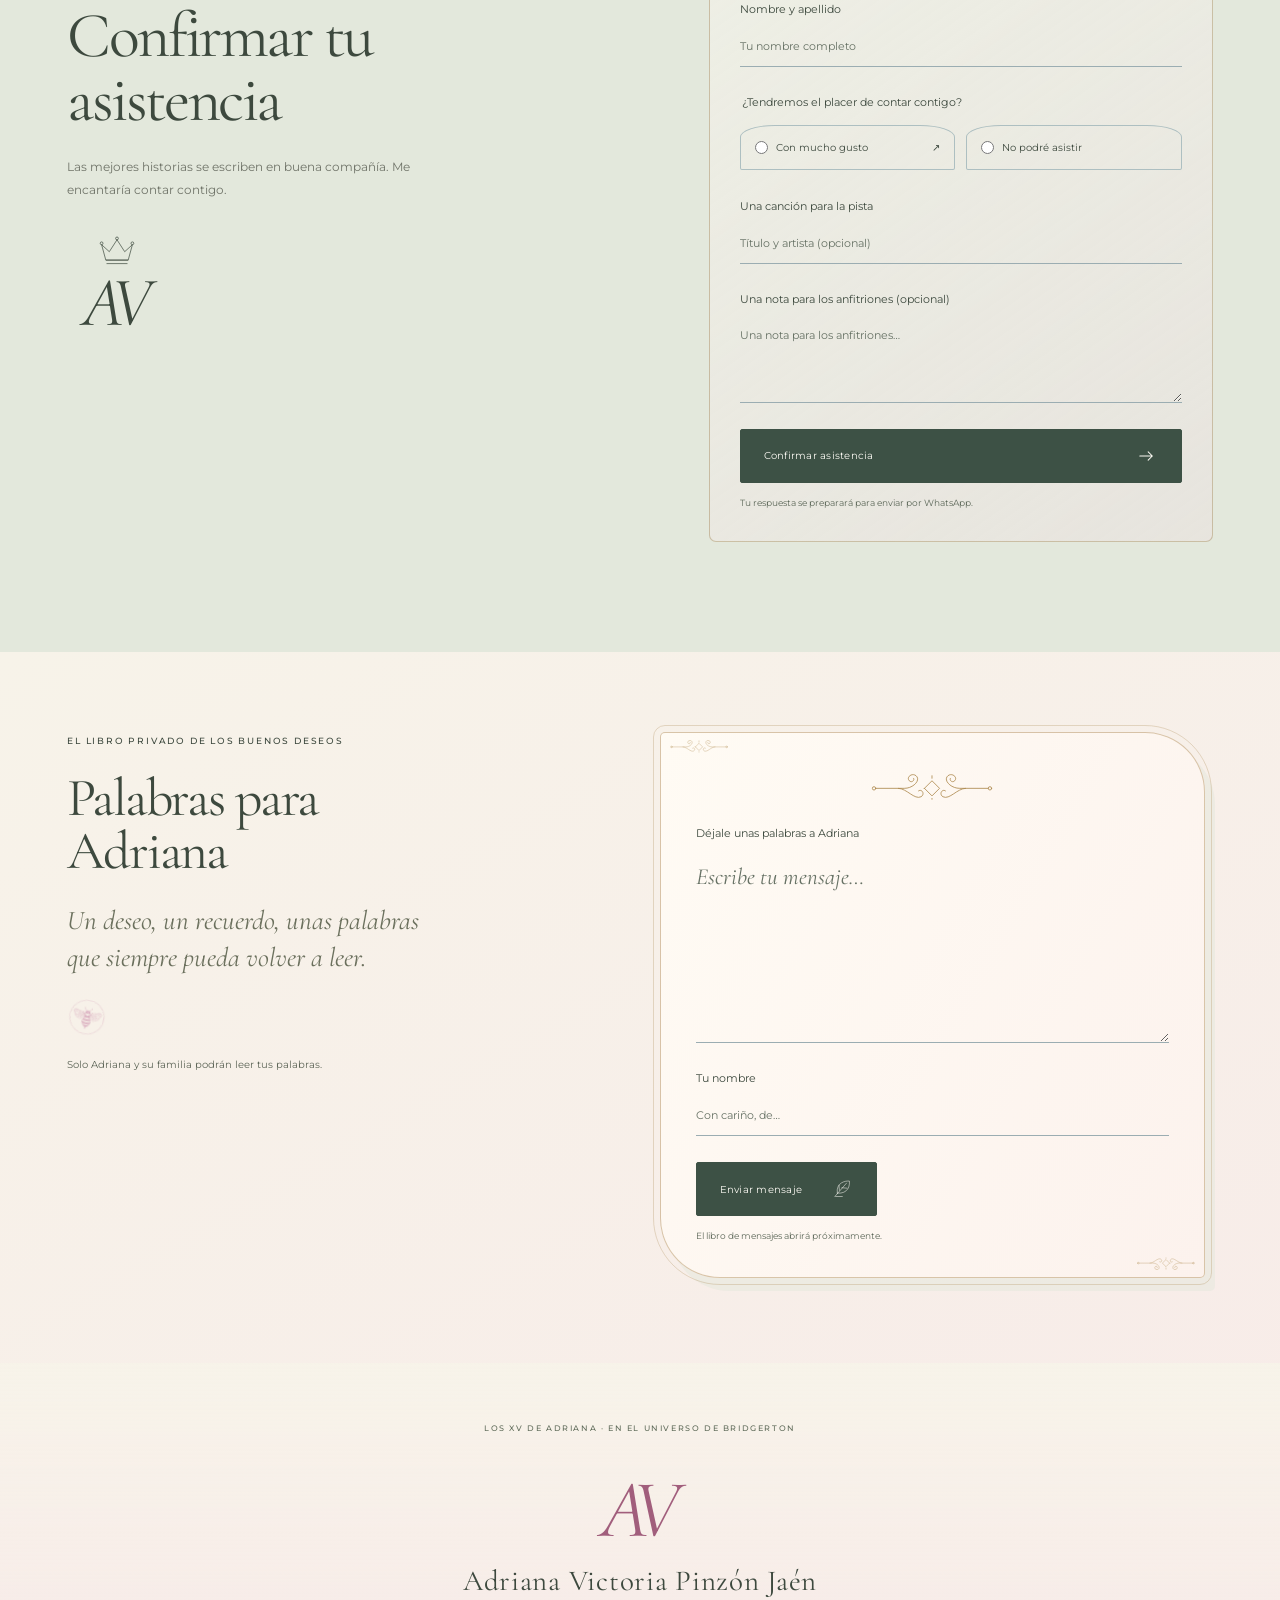
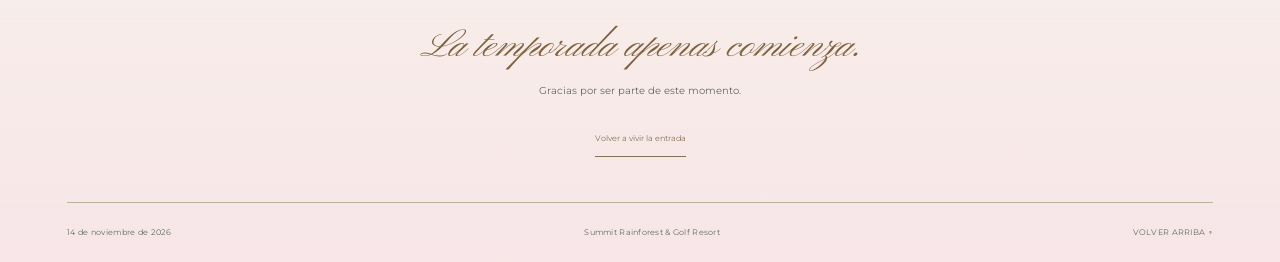
==== commit 6ef947fb: "Update index.html" ====
--- a/index.html
+++ b/index.html
@@ -41,8 +41,6 @@
   
 
 
-
-
 </svg>
   <nav class="navigation" aria-label="Navegación principal">
     <a class="brand" href="#inicio" aria-label="Inicio"><span class="brand-mark" data-monogram>AV</span><span class="brand-copy"><small data-text="marca"></small><b data-value="nombreCelebracion">Adriana Victoria Pinzón Jaén</b></span></a>
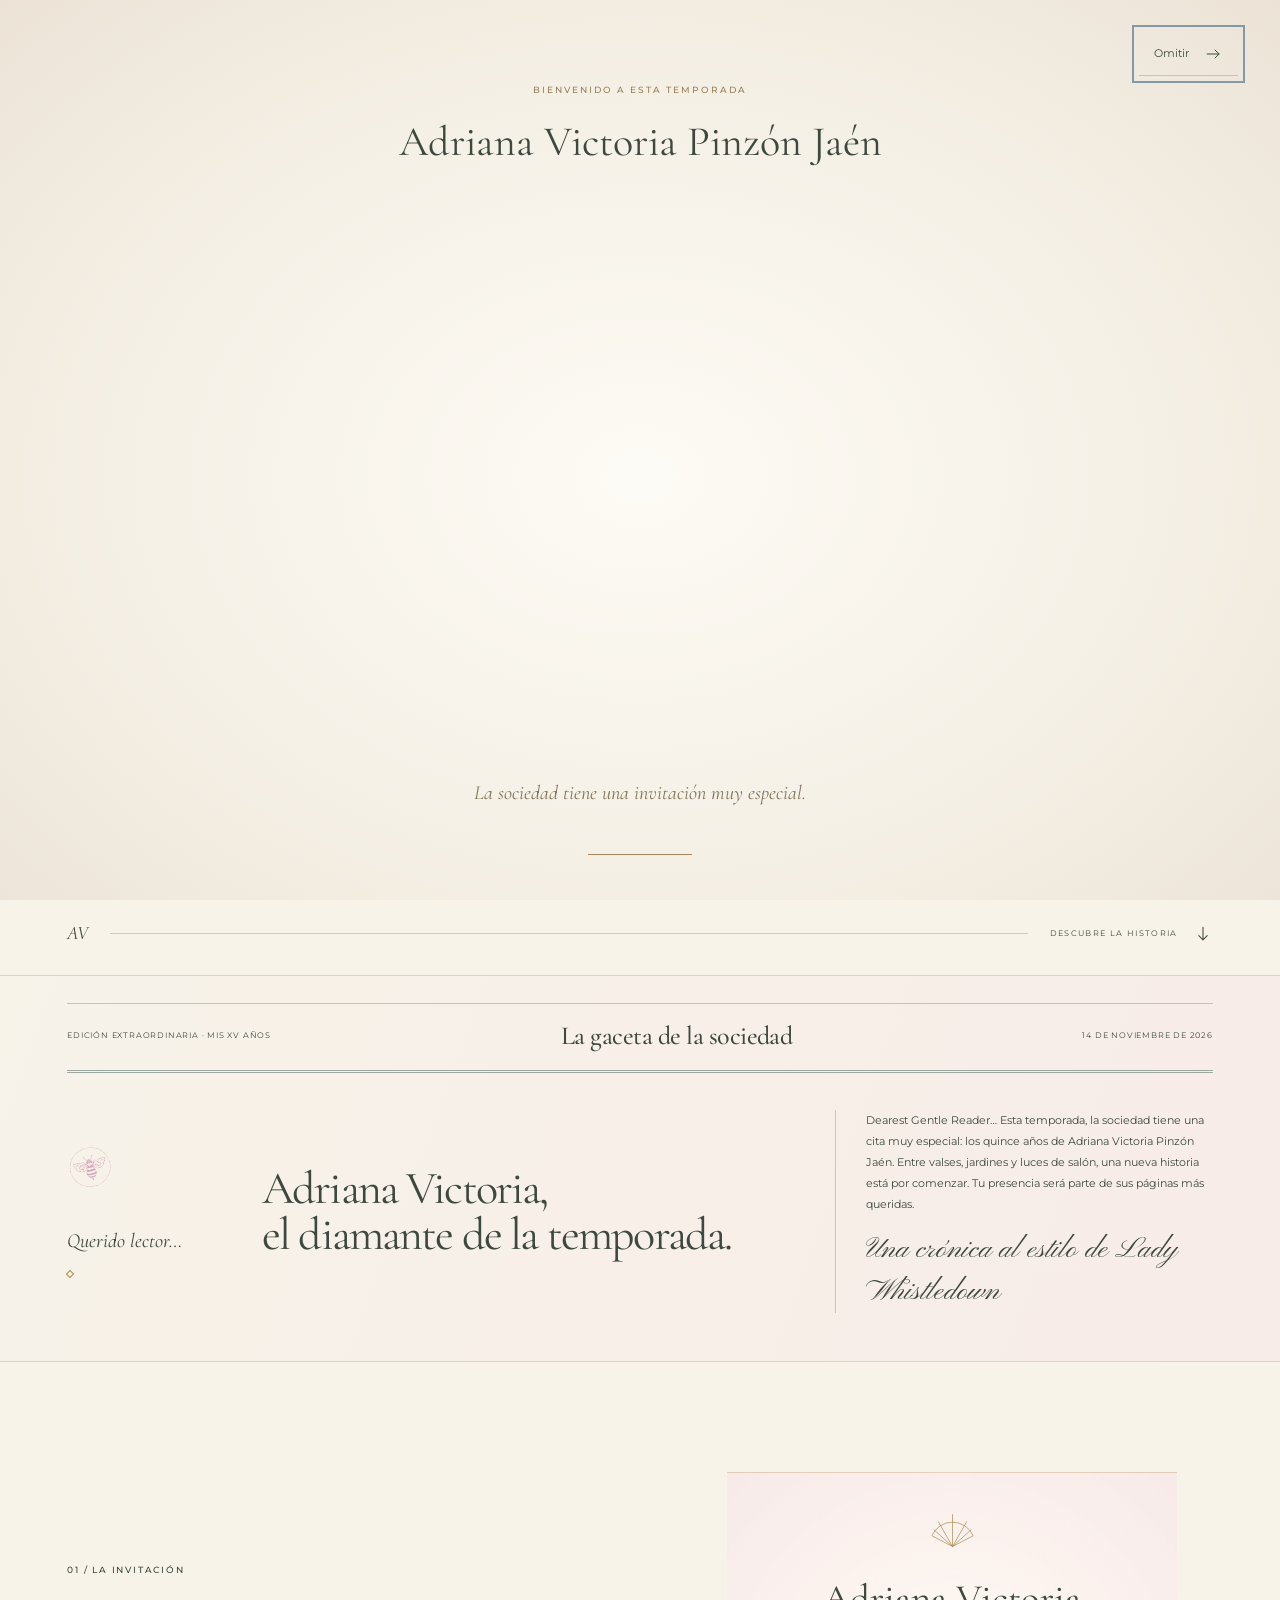
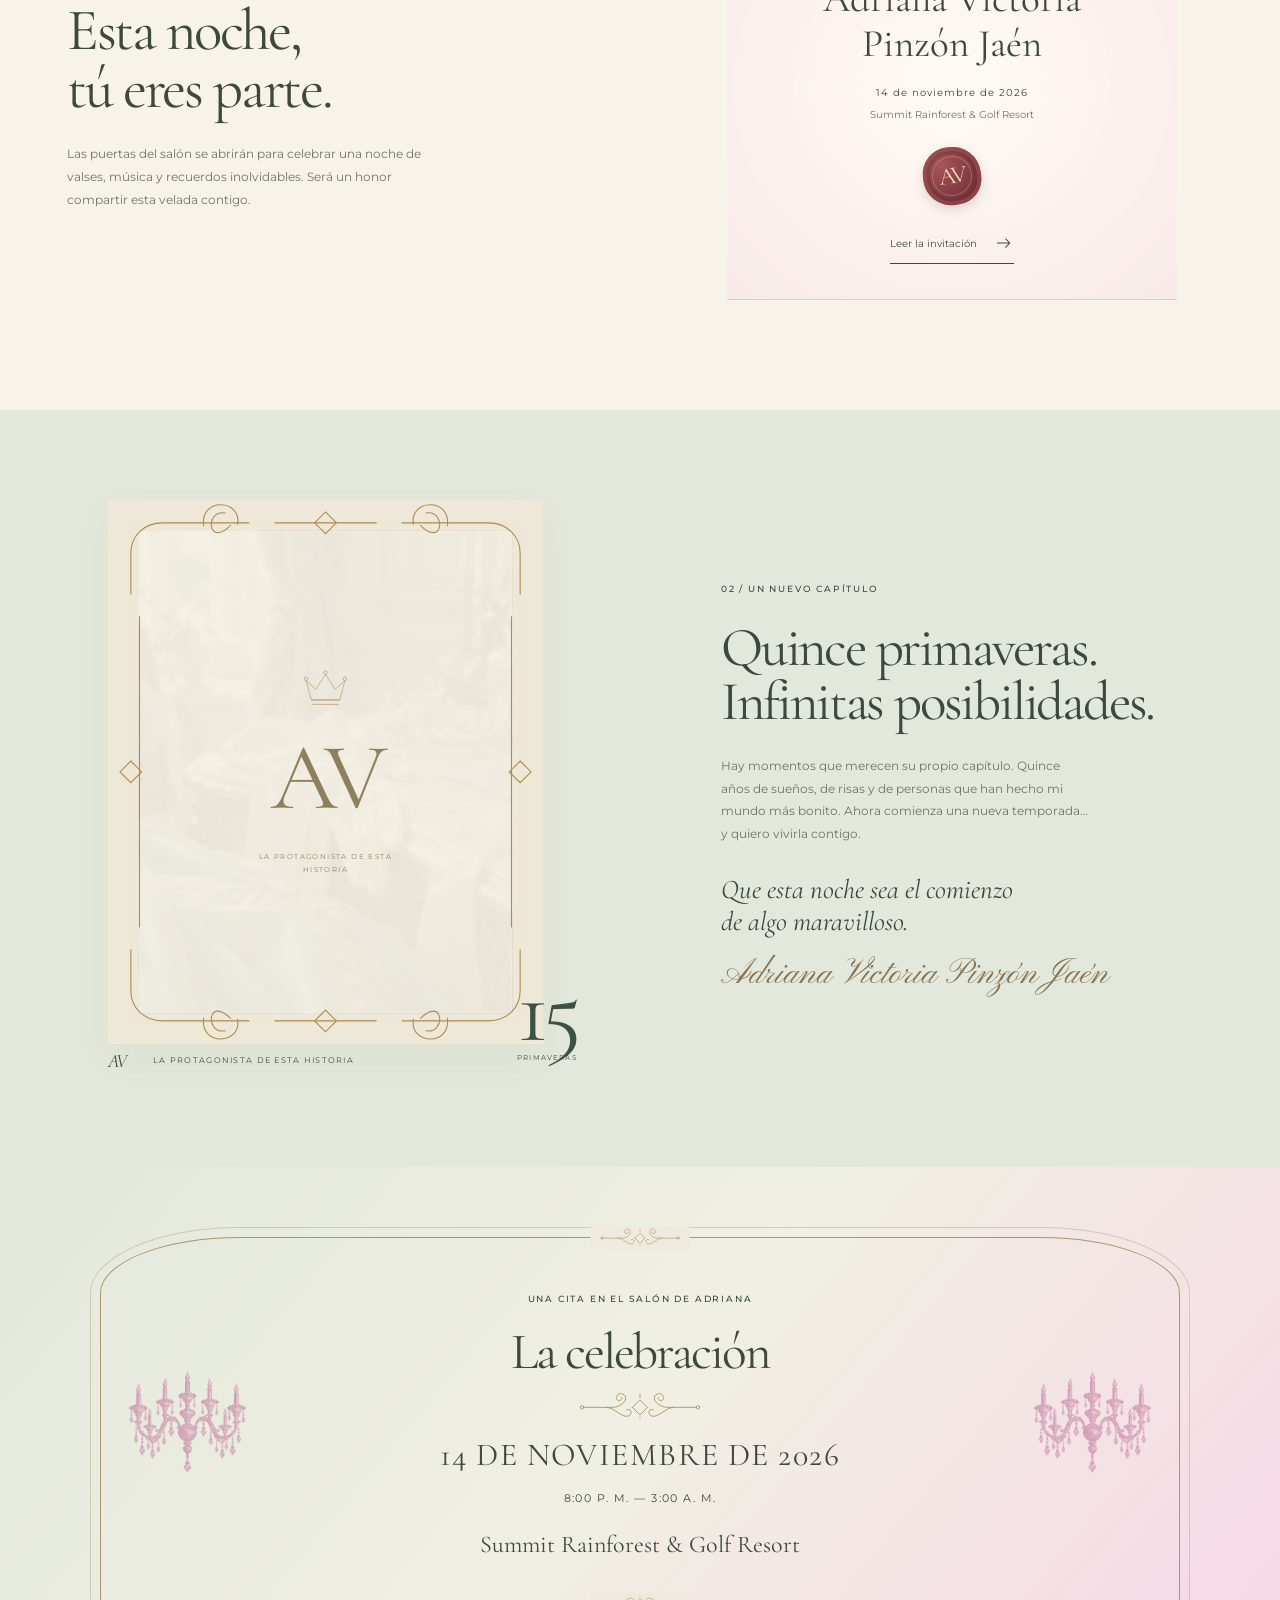
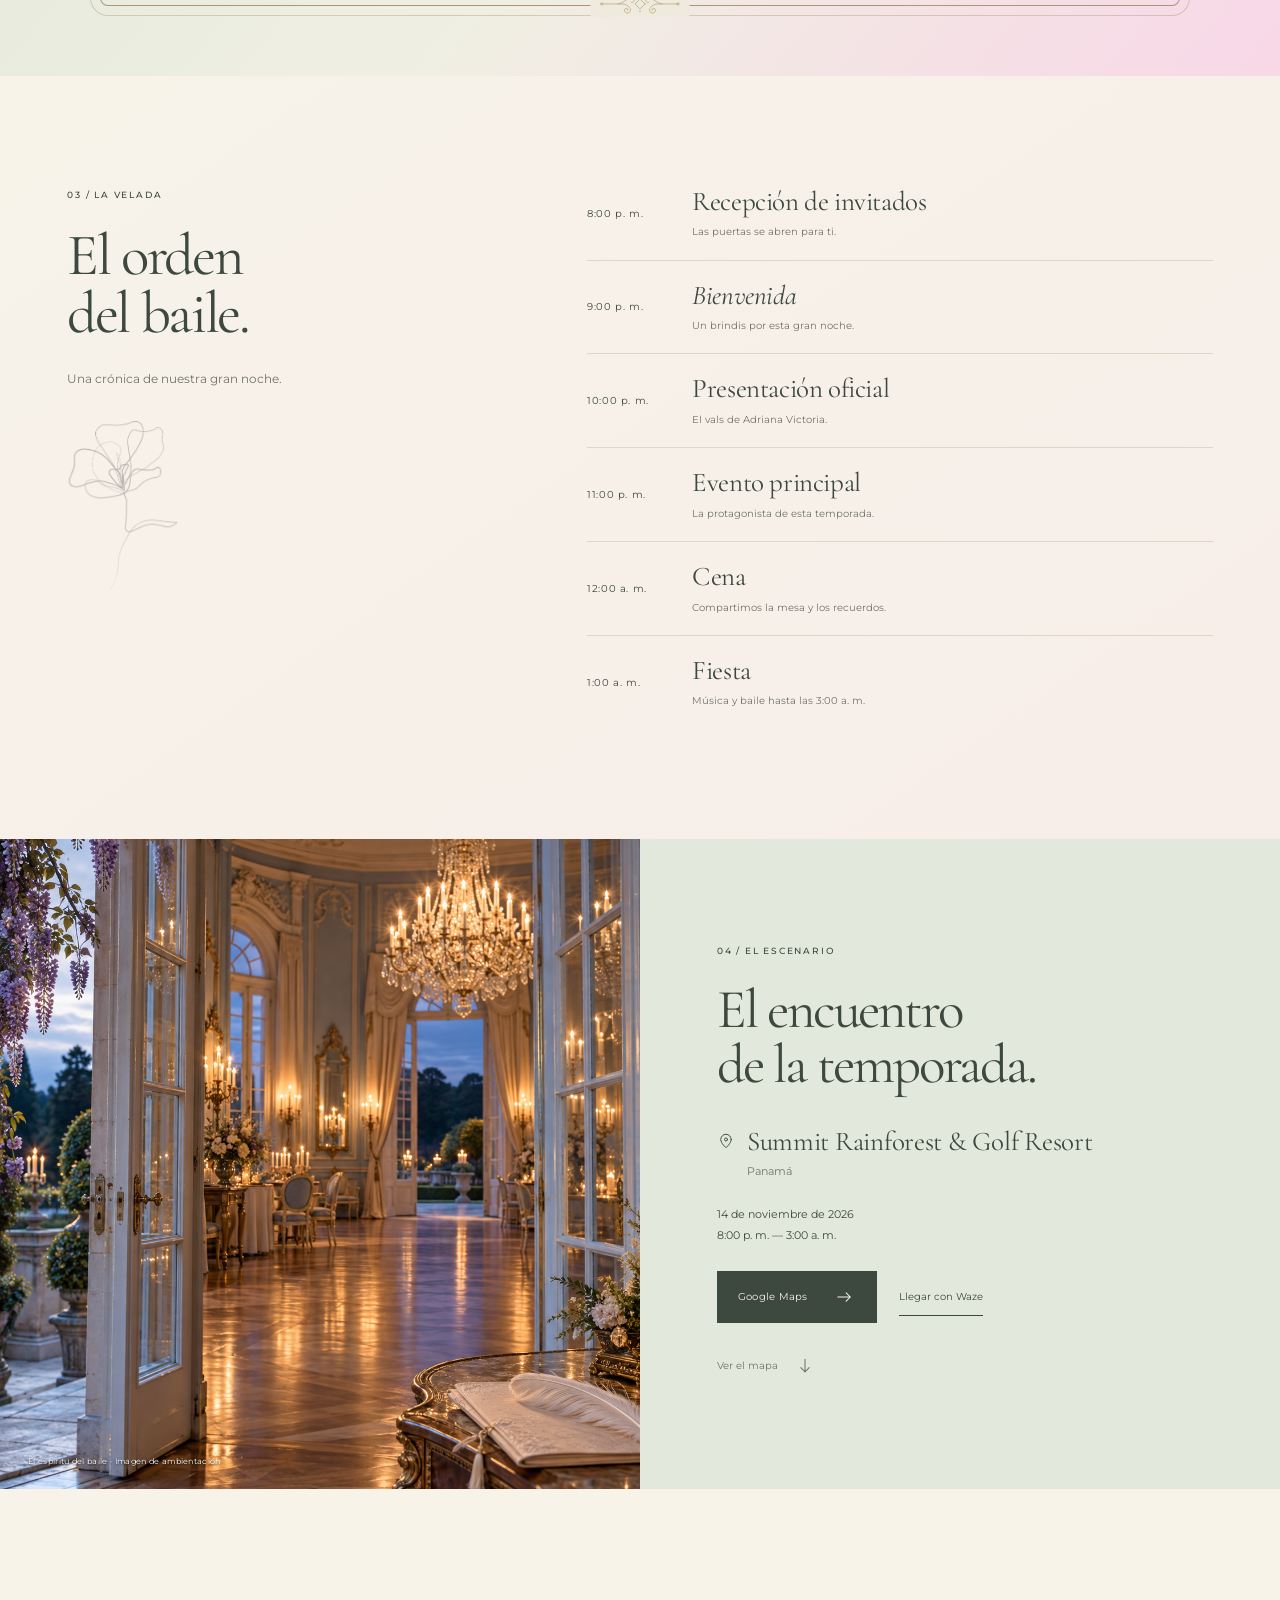
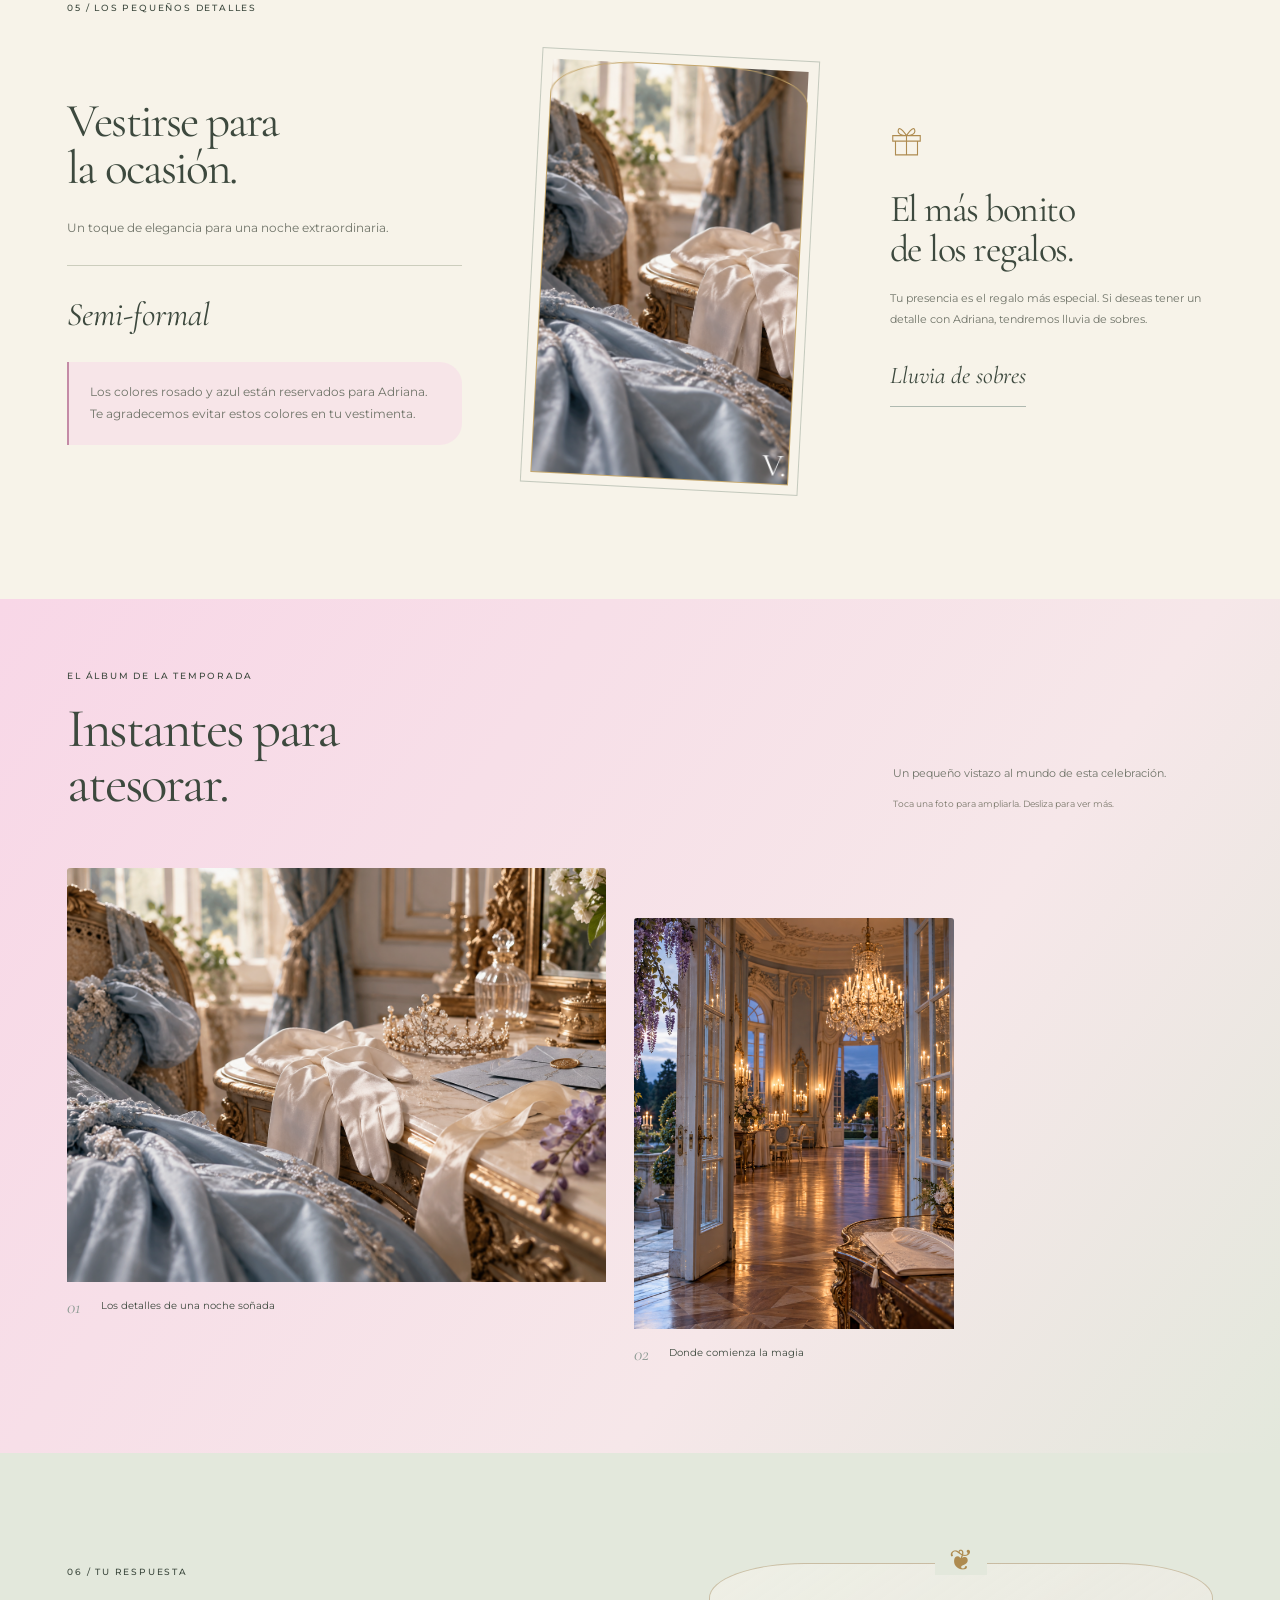
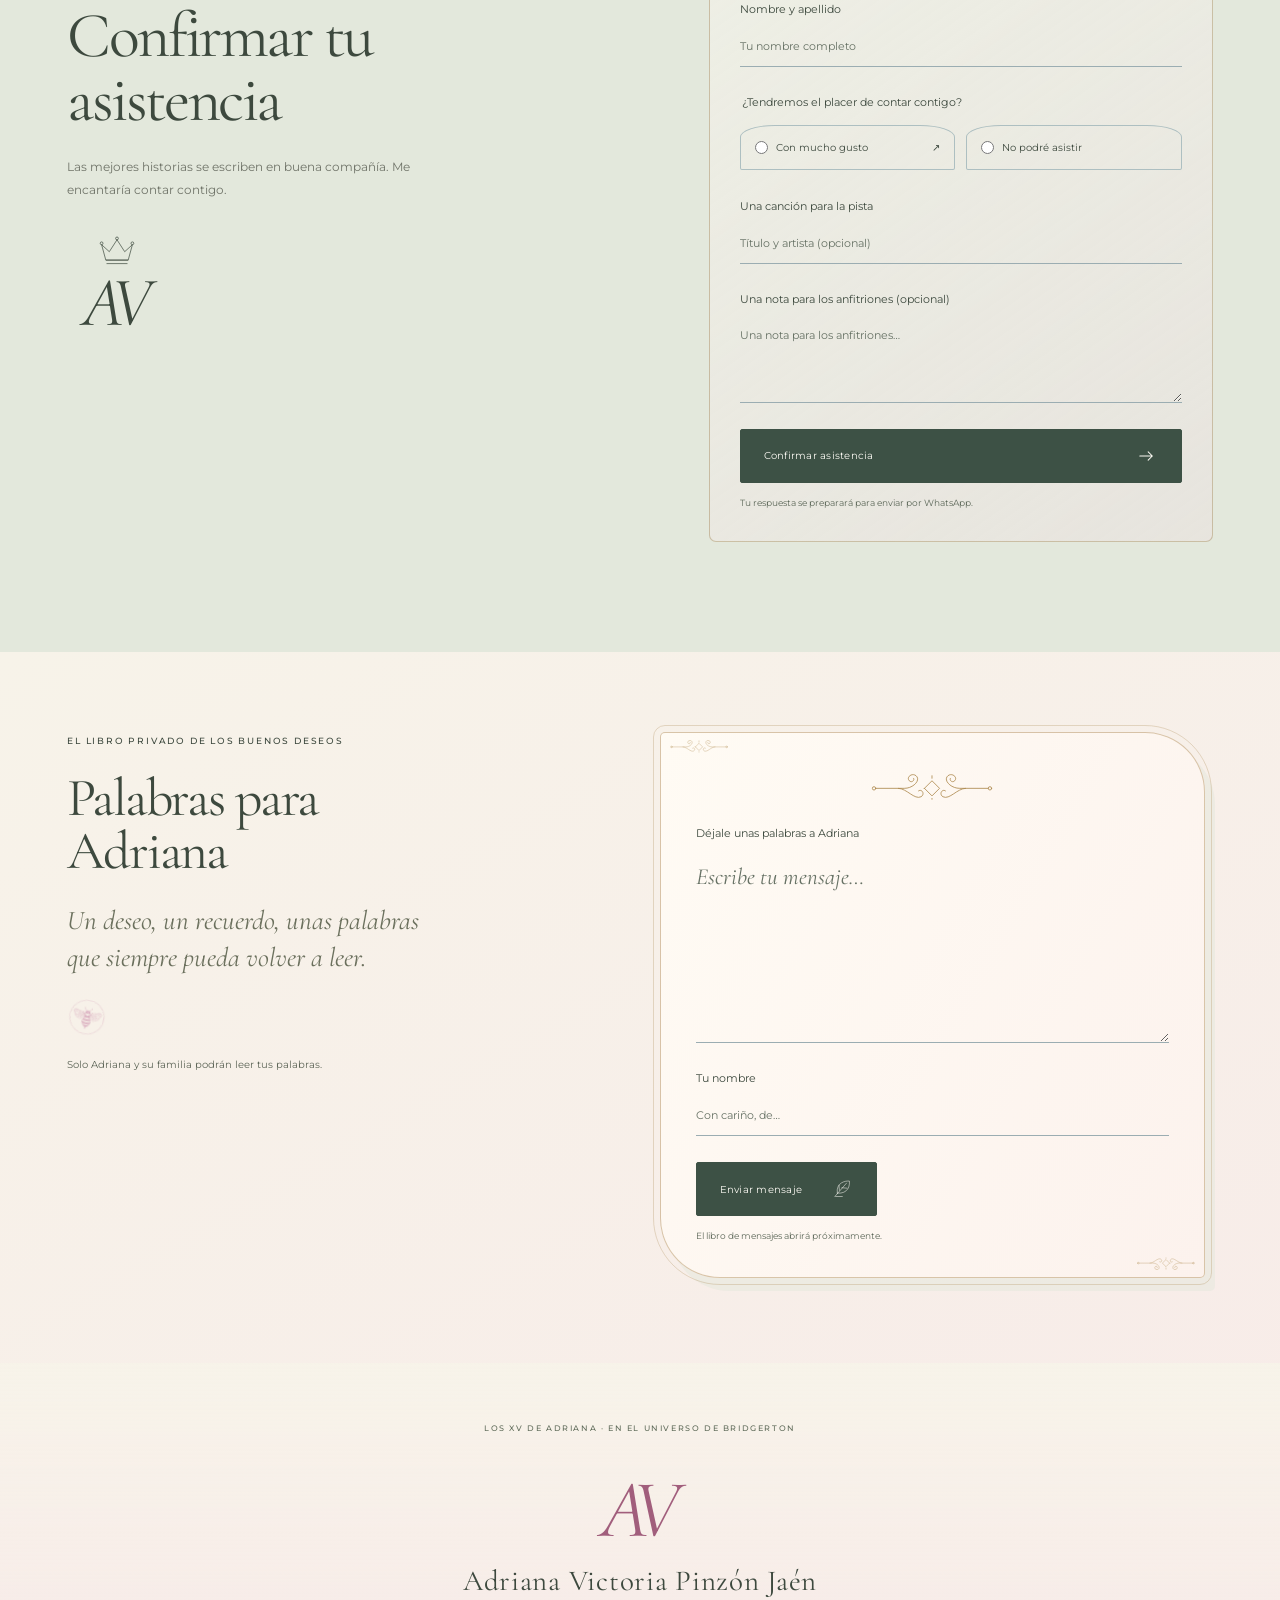
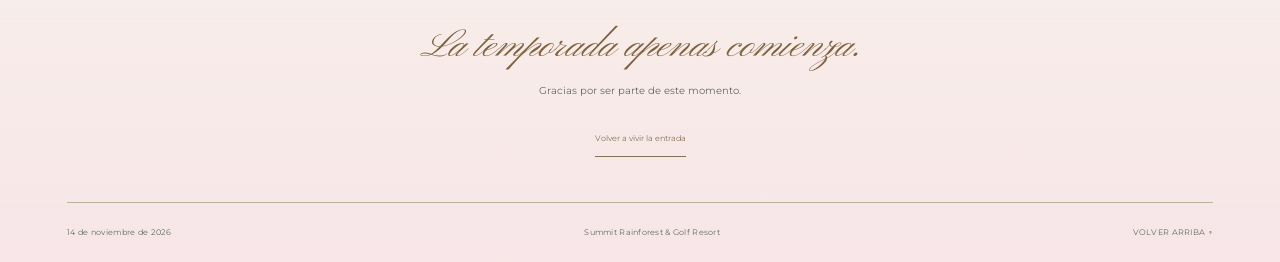
==== commit c95adffd: "audio" ====
--- a/index.html
+++ b/index.html
@@ -71,7 +71,7 @@
     <section class="message-book section-pad" id="palabras" aria-labelledby="messagesTitle"><div class="message-book-heading reveal"><p class="eyebrow" data-text="muroEtiqueta"></p><h2 id="messagesTitle" data-text="muroTitulo"></h2><p class="message-invitation" data-text="muroVacio"></p><img class="bee-detail message-bee" src="assets/decoracion/abeja.png" alt="" loading="lazy" width="1316" height="1195"><p class="message-privacy">Solo Adriana y su familia podrán leer tus palabras.</p></div><div class="private-letter reveal"><div class="letter-ornament" aria-hidden="true">❦</div><form id="privateMessageForm" novalidate><div class="field"><label for="messageText">Déjale unas palabras a Adriana</label><textarea id="messageText" name="mensaje" rows="5" maxlength="2000" placeholder="Escribe tu mensaje…" required aria-describedby="messageTextError"></textarea><p class="field-error" id="messageTextError" hidden>Escribe un mensaje de al menos 2 caracteres.</p></div><div class="field"><label for="messageName">Tu nombre</label><input id="messageName" name="nombre" autocomplete="name" maxlength="120" placeholder="Con cariño, de…" required aria-describedby="messageNameError"><p class="field-error" id="messageNameError" hidden>Escribe tu nombre (al menos 2 caracteres).</p></div><button class="button button-ink" type="submit" id="sendMessage"><span>Enviar mensaje</span><svg class="icon" aria-hidden="true"><use href="#i-quill"/></svg></button><p class="form-note" id="messageAvailability"></p><p class="field-error" id="messageSendError" role="alert" hidden></p></form><div class="message-success" id="messageSuccess" role="status" hidden><div class="message-wax" aria-hidden="true">AV</div><h3>Tus palabras han sido guardadas para Adriana.</h3><p>Gracias por escribir una página de su historia.</p></div></div></section>
   </main>
   <footer class="footer" id="final"><div class="footer-petals" aria-hidden="true"><i></i><i></i><i></i></div><p class="eyebrow" data-text="footerTema"></p><div class="footer-monogram" data-monogram>AV</div><p class="footer-name" data-value="nombreCompleto"></p><p class="footer-farewell" data-text="despedida"></p><p class="footer-thanks" data-text="gracias"></p><button class="replay-entry text-link" type="button" id="replayArrival" data-text="entradaRepetir"></button><div class="footer-bottom"><span data-value="fechaTexto"></span><span data-value="lugar.nombre"></span><a href="#inicio" aria-label="Volver al inicio" data-text="volverArriba"></a></div></footer>
-  <button class="music-toggle" id="musicToggle" aria-label="Escuchar la velada" aria-pressed="false"><svg class="icon"><use href="#i-music"/></svg><span data-text="musica"></span><i></i></button><audio id="eventAudio" loop preload="none"></audio><div id="youtubeAudio" class="youtube-player" hidden></div>
+  <button class="music-toggle" id="musicToggle" aria-label="Escuchar la velada" aria-pressed="false"><svg class="icon"><use href="#i-music"/></svg><span data-text="musica"></span><i></i></button><audio id="eventAudio" src="Audio.mp3" loop preload="auto"></audio><div id="youtubeAudio" class="youtube-player" hidden></div>
   <div class="toast" id="toast" role="status" aria-live="polite"></div>
   <dialog class="letter-dialog" id="letterDialog" aria-labelledby="letterTitle"><button class="dialog-close" id="closeLetter" aria-label="Cerrar la carta"><svg class="icon"><use href="#i-close"/></svg></button><div class="letter-paper"><svg class="letter-petals petal-emblem" aria-hidden="true"><use href="#i-petals"/></svg><p class="eyebrow" data-text="cartaSello"></p><h2 id="letterTitle" data-value="nombreCompleto"></h2><div class="letter-text" id="letterText"></div><p class="letter-date"><span data-value="fechaTexto"></span><br><span data-value="horaTexto"></span></p><p class="letter-signoff" data-text="cartaFirma"></p><p class="letter-signature" data-value="nombre"></p><button class="text-link" id="letterRsvp"><span data-text="navRsvp"></span><svg class="icon"><use href="#i-arrow"/></svg></button></div></dialog>
   <dialog class="lightbox" id="lightbox" aria-label="Fotografía ampliada"><button class="dialog-close" id="closeLightbox" aria-label="Cerrar fotografía"><svg class="icon"><use href="#i-close"/></svg></button><button class="lightbox-prev" id="lightboxPrev" aria-label="Foto anterior">←</button><figure><img id="lightboxImage" alt=""><figcaption id="lightboxCaption"></figcaption></figure><button class="lightbox-next" id="lightboxNext" aria-label="Foto siguiente">→</button></dialog>
